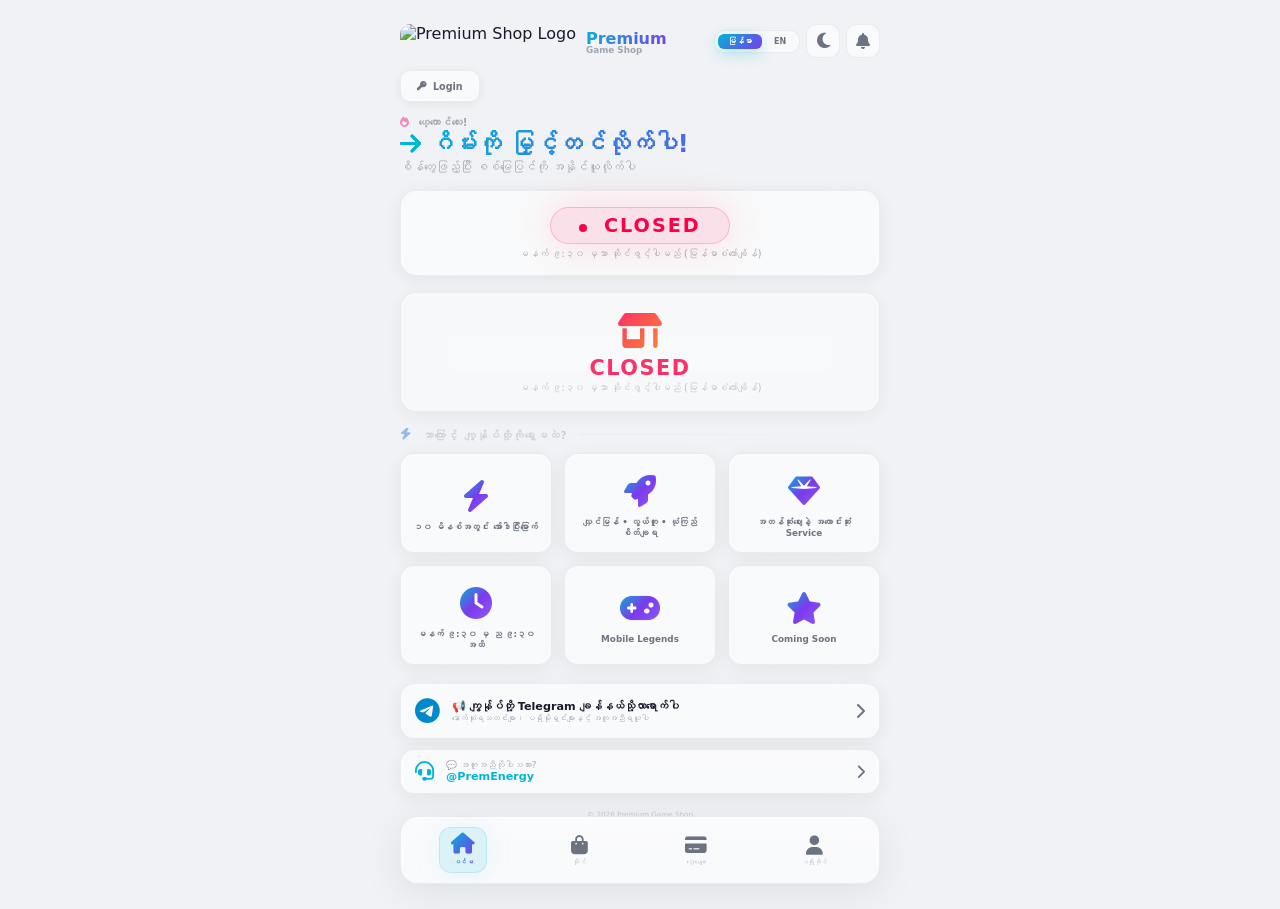
==== index.html @ e250d6c9 "Update index.html" ====
<!DOCTYPE html>
<html lang="my">
<head>
    <meta charset="UTF-8">
    <meta name="viewport" content="width=device-width, initial-scale=1.0, maximum-scale=1.0, user-scalable=no">
    <title>⚡ Premium Shop</title>
    <link rel="stylesheet" href="https://cdnjs.cloudflare.com/ajax/libs/font-awesome/6.5.0/css/all.min.css">
    <style>
        *{margin:0;padding:0;box-sizing:border-box;font-family:'Segoe UI',system-ui,sans-serif}
        
        :root {
            --bg-primary: #f0f2f5;
            --bg-secondary: #ffffff;
            --bg-card: rgba(255,255,255,0.6);
            --bg-input: rgba(255,255,255,0.7);
            --text-primary: #1a1a2e;
            --text-secondary: #6b7280;
            --border-color: rgba(0,0,0,0.06);
            --shadow: rgba(0,0,0,0.06);
            --shadow-hover: rgba(0,0,0,0.1);
            --cyan: #00b4d8;
            --cyan-glow: rgba(0,180,216,0.2);
            --purple: #7c3aed;
            --violet: #8b5cf6;
            --pink: #ec4899;
            --gold: #f5a623;
            --gold-glow: rgba(245,166,35,0.25);
            --orange: #ff6a00;
            --red: #ff0044;
            --green: #00c853;
            --green-glow: rgba(0,200,83,0.2);
        }

        .night-mode {
            --bg-primary: #0d0d1a;
            --bg-secondary: #1a1a2e;
            --bg-card: rgba(30,30,60,0.5);
            --bg-input: rgba(40,40,80,0.5);
            --text-primary: #e8eaf0;
            --text-secondary: #a8a8c8;
            --border-color: rgba(255,255,255,0.06);
            --shadow: rgba(0,0,0,0.3);
            --shadow-hover: rgba(0,0,0,0.4);
            --gold: #ffd700;
            --gold-glow: rgba(255,215,0,0.2);
        }

        body {
            background: var(--bg-primary);
            color: var(--text-primary);
            min-height: 100vh;
            padding: 16px;
            padding-bottom: 90px;
            transition: all 0.4s ease;
        }

        .container{max-width:480px;margin:0 auto}

        .header{display:flex;justify-content:space-between;align-items:flex-start;padding:8px 0 14px;flex-wrap:wrap;gap:6px}
        .header .left{display:flex;flex-direction:column;gap:8px}
        .header .left .logo-wrap{display:flex;align-items:center;gap:10px}
        .header .left .logo-wrap img{height:38px;width:auto;border-radius:10px}
        .header .left .logo-wrap .text-group{display:flex;flex-direction:column;line-height:1.1}
        .header .left .logo-wrap .text-group .premium{
            font-size:1rem;
            font-weight:800;
            background:linear-gradient(135deg, var(--cyan), var(--purple), var(--violet), var(--pink));
            -webkit-background-clip:text;
            -webkit-text-fill-color:transparent;
            background-size:300% 300%;
            animation:colorShift 2s ease-in-out infinite
        }
        @keyframes colorShift {
            0%{background-position:0% 50%}
            50%{background-position:100% 50%}
            100%{background-position:0% 50%}
        }
        .header .left .logo-wrap .text-group .shop{font-size:0.55rem;font-weight:600;color:var(--text-secondary);opacity:0.6;margin-top:-2px}
        
        .header .left .auth-btn{
            background:var(--bg-card);
            border:1px solid var(--border-color);
            color:var(--text-secondary);
            padding:6px 16px;
            border-radius:10px;
            font-size:0.6rem;
            font-weight:600;
            cursor:pointer;
            display:inline-flex;
            align-items:center;
            gap:6px;
            height:32px;
            width:fit-content;
            box-shadow:0 2px 10px var(--shadow);
            transition:all 0.3s cubic-bezier(0.34, 1.56, 0.64, 1);
            backdrop-filter:blur(20px);
        }
        .header .left .auth-btn:active{transform:scale(0.92)!important}
        .header .left .auth-btn:hover{border-color:var(--cyan);color:var(--cyan)}
        .header .left .auth-btn.logged-in{
            background:linear-gradient(135deg,var(--cyan),var(--purple),var(--violet));
            color:#fff;
            border-color:var(--cyan);
            box-shadow:0 4px 20px var(--cyan-glow)
        }
        .header .left .auth-btn.logged-in:active{transform:scale(0.92)!important}
        /* Profile Avatar */
        .header .left .auth-btn .avatar{
            width:22px;
            height:22px;
            border-radius:50%;
            display:inline-flex;
            align-items:center;
            justify-content:center;
            font-size:0.6rem;
            font-weight:700;
            color:#fff;
            background:linear-gradient(135deg,var(--cyan),var(--purple));
            flex-shrink:0;
            text-transform:uppercase
        }
        
        .header .right .top{display:flex;gap:6px;align-items:center}
        .header .right .top .lang-switcher{
            display:flex;
            gap:2px;
            background:var(--bg-card);
            padding:3px;
            border-radius:10px;
            border:1px solid var(--border-color);
            backdrop-filter:blur(20px)
        }
        .header .right .top .lang-switcher .lang-btn{
            background:transparent;
            border:none;
            color:var(--text-secondary);
            padding:3px 10px;
            border-radius:6px;
            font-size:0.5rem;
            font-weight:700;
            cursor:pointer;
            text-transform:uppercase;
            transition:all 0.3s cubic-bezier(0.34, 1.56, 0.64, 1)
        }
        .header .right .top .lang-switcher .lang-btn:active{transform:scale(0.92)!important}
        .header .right .top .lang-switcher .lang-btn.active{
            background:linear-gradient(135deg,var(--cyan),var(--purple));
            color:#fff;
            box-shadow:0 4px 15px rgba(0,180,216,0.3)
        }
        .header .right .top .night-toggle{
            background:var(--bg-card);
            border:1px solid var(--border-color);
            border-radius:10px;
            width:34px;
            height:34px;
            display:flex;
            align-items:center;
            justify-content:center;
            cursor:pointer;
            font-size:1.1rem;
            color:var(--text-secondary);
            backdrop-filter:blur(20px);
            transition:all 0.3s cubic-bezier(0.34, 1.56, 0.64, 1)
        }
        .header .right .top .night-toggle:active{transform:scale(0.92)!important}
        .night-mode .header .right .top .night-toggle .fa-sun{color:#ffd700}
        .header .right .top .noti-btn{
            background:var(--bg-card);
            border:1px solid var(--border-color);
            border-radius:10px;
            width:34px;
            height:34px;
            display:flex;
            align-items:center;
            justify-content:center;
            cursor:pointer;
            font-size:1rem;
            color:var(--text-secondary);
            position:relative;
            text-decoration:none;
            backdrop-filter:blur(20px);
            transition:all 0.3s cubic-bezier(0.34, 1.56, 0.64, 1)
        }
        .header .right .top .noti-btn:active{transform:scale(0.92)!important}
        .header .right .top .noti-btn .badge{
            position:absolute;
            top:-4px;
            right:-4px;
            background:var(--red);
            color:#fff;
            font-size:0.4rem;
            font-weight:700;
            padding:1px 6px;
            border-radius:50%;
            display:none
        }

        .welcome{margin-bottom:16px;animation:slideUp 0.6s ease}
        .welcome .greeting{font-size:0.65rem;color:var(--text-secondary);font-weight:600;letter-spacing:1px;text-transform:uppercase;opacity:0.6}
        .welcome .greeting i{color:var(--pink);margin-right:4px}
        .welcome h2{
            font-size:1.5rem;
            margin-top:2px;
            font-weight:800;
            background:linear-gradient(135deg,var(--cyan),var(--purple),var(--violet),var(--pink));
            -webkit-background-clip:text;
            -webkit-text-fill-color:transparent;
            background-size:300% 300%;
            animation:gradientMove 2s ease-in-out infinite
        }
        @keyframes gradientMove{
            0%{background-position:0% 50%}
            50%{background-position:100% 50%}
            100%{background-position:0% 50%}
        }
        .welcome h2 i{color:var(--cyan);-webkit-text-fill-color:initial}
        .welcome p{color:var(--text-secondary);font-size:0.75rem;margin-top:2px;opacity:0.6}

        .shop-status-banner{
            background:var(--bg-card);
            backdrop-filter:blur(20px);
            border:1px solid var(--border-color);
            border-radius:16px;
            padding:16px 20px;
            margin-bottom:16px;
            cursor:pointer;
            box-shadow:0 4px 20px var(--shadow);
            transition:all 0.3s cubic-bezier(0.34, 1.56, 0.64, 1)
        }
        .shop-status-banner:hover{transform:translateY(-4px);box-shadow:0 8px 30px var(--shadow-hover)}
        .shop-status-banner:active{transform:scale(0.96)!important}
        .shop-status-banner .banner-content{display:flex;flex-direction:column;align-items:center;gap:4px}
        .shop-status-banner .banner-status{
            font-size:1.2rem;
            font-weight:900;
            padding:6px 28px;
            border-radius:30px;
            text-transform:uppercase;
            letter-spacing:2px;
            text-align:center
        }
        .shop-status-banner .banner-status.open{
            background:rgba(0,200,83,0.1);
            color:var(--green);
            border:1px solid rgba(0,200,83,0.2);
            box-shadow:0 0 40px rgba(0,200,83,0.15)
        }
        .shop-status-banner .banner-status.closed{
            background:rgba(255,0,68,0.1);
            color:var(--red);
            border:1px solid rgba(255,0,68,0.2);
            box-shadow:0 0 40px rgba(255,0,68,0.15)
        }
        .shop-status-banner .banner-status.open .status-dot{
            display:inline-block;
            width:8px;
            height:8px;
            background:var(--green);
            border-radius:50%;
            margin-right:8px;
            animation:pulseDot 1s ease-in-out infinite
        }
        .shop-status-banner .banner-status.closed .status-dot{
            display:inline-block;
            width:8px;
            height:8px;
            background:var(--red);
            border-radius:50%;
            margin-right:8px;
            animation:pulseDotRed 1s ease-in-out infinite
        }
        @keyframes pulseDot{0%,100%{opacity:1;transform:scale(1)}50%{opacity:0.3;transform:scale(0.6)}}
        @keyframes pulseDotRed{0%,100%{opacity:1;transform:scale(1)}50%{opacity:0.2;transform:scale(0.5)}}
        .shop-status-text{font-size:0.6rem;color:var(--text-secondary);text-align:center;opacity:0.6}

        .shop-card{
            background:var(--bg-card);
            backdrop-filter:blur(20px);
            border:1px solid var(--border-color);
            border-radius:16px;
            padding:18px 14px;
            text-align:center;
            cursor:pointer;
            transition:all 0.3s cubic-bezier(0.34, 1.56, 0.64, 1);
            margin-bottom:16px;
            box-shadow:0 4px 20px var(--shadow);
            text-decoration:none;
            display:block
        }
        .shop-card:hover{transform:translateY(-4px);box-shadow:0 8px 30px var(--shadow-hover)}
        .shop-card:active{transform:scale(0.96)!important}
        .shop-card .icon{font-size:2.2rem;display:block;margin-bottom:4px;animation:floatIcon 2s ease-in-out infinite}
        .shop-card .icon i{background:linear-gradient(135deg,var(--cyan),var(--purple),var(--violet));-webkit-background-clip:text;-webkit-text-fill-color:transparent}
        @keyframes floatIcon{0%,100%{transform:translateY(0)}50%{transform:translateY(-6px)}}
        .shop-card .label{
            font-weight:900;
            font-size:1.3rem;
            letter-spacing:1.5px;
            text-transform:uppercase;
            background:linear-gradient(135deg,var(--cyan),var(--purple),var(--violet),var(--pink));
            -webkit-background-clip:text;
            -webkit-text-fill-color:transparent;
            background-size:300% 300%;
            animation:gradientMove 2s ease-in-out infinite
        }
        .shop-card .sub{font-size:0.6rem;color:var(--text-secondary);margin-top:2px;opacity:0.5}
        .shop-card.closed{opacity:0.8}
        .shop-card.closed .icon i{background:linear-gradient(135deg,var(--red),var(--orange));-webkit-background-clip:text;-webkit-text-fill-color:transparent}
        .shop-card.closed .label{color:var(--red);-webkit-text-fill-color:var(--red);background:none;animation:none}

        .section-title{
            font-size:.65rem;
            font-weight:700;
            color:var(--text-secondary);
            text-transform:uppercase;
            letter-spacing:2px;
            margin-bottom:12px;
            display:flex;
            align-items:center;
            gap:10px;
            opacity:.5
        }
        .section-title::after{content:'';flex:1;height:1px;background:linear-gradient(90deg,var(--border-color),transparent)}
        .section-title i{
            background:linear-gradient(135deg,var(--cyan),var(--purple),var(--violet),var(--pink));
            -webkit-background-clip:text;
            -webkit-text-fill-color:transparent;
            background-size:300% 300%;
            animation:iconGradient 1.5s ease-in-out infinite;
            font-size:0.8rem
        }
        @keyframes iconGradient{
            0%{background-position:0% 50%}
            50%{background-position:100% 50%}
            100%{background-position:0% 50%}
        }
        .section-title span{color:var(--text-secondary);opacity:0.5}

        .services-grid{display:grid;grid-template-columns:repeat(3,1fr);gap:12px;margin-bottom:18px}
        .services-grid .service{
            background:var(--bg-card);
            backdrop-filter:blur(20px);
            border:1px solid var(--border-color);
            border-radius:14px;
            padding:18px 10px 12px;
            text-align:center;
            cursor:pointer;
            transition:all 0.3s cubic-bezier(0.34, 1.56, 0.64, 1);
            box-shadow:0 4px 20px var(--shadow);
            min-height:100px;
            display:flex;
            flex-direction:column;
            align-items:center;
            justify-content:center
        }
        .services-grid .service:hover{transform:translateY(-4px);box-shadow:0 8px 30px var(--shadow-hover)}
        .services-grid .service:active{transform:scale(0.96)!important}
        .services-grid .service .icon{font-size:2rem;display:block;margin-bottom:6px;animation:floatIcon 3s ease-in-out infinite}
        .services-grid .service .icon i{background:linear-gradient(135deg,var(--cyan),var(--purple),var(--violet));-webkit-background-clip:text;-webkit-text-fill-color:transparent}
        .services-grid .service .label{font-size:0.55rem;color:var(--text-secondary);font-weight:600;line-height:1.3}
        .services-grid .service:hover .label{color:var(--text-primary)}

        .telegram-card{
            background:var(--bg-card);
            backdrop-filter:blur(20px);
            border:1px solid var(--border-color);
            border-radius:14px;
            padding:12px 14px;
            display:flex;
            align-items:center;
            gap:12px;
            margin-bottom:10px;
            cursor:pointer;
            box-shadow:0 4px 20px var(--shadow);
            transition:all 0.3s cubic-bezier(0.34, 1.56, 0.64, 1)
        }
        .telegram-card:hover{transform:translateY(-4px);box-shadow:0 8px 30px var(--shadow-hover)}
        .telegram-card:active{transform:scale(0.96)!important}
        .telegram-card .icon{font-size:1.6rem;color:#0088cc;flex-shrink:0}
        .telegram-card .info{flex:1}
        .telegram-card .info .title{font-size:0.7rem;font-weight:600;color:var(--text-primary)}
        .telegram-card .info .desc{font-size:0.5rem;color:var(--text-secondary);margin-top:1px;opacity:0.6}
        .telegram-card .arrow{color:var(--text-secondary);font-size:1rem;transition:all 0.3s ease}
        .telegram-card:hover .arrow{color:var(--cyan);transform:translateX(4px)}

        .telegram-contact{
            background:var(--bg-card);
            backdrop-filter:blur(20px);
            border:1px solid var(--border-color);
            border-radius:14px;
            padding:10px 14px;
            display:flex;
            align-items:center;
            gap:12px;
            margin-bottom:16px;
            cursor:pointer;
            box-shadow:0 4px 20px var(--shadow);
            transition:all 0.3s cubic-bezier(0.34, 1.56, 0.64, 1)
        }
        .telegram-contact:hover{transform:translateY(-4px);box-shadow:0 8px 30px var(--shadow-hover)}
        .telegram-contact:active{transform:scale(0.96)!important}
        .telegram-contact .icon{font-size:1.2rem;color:var(--cyan);flex-shrink:0}
        .telegram-contact .info{flex:1}
        .telegram-contact .info .label{font-size:0.55rem;color:var(--text-secondary);font-weight:500;opacity:0.6}
        .telegram-contact .info .username{font-size:0.7rem;font-weight:600;color:var(--cyan)}
        .telegram-contact .arrow{color:var(--text-secondary);font-size:0.9rem;transition:all 0.3s ease}
        .telegram-contact:hover .arrow{color:var(--cyan);transform:translateX(3px)}

        /* ===== BOTTOM NAV - GLASS BOX (ပိုထင်ရှားအောင်) ===== */
        .bottom-nav {
            position:fixed;
            bottom:16px;
            left:16px;
            right:16px;
            width:auto;
            max-width:480px;
            margin:0 auto;
            background:var(--bg-card);
            backdrop-filter:blur(24px);
            -webkit-backdrop-filter:blur(24px);
            border:1px solid var(--border-color);
            border-radius:18px;
            display:flex;
            justify-content:space-around;
            padding:10px 4px;
            z-index:100;
            box-shadow:0 8px 40px rgba(0,0,0,0.08), inset 0 1px 0 rgba(255,255,255,0.15);
            animation:navSlideUp 0.5s cubic-bezier(0.34, 1.56, 0.64, 1)
        }
        .night-mode .bottom-nav {
            box-shadow:0 8px 40px rgba(0,0,0,0.2), inset 0 1px 0 rgba(255,255,255,0.05);
            border-color:rgba(255,255,255,0.08);
        }
        @keyframes navSlideUp {
            from{opacity:0;transform:translateY(30px)}
            to{opacity:1;transform:translateY(0)}
        }
        .bottom-nav::before {
            content:'';
            position:absolute;
            top:0;
            left:0;
            right:0;
            bottom:0;
            border-radius:18px;
            background:linear-gradient(180deg, rgba(255,255,255,0.2) 0%, transparent 50%);
            pointer-events:none;
            z-index:0
        }
        .night-mode .bottom-nav::before {
            background:linear-gradient(180deg, rgba(255,255,255,0.06) 0%, transparent 50%)
        }
        .bottom-nav .nav-item {
            text-align:center;
            cursor:pointer;
            text-decoration:none;
            color:var(--text-secondary);
            transition:all 0.3s cubic-bezier(0.34, 1.56, 0.64, 1);
            padding:6px 12px;
            border-radius:12px;
            min-width:48px;
            border:1px solid transparent;
            display:flex;
            flex-direction:column;
            align-items:center;
            gap:1px;
            animation:floatIcon 3s ease-in-out infinite;
            position:relative;
            z-index:1
        }
        .bottom-nav .nav-item:nth-child(2){animation-delay:0.2s}
        .bottom-nav .nav-item:nth-child(3){animation-delay:0.4s}
        .bottom-nav .nav-item:nth-child(4){animation-delay:0.6s}
        .bottom-nav .nav-item:active{
            transform:scale(0.92)!important;
            transition:transform 0.15s cubic-bezier(0.34, 1.2, 0.64, 1)!important;
            animation:none
        }
        .bottom-nav .nav-item .icon{font-size:1.2rem;display:block}
        .bottom-nav .nav-item .label{font-size:0.4rem;letter-spacing:0.5px;opacity:0.5;font-weight:400}
        .bottom-nav .nav-item.active{
            background:rgba(0,180,216,0.12);
            border:1px solid rgba(0,180,216,0.15);
            box-shadow:0 0 30px rgba(0,180,216,0.08)
        }
        .bottom-nav .nav-item.active .icon{
            transform:translateY(-2px) scale(1.1);
            background:linear-gradient(135deg,var(--cyan),var(--purple));
            -webkit-background-clip:text;
            -webkit-text-fill-color:transparent
        }
        .bottom-nav .nav-item.active .label{
            background:linear-gradient(135deg,var(--cyan),var(--purple));
            -webkit-background-clip:text;
            -webkit-text-fill-color:transparent;
            opacity:1;
            font-weight:600
        }

        .footer-text{text-align:center;color:var(--text-secondary);font-size:0.45rem;margin-top:10px;opacity:0.3}

        .toast{
            position:fixed;
            bottom:85px;
            left:50%;
            transform:translateX(-50%);
            background:var(--bg-secondary);
            padding:10px 20px;
            border-radius:12px;
            border:1px solid var(--border-color);
            color:var(--cyan);
            font-weight:600;
            font-size:0.75rem;
            display:none;
            z-index:200;
            text-align:center;
            max-width:90%;
            box-shadow:0 4px 20px var(--shadow)
        }
        .toast.show{display:block;animation:toastPop 0.4s cubic-bezier(0.34, 1.56, 0.64, 1)}
        @keyframes toastPop{from{opacity:0;transform:translateX(-50%) translateY(30px) scale(0.85)}to{opacity:1;transform:translateX(-50%) translateY(0) scale(1)}}
        @keyframes slideUp{from{opacity:0;transform:translateY(30px)}to{opacity:1;transform:translateY(0)}}

        .glass-box{background:var(--bg-card);backdrop-filter:blur(20px);border:1px solid var(--border-color);border-radius:16px}

        /* ===== MODAL ===== */
        .modal-overlay{position:fixed;top:0;left:0;right:0;bottom:0;background:rgba(0,0,0,0.4);backdrop-filter:blur(8px);display:none;z-index:999;align-items:center;justify-content:center;padding:20px}
        .modal-overlay.show{display:flex;animation:fadeIn 0.3s ease}
        @keyframes fadeIn{from{opacity:0}to{opacity:1}}
        .modal-box{background:var(--bg-secondary);backdrop-filter:blur(24px);border:1px solid var(--border-color);border-radius:16px;padding:24px 20px;max-width:380px;width:100%;box-shadow:0 4px 30px var(--shadow);position:relative}
        .modal-box .close-btn{position:absolute;top:10px;right:14px;background:none;border:none;color:var(--text-secondary);font-size:1.2rem;cursor:pointer;transition:all 0.3s cubic-bezier(0.34, 1.56, 0.64, 1)}
        .modal-box .close-btn:active{transform:scale(0.88)!important}
        .modal-box .close-btn:hover{color:var(--cyan)}
        .modal-box h2{color:var(--text-primary);font-size:1.2rem;text-align:center;margin-bottom:4px}
        .modal-box .sub{color:var(--text-secondary);font-size:0.75rem;text-align:center;margin-bottom:16px}
        .modal-box .form-group{margin-bottom:12px}
        .modal-box .form-group label{display:block;color:var(--text-secondary);font-size:0.6rem;font-weight:600;text-transform:uppercase;letter-spacing:0.5px;margin-bottom:3px}
        .modal-box .form-group input{width:100%;padding:10px 14px;border-radius:10px;border:1px solid var(--border-color);background:var(--bg-input);color:var(--text-primary);font-size:0.85rem;outline:none;transition:all 0.3s ease}
        .modal-box .form-group input:focus{border-color:var(--cyan);box-shadow:0 0 20px var(--cyan-glow)}
        .modal-box .form-group input::placeholder{color:var(--text-secondary);font-size:0.7rem}
        .modal-box .btn-primary{width:100%;padding:11px;background:var(--bg-card);color:var(--text-secondary);border:1px solid var(--border-color);border-radius:10px;font-size:0.85rem;font-weight:700;cursor:not-allowed;transition:all 0.3s ease;opacity:0.4}
        .modal-box .btn-primary.enabled{background:linear-gradient(135deg,var(--cyan),var(--purple),var(--violet));color:#fff;border-color:var(--cyan);box-shadow:0 4px 20px var(--cyan-glow);cursor:pointer;opacity:1}
        .modal-box .btn-primary.enabled:active{transform:scale(0.96)!important}
        .modal-box .switch-link{color:var(--cyan);cursor:pointer;font-weight:600;text-align:center;display:block;margin-top:12px;font-size:0.7rem;transition:all 0.3s cubic-bezier(0.34, 1.56, 0.64, 1)}
        .modal-box .switch-link:active{transform:scale(0.92)!important}
        .modal-box .forgot-link{color:var(--text-secondary);cursor:pointer;font-size:0.55rem;text-align:right;display:block;margin-top:6px;transition:all 0.3s cubic-bezier(0.34, 1.56, 0.64, 1)}
        .modal-box .forgot-link:active{transform:scale(0.92)!important}
        .modal-box .forgot-link:hover{color:var(--cyan)}
        .modal-box .error-msg{color:var(--red);font-size:0.55rem;text-align:center;margin-bottom:10px;display:none;padding:6px 12px;background:rgba(255,0,68,0.06);border-radius:8px;border:1px solid rgba(255,0,68,0.08)}
        .modal-box .error-msg.show{display:block}
        .modal-box .success-msg{color:var(--green);font-size:0.55rem;text-align:center;margin-bottom:10px;display:none;padding:6px 12px;background:rgba(0,200,83,0.06);border-radius:8px;border:1px solid rgba(0,200,83,0.08)}
        .modal-box .success-msg.show{display:block}
    </style>
</head>
<body>
<div class="container">
    <!-- HEADER -->
    <div class="header">
        <div class="left">
            <div class="logo-wrap">
                <img src="https://files.catbox.moe/lmq98x.jpg" alt="Premium Shop Logo">
                <div class="text-group">
                    <span class="premium" id="appName">Premium</span>
                    <span class="shop" id="appSub">Game Shop</span>
                </div>
            </div>
            <div class="auth-btn" id="authBtn"><i class="fas fa-key"></i> Login</div>
        </div>
        <div class="right">
            <div class="top">
                <div class="lang-switcher">
                    <button class="lang-btn active" data-lang="my">မြန်မာ</button>
                    <button class="lang-btn" data-lang="en">EN</button>
                </div>
                <button class="night-toggle"><i class="fas fa-moon"></i></button>
                <a href="notifications.html" class="noti-btn" id="notiBtn"><i class="fas fa-bell"></i><span class="badge" id="notiBadge">0</span></a>
            </div>
        </div>
    </div>

    <!-- WELCOME -->
    <div class="welcome">
        <div class="greeting"><i class="fas fa-fire"></i> <span id="greeting">ဟေ့ကောင်လေး!</span></div>
        <h2><i class="fas fa-arrow-right"></i> ဂိမ်းကို <span>မြှင့်တင်လိုက်ပါ!</span></h2>
        <p id="subtitle">စိန်တွေဖြည့်ပြီး စစ်မြေပြင်ကို အနိုင်ယူလိုက်ပါ</p>
    </div>

    <!-- BANNER -->
    <div class="shop-status-banner" id="shopStatusBanner">
        <div class="banner-content">
            <div class="banner-status open" id="statusBadge"><span class="status-dot"></span> OPEN</div>
            <div class="shop-status-text" id="statusText">မနက် ၉:၃၀ မှ ည ၉:၃၀ အတွင်းသာ ဆိုင်ဖွင့်မည် (မြန်မာစံတော်ချိန်)</div>
        </div>
    </div>

    <!-- SHOP CARD -->
    <a href="shop.html" class="shop-card open" id="shopCard">
        <span class="icon"><i class="fas fa-store-alt"></i></span>
        <div class="label" id="goToShop">⚡ GO TO SHOP</div>
        <div class="sub" id="shopSubText">ပက်ကေ့ခ်ျအားလုံးကိုကြည့်ပါ</div>
    </a>

    <!-- SERVICES -->
    <div class="section-title"><i class="fas fa-bolt"></i> <span id="servicesTitle">ဘာကြောင့် ကျွန်ုပ်တို့ကိုရွေးမလဲ?</span></div>
    <div class="services-grid">
        <div class="service"><span class="icon"><i class="fas fa-bolt"></i></span><span class="label" id="s1">၁၀ မိနစ်အတွင်း အော်ဒါပြီးမြောက်</span></div>
        <div class="service"><span class="icon"><i class="fas fa-rocket"></i></span><span class="label" id="s2">လျှင်မြန် • လွယ်ကူ • ယုံကြည်စိတ်ချရ</span></div>
        <div class="service"><span class="icon"><i class="fas fa-gem"></i></span><span class="label" id="s3">အတန်ဆုံးဈေးနဲ့ အကောင်းဆုံး Service</span></div>
        <div class="service"><span class="icon"><i class="fas fa-clock"></i></span><span class="label" id="s4">မနက် ၉:၃၀ မှ ည ၉:၃၀ အထိ</span></div>
        <div class="service"><span class="icon"><i class="fas fa-gamepad"></i></span><span class="label" id="s5">Mobile Legends</span></div>
        <div class="service"><span class="icon"><i class="fas fa-star"></i></span><span class="label" id="s6">Coming Soon</span></div>
    </div>

    <!-- TELEGRAM -->
    <div class="telegram-card">
        <span class="icon"><i class="fab fa-telegram-plane"></i></span>
        <div class="info">
            <div class="title" id="telegramTitle">📢 ကျွန်ုပ်တို့ Telegram ချန်နယ်သို့လာရောက်ပါ</div>
            <div class="desc" id="telegramDesc">နောက်ဆုံးရသတင်းများ၊ ပရိုမိုးရှင်းများနှင့် အကူအညီရယူပါ</div>
        </div>
        <span class="arrow"><i class="fas fa-chevron-right"></i></span>
    </div>

    <div class="telegram-contact">
        <span class="icon"><i class="fas fa-headset"></i></span>
        <div class="info">
            <div class="label" id="contactLabel">💬 အကူအညီလိုပါသလား?</div>
            <div class="username">@PremEnergy</div>
        </div>
        <span class="arrow"><i class="fas fa-chevron-right"></i></span>
    </div>

    <div class="footer-text">&copy; 2026 Premium Game Shop</div>
</div>

<!-- BOTTOM NAV -->
<div class="bottom-nav">
    <a href="index.html" class="nav-item active" id="navHomeBtn"><span class="icon"><i class="fas fa-home"></i></span><span class="label" id="navHome">ပင်မ</span></a>
    <a href="shop.html" class="nav-item" id="navShopBtn"><span class="icon"><i class="fas fa-shopping-bag"></i></span><span class="label" id="navShop">ဆိုင်</span></a>
    <a href="payment.html" class="nav-item" id="navPaymentBtn"><span class="icon"><i class="fas fa-credit-card"></i></span><span class="label" id="navPayment">ငွေပေးချေ</span></a>
    <a href="profile.html" class="nav-item" id="navProfileBtn"><span class="icon"><i class="fas fa-user"></i></span><span class="label" id="navProfile">ပရိုဖိုင်</span></a>
</div>

<div class="toast" id="toast"></div>

<!-- ===== MODAL ===== -->
<div class="modal-overlay" id="authModal">
    <div class="modal-box">
        <button class="close-btn" onclick="closeModal()"><i class="fas fa-times"></i></button>
        <h2 id="modalTitle">ဝင်ရန်</h2>
        <p class="sub" id="modalSub">ပြန်လည်ကြိုဆိုပါတယ်!</p>
        <div class="error-msg" id="loginError"></div>
        <div class="success-msg" id="loginSuccess"></div>
        
        <div id="loginForm">
            <div class="form-group">
                <label id="emailLabel">အီးမေးလ် / အသုံးပြုသူအမည် / ဖုန်းနံပါတ်</label>
                <input type="text" id="loginInput" placeholder="သင့်အီးမေးလ်၊ အသုံးပြုသူအမည် သို့မဟုတ် ဖုန်းနံပါတ်ထည့်ပါ">
            </div>
            <div class="form-group">
                <label id="passLabel">စကားဝှက်</label>
                <input type="password" id="loginPassword" placeholder="သင့်စကားဝှက်ထည့်ပါ">
            </div>
            <span class="forgot-link" id="forgotLink">စကားဝှက်မေ့နေပါသလား?</span>
            <button class="btn-primary" id="loginBtn">ဝင်ရန်</button>
            <span class="switch-link" id="switchToRegister">အကောင့်မရှိသေးဘူး? မှတ်ပုံတင်ရန်</span>
        </div>
        
        <div id="registerForm" style="display:none;">
            <div class="form-group">
                <label id="regUsernameLabel">အသုံးပြုသူအမည် <span style="color:var(--red);">*</span></label>
                <input type="text" id="regUsername" placeholder="အသုံးပြုသူအမည်ရွေးပါ">
            </div>
            <div class="form-group">
                <label id="regEmailLabel">အီးမေးလ်</label>
                <input type="email" id="regEmail" placeholder="သင့်အီးမေးလ်ထည့်ပါ">
            </div>
            <div class="form-group">
                <label id="regPhoneLabel">ဖုန်းနံပါတ်</label>
                <input type="tel" id="regPhone" placeholder="သင့်ဖုန်းနံပါတ်ထည့်ပါ">
            </div>
            <div class="form-group">
                <label id="regPassLabel">စကားဝှက် <span style="color:var(--red);">*</span></label>
                <input type="password" id="regPassword" placeholder="အနည်းဆုံး ၄ လုံး">
            </div>
            <div class="form-group">
                <label id="regConfirmLabel">စကားဝှက်အတည်ပြုရန် <span style="color:var(--red);">*</span></label>
                <input type="password" id="regConfirmPassword" placeholder="စကားဝှက်ပြန်ထည့်ပါ">
            </div>
            <button class="btn-primary" id="registerBtn">မှတ်ပုံတင်ရန်</button>
            <span class="switch-link" id="switchToLogin">အကောင့်ရှိပြီးသား? ဝင်ရန်</span>
        </div>
    </div>
</div>

<script>
    // ===== LANGUAGE DATA =====
    const LANG_DATA = {
        my: {
            appName:'Premium',appSub:'Game Shop',
            greeting:'ဟေ့ကောင်လေး!',
            title:'ဂိမ်းကို <span>မြှင့်တင်လိုက်ပါ!</span>',
            subtitle:'စိန်တွေဖြည့်ပြီး စစ်မြေပြင်ကို အနိုင်ယူလိုက်ပါ',
            goToShop:'⚡ GO TO SHOP',
            shopClosed:'🔒 SHOP CLOSED',
            shopSubText:'ပက်ကေ့ခ်ျအားလုံးကိုကြည့်ပါ',
            servicesTitle:'ဘာကြောင့် ကျွန်ုပ်တို့ကိုရွေးမလဲ?',
            s1:'၁၀ မိနစ်အတွင်း အော်ဒါပြီးမြောက်',
            s2:'လျှင်မြန် • လွယ်ကူ • ယုံကြည်စိတ်ချရ',
            s3:'အတန်ဆုံးဈေးနဲ့ အကောင်းဆုံး Service',
            s4:'မနက် ၉:၃၀ မှ ည ၉:၃၀ အထိ',
            s5:'Mobile Legends',
            s6:'Coming Soon',
            telegramTitle:'📢 ကျွန်ုပ်တို့ Telegram ချန်နယ်သို့လာရောက်ပါ',
            telegramDesc:'နောက်ဆုံးရသတင်းများ၊ ပရိုမိုးရှင်းများနှင့် အကူအညီရယူပါ',
            contactLabel:'💬 အကူအညီလိုပါသလား?',
            contactUsername:'@PremEnergy',
            home:'ပင်မ',shop:'ဆိုင်',payment:'ငွေပေးချေ',profile:'ပရိုဖိုင်',
            shopOpen:'OPEN',
            shopClosed:'CLOSED',
            shopOpenText:'မနက် ၉:၃၀ မှ ည ၉:၃၀ အတွင်းသာ ဆိုင်ဖွင့်မည် (မြန်မာစံတော်ချိန်)',
            shopClosedText:'မနက် ၉:၃၀ မှသာ ဆိုင်ဖွင့်ပါမည် (မြန်မာစံတော်ချိန်)',
            modalLogin:'ဝင်ရန်',
            modalRegister:'မှတ်ပုံတင်ရန်',
            modalLoginSub:'ပြန်လည်ကြိုဆိုပါတယ်!',
            modalRegisterSub:'အကောင့်ဖွင့်ပါ!',
            email:'အီးမေးလ် / အသုံးပြုသူအမည် / ဖုန်းနံပါတ်',
            password:'စကားဝှက်',
            switchLogin:'အကောင့်မရှိသေးဘူး? မှတ်ပုံတင်ရန်',
            switchRegister:'အကောင့်ရှိပြီးသား? ဝင်ရန်',
            login:'ဝင်ရန်',
            register:'မှတ်ပုံတင်ရန်',
            loginSuccess:'✅ ကြိုဆိုပါတယ်!',
            registerSuccess:'✅ အကောင့်ဖွင့်ခြင်းအောင်မြင်ပါပြီ!',
            enterEmail:'ကျေးဇူးပြု၍ အီးမေးလ်၊ အသုံးပြုသူအမည် သို့မဟုတ် ဖုန်းနံပါတ်ထည့်ပါ',
            enterPassword:'ကျေးဇူးပြု၍ စကားဝှက်ထည့်ပါ',
            enterUsername:'ကျေးဇူးပြု၍ အသုံးပြုသူအမည်ထည့်ပါ',
            passwordMin:'စကားဝှက်သည် အနည်းဆုံး ၄ လုံးရှိရမယ်',
            passwordMatch:'စကားဝှက်များ မတူညီပါ',
            userExists:'❌ အသုံးပြုသူအမည်၊ အီးမေးလ် သို့မဟုတ် ဖုန်းနံပါတ် ရှိပြီးသားပါ',
            invalidCredentials:'❌ အီးမေးလ်/အသုံးပြုသူအမည်/ဖုန်းနံပါတ် သို့မဟုတ် စကားဝှက် မှားနေပါသည်',
            forgot:'စကားဝှက်မေ့နေပါသလား?',
            regUsername:'အသုံးပြုသူအမည်',
            regEmail:'အီးမေးလ်',
            regPhone:'ဖုန်းနံပါတ်',
            regPass:'စကားဝှက်',
            regConfirm:'စကားဝှက်အတည်ပြုရန်',
            regUsernamePlace:'အသုံးပြုသူအမည်ရွေးပါ',
            regEmailPlace:'သင့်အီးမေးလ်ထည့်ပါ',
            regPhonePlace:'သင့်ဖုန်းနံပါတ်ထည့်ပါ',
            regPassPlace:'အနည်းဆုံး ၄ လုံး',
            regConfirmPlace:'စကားဝှက်ပြန်ထည့်ပါ'
        },
        en: {
            appName:'Premium',appSub:'Game Shop',
            greeting:'Hey, Gamer!',
            title:'Level Up Your <span>Game!</span>',
            subtitle:'Top up diamonds and dominate the battlefield',
            goToShop:'⚡ GO TO SHOP',
            shopClosed:'🔒 SHOP CLOSED',
            shopSubText:'Browse all packages',
            servicesTitle:'Why Choose Us?',
            s1:'10 mins delivery',
            s2:'Fast • Easy • Trusted',
            s3:'Best Price & Best Service',
            s4:'9:30 AM - 9:30 PM',
            s5:'Mobile Legends',
            s6:'Coming Soon',
            telegramTitle:'📢 Join Our Telegram Channel',
            telegramDesc:'Get latest updates, promos and support',
            contactLabel:'💬 Need Help?',
            contactUsername:'@PremEnergy',
            home:'Home',shop:'Shop',payment:'Payment',profile:'Profile',
            shopOpen:'OPEN',
            shopClosed:'CLOSED',
            shopOpenText:'Open from 9:30 AM to 9:30 PM (Myanmar Time)',
            shopClosedText:'Will open at 9:30 AM (Myanmar Time)',
            modalLogin:'Login',
            modalRegister:'Register',
            modalLoginSub:'Welcome back!',
            modalRegisterSub:'Create your account!',
            email:'Email / Username / Phone',
            password:'Password',
            switchLogin:"Don't have an account? Register",
            switchRegister:'Already have an account? Login',
            login:'Login',
            register:'Register',
            loginSuccess:'✅ Welcome back!',
            registerSuccess:'✅ Account created!',
            enterEmail:'Please enter your email, username or phone',
            enterPassword:'Please enter your password',
            enterUsername:'Please enter your username',
            passwordMin:'Password must be at least 4 characters',
            passwordMatch:'Passwords do not match',
            userExists:'❌ Username, email or phone already exists',
            invalidCredentials:'❌ Invalid email/username/phone or password',
            forgot:'Forgot password?',
            regUsername:'Username',
            regEmail:'Email',
            regPhone:'Phone Number',
            regPass:'Password',
            regConfirm:'Confirm Password',
            regUsernamePlace:'Choose a username',
            regEmailPlace:'Enter your email',
            regPhonePlace:'Enter your phone number',
            regPassPlace:'At least 4 characters',
            regConfirmPlace:'Re-enter password'
        }
    };

    let currentLang = localStorage.getItem('lang') || 'my';
    let currentUser = JSON.parse(localStorage.getItem('currentUser') || 'null');

    function getText(key){return LANG_DATA[currentLang]?.[key]||key}

    function showToast(msg){
        const t=document.getElementById('toast');
        t.textContent=msg;
        t.classList.add('show');
        clearTimeout(t._timer);
        t._timer=setTimeout(()=>t.classList.remove('show'),3000);
    }

    function updateLanguage(){
        const d=LANG_DATA[currentLang];
        if(!d)return;
        document.getElementById('appName').textContent=d.appName;
        document.getElementById('appSub').textContent=d.appSub;
        document.getElementById('greeting').textContent=d.greeting;
        document.querySelector('.welcome h2').innerHTML='<i class="fas fa-arrow-right"></i> '+d.title;
        document.getElementById('subtitle').textContent=d.subtitle;
        document.getElementById('servicesTitle').textContent=d.servicesTitle;
        document.getElementById('s1').textContent=d.s1;
        document.getElementById('s2').textContent=d.s2;
        document.getElementById('s3').textContent=d.s3;
        document.getElementById('s4').textContent=d.s4;
        document.getElementById('s5').textContent=d.s5;
        document.getElementById('s6').textContent=d.s6;
        document.getElementById('telegramTitle').textContent=d.telegramTitle;
        document.getElementById('telegramDesc').textContent=d.telegramDesc;
        document.getElementById('contactLabel').textContent=d.contactLabel;
        document.querySelector('.telegram-contact .username').textContent=d.contactUsername;
        document.getElementById('navHome').textContent=d.home;
        document.getElementById('navShop').textContent=d.shop;
        document.getElementById('navPayment').textContent=d.payment;
        document.getElementById('navProfile').textContent=d.profile;
        
        const isOpen=isShopOpen();
        document.getElementById('statusBadge').innerHTML=isOpen?'<span class="status-dot"></span> '+d.shopOpen:'<span class="status-dot"></span> '+d.shopClosed;
        document.getElementById('statusBadge').className='banner-status '+(isOpen?'open':'closed');
        document.getElementById('statusText').textContent=isOpen?d.shopOpenText:d.shopClosedText;
        
        const goToShop=document.getElementById('goToShop');
        const shopSubText=document.getElementById('shopSubText');
        if(isOpen){
            document.getElementById('shopCard').className='shop-card open';
            goToShop.textContent=d.goToShop;
            shopSubText.textContent=d.shopSubText;
        }else{
            document.getElementById('shopCard').className='shop-card closed';
            goToShop.textContent=d.shopClosed||'🔒 SHOP CLOSED';
            shopSubText.textContent=d.shopClosedText||'Will open at 9:30 AM (Myanmar Time)';
        }
        
        updateModalTexts();
        updateAuthUI();
        updateBadge();
    }

    function updateModalTexts(){
        const d=LANG_DATA[currentLang];
        if(!d)return;
        const isLogin=document.getElementById('registerForm').style.display==='none';
        
        document.getElementById('modalTitle').textContent=isLogin?d.modalLogin:d.modalRegister;
        document.querySelector('.modal-box .sub').textContent=isLogin?d.modalLoginSub:d.modalRegisterSub;
        
        document.getElementById('emailLabel').textContent=d.email;
        document.getElementById('passLabel').textContent=d.password;
        document.getElementById('loginBtn').textContent=d.login;
        document.getElementById('switchToRegister').textContent=d.switchLogin;
        document.getElementById('forgotLink').textContent=d.forgot;
        document.getElementById('loginInput').placeholder=d.enterEmail;
        document.getElementById('loginPassword').placeholder=d.enterPassword;
        
        document.getElementById('regUsernameLabel').innerHTML=d.regUsername+' <span style="color:var(--red);">*</span>';
        document.getElementById('regEmailLabel').textContent=d.regEmail;
        document.getElementById('regPhoneLabel').textContent=d.regPhone;
        document.getElementById('regPassLabel').innerHTML=d.regPass+' <span style="color:var(--red);">*</span>';
        document.getElementById('regConfirmLabel').innerHTML=d.regConfirm+' <span style="color:var(--red);">*</span>';
        document.getElementById('registerBtn').textContent=d.register;
        document.getElementById('switchToLogin').textContent=d.switchRegister;
        
        document.getElementById('regUsername').placeholder=d.regUsernamePlace;
        document.getElementById('regEmail').placeholder=d.regEmailPlace;
        document.getElementById('regPhone').placeholder=d.regPhonePlace;
        document.getElementById('regPassword').placeholder=d.regPassPlace;
        document.getElementById('regConfirmPassword').placeholder=d.regConfirmPlace;
    }

    function isShopOpen(){
        const now=new Date();
        const myanmarTime=new Date(now.getTime()+(6.5*60*60*1000));
        const hours=myanmarTime.getUTCHours();
        const minutes=myanmarTime.getUTCMinutes();
        const time=hours*60+minutes;
        return time>=570 && time<1290;
    }

    function toggleNightMode(){
        document.body.classList.toggle('night-mode');
        const icon=document.querySelector('.night-toggle i');
        icon.className=document.body.classList.contains('night-mode')?'fas fa-sun':'fas fa-moon';
        localStorage.setItem('nightMode',document.body.classList.contains('night-mode')?'true':'false');
    }

    function updateBadge(){
        const notis=JSON.parse(localStorage.getItem('notifications')||'[]');
        const count=notis.filter(n=>n.status==='pending').length;
        const badge=document.getElementById('notiBadge');
        if(badge){
            badge.style.display=count>0?'block':'none';
            if(count>0)badge.textContent=count;
        }
    }

    function updateAuthUI(){
        const btn=document.getElementById('authBtn');
        if(currentUser){
            // နာမည်ရဲ့ ပထမစာလုံး
            const firstChar = (currentUser.displayName || currentUser.username || 'U').charAt(0).toUpperCase();
            btn.innerHTML='<span class="avatar">'+firstChar+'</span> '+(currentUser.displayName || currentUser.username);
            btn.className='auth-btn logged-in';
        }else{
            btn.innerHTML='<i class="fas fa-key"></i> Login';
            btn.className='auth-btn';
        }
    }

    // ===== MODAL FUNCTIONS =====
    function openModal(mode){
        const modal=document.getElementById('authModal');
        modal.classList.add('show');
        if(mode==='register'){
            document.getElementById('loginForm').style.display='none';
            document.getElementById('registerForm').style.display='block';
        }else{
            document.getElementById('loginForm').style.display='block';
            document.getElementById('registerForm').style.display='none';
        }
        updateModalTexts();
        checkLoginForm();
        checkRegisterForm();
    }

    function closeModal(){
        document.getElementById('authModal').classList.remove('show');
        document.getElementById('loginInput').value='';
        document.getElementById('loginPassword').value='';
        document.getElementById('regUsername').value='';
        document.getElementById('regEmail').value='';
        document.getElementById('regPhone').value='';
        document.getElementById('regPassword').value='';
        document.getElementById('regConfirmPassword').value='';
        document.getElementById('loginError').classList.remove('show');
        document.getElementById('loginSuccess').classList.remove('show');
    }

    function switchToRegister(){
        document.getElementById('loginForm').style.display='none';
        document.getElementById('registerForm').style.display='block';
        updateModalTexts();
        checkRegisterForm();
    }

    function switchToLogin(){
        document.getElementById('loginForm').style.display='block';
        document.getElementById('registerForm').style.display='none';
        updateModalTexts();
        checkLoginForm();
    }

    function checkLoginForm(){
        const input=document.getElementById('loginInput').value.trim();
        const pass=document.getElementById('loginPassword').value.trim();
        const btn=document.getElementById('loginBtn');
        if(input && pass) btn.classList.add('enabled');
        else btn.classList.remove('enabled');
    }

    function checkRegisterForm(){
        const username=document.getElementById('regUsername').value.trim();
        const pass=document.getElementById('regPassword').value.trim();
        const confirm=document.getElementById('regConfirmPassword').value.trim();
        const btn=document.getElementById('registerBtn');
        if(username && pass && confirm && pass===confirm) btn.classList.add('enabled');
        else btn.classList.remove('enabled');
    }

    function handleLogin(){
        const input=document.getElementById('loginInput').value.trim();
        const password=document.getElementById('loginPassword').value.trim();
        const d=LANG_DATA[currentLang];
        const err=document.getElementById('loginError');
        const suc=document.getElementById('loginSuccess');
        err.classList.remove('show');
        suc.classList.remove('show');

        if(!input || !password){
            err.textContent=d.enterEmail || 'Please enter all fields';
            err.classList.add('show');
            return;
        }

        const users=JSON.parse(localStorage.getItem('users')||'{}');
        let found=null;
        for(const key in users){
            const user=users[key];
            if(key===input || user.email===input || user.username===input || user.phone===input){
                if(user.password===password){
                    found=user;
                    break;
                }
            }
        }

        if(found){
            currentUser=found;
            localStorage.setItem('currentUser',JSON.stringify(currentUser));
            closeModal();
            showToast(d.loginSuccess || '✅ Welcome back!');
            updateAuthUI();
            updateBadge();
        }else{
            err.textContent=d.invalidCredentials || '❌ Invalid credentials';
            err.classList.add('show');
        }
    }

    function handleRegister(){
        const username=document.getElementById('regUsername').value.trim();
        const email=document.getElementById('regEmail').value.trim();
        const phone=document.getElementById('regPhone').value.trim();
        const password=document.getElementById('regPassword').value.trim();
        const confirm=document.getElementById('regConfirmPassword').value.trim();
        const d=LANG_DATA[currentLang];
        const err=document.getElementById('loginError');
        const suc=document.getElementById('loginSuccess');
        err.classList.remove('show');
        suc.classList.remove('show');

        if(!username || !password || !confirm){
            err.textContent='Please fill all required fields';
            err.classList.add('show');
            return;
        }
        if(password.length<4){
            err.textContent=d.passwordMin || 'Password must be at least 4 characters';
            err.classList.add('show');
            return;
        }
        if(password!==confirm){
            err.textContent=d.passwordMatch || 'Passwords do not match';
            err.classList.add('show');
            return;
        }

        const users=JSON.parse(localStorage.getItem('users')||'{}');
        for(const key in users){
            if(key===username || (email && users[key].email===email) || (phone && users[key].phone===phone)){
                err.textContent=d.userExists || '❌ Username, email or phone already exists';
                err.classList.add('show');
                return;
            }
        }

        const newUser={username, email:email||'', phone:phone||'', password, displayName:username, diamonds:100, createdAt:new Date().toISOString()};
        users[username]=newUser;
        localStorage.setItem('users',JSON.stringify(users));

        currentUser=newUser;
        localStorage.setItem('currentUser',JSON.stringify(currentUser));
        closeModal();
        showToast(d.registerSuccess || '✅ Account created!');
        updateAuthUI();
        updateBadge();
    }

    // ===== CLICK EFFECTS =====
    document.querySelectorAll('.service, .telegram-card, .telegram-contact, .shop-status-banner, .shop-card').forEach(el=>{
        el.addEventListener('click', function(e){
            this.style.transition='all 0.12s cubic-bezier(0.34, 1.2, 0.64, 1)';
            this.style.transform='scale(0.96)';
            setTimeout(()=>{
                this.style.transform='';
                this.style.transition='all 0.3s cubic-bezier(0.34, 1.56, 0.64, 1)';
            }, 150);
        });
    });

    // Telegram links
    document.querySelector('.telegram-card').addEventListener('click', ()=>window.open('https://t.me/Premium_GameShop', '_blank'));
    document.querySelector('.telegram-contact').addEventListener('click', ()=>window.open('https://t.me/PremEnergy', '_blank'));

    // ===== NAV BAR =====
    document.querySelectorAll('.bottom-nav .nav-item').forEach(item=>{
        item.addEventListener('click', function(e){
            document.querySelectorAll('.bottom-nav .nav-item').forEach(n=>n.classList.remove('active'));
            this.classList.add('active');
            const icon = this.querySelector('.icon');
            icon.style.animation = 'none';
            void icon.offsetWidth;
            icon.style.animation = 'selectBounce 0.4s cubic-bezier(0.34, 1.2, 0.64, 1)';
        });
    });

    // ===== EVENT LISTENERS =====
    document.getElementById('loginInput').addEventListener('input', checkLoginForm);
    document.getElementById('loginPassword').addEventListener('input', checkLoginForm);
    document.getElementById('regUsername').addEventListener('input', checkRegisterForm);
    document.getElementById('regPassword').addEventListener('input', checkRegisterForm);
    document.getElementById('regConfirmPassword').addEventListener('input', checkRegisterForm);
    document.getElementById('loginBtn').addEventListener('click', handleLogin);
    document.getElementById('registerBtn').addEventListener('click', handleRegister);
    document.getElementById('switchToRegister').addEventListener('click', switchToRegister);
    document.getElementById('switchToLogin').addEventListener('click', switchToLogin);
    document.querySelector('.night-toggle').addEventListener('click', toggleNightMode);
    document.getElementById('authBtn').addEventListener('click', ()=>{
        if(currentUser) window.location.href='profile.html';
        else openModal('login');
    });

    // ===== INIT =====
    document.addEventListener('DOMContentLoaded', function(){
        const savedLang=localStorage.getItem('lang')||'my';
        currentLang=savedLang;
        document.querySelectorAll('.lang-btn').forEach(b=>b.classList.toggle('active', b.dataset.lang===savedLang));
        updateLanguage();
        
        if(localStorage.getItem('nightMode')==='true'){
            document.body.classList.add('night-mode');
            document.querySelector('.night-toggle i').className='fas fa-sun';
        }
        updateAuthUI();
        updateBadge();

        document.querySelectorAll('.lang-btn').forEach(btn=>{
            btn.addEventListener('click', function(){
                const lang=this.dataset.lang;
                currentLang=lang;
                localStorage.setItem('lang',lang);
                document.querySelectorAll('.lang-btn').forEach(b=>b.classList.toggle('active', b.dataset.lang===lang));
                updateLanguage();
            });
        });

        document.getElementById('authModal').addEventListener('click', function(e){
            if(e.target===this) closeModal();
        });

        document.addEventListener('keydown', function(e){
            if(e.key==='Escape') closeModal();
            if(e.key==='Enter'){
                const modal=document.getElementById('authModal');
                if(!modal.classList.contains('show')) return;
                if(document.getElementById('registerForm').style.display==='block'){
                    const btn=document.getElementById('registerBtn');
                    if(btn.classList.contains('enabled')) handleRegister();
                }else{
                    const btn=document.getElementById('loginBtn');
                    if(btn.classList.contains('enabled')) handleLogin();
                }
            }
        });

        setInterval(()=>{
            const isOpen=isShopOpen();
            const d=LANG_DATA[currentLang];
            document.getElementById('statusBadge').innerHTML=isOpen?'<span class="status-dot"></span> '+d.shopOpen:'<span class="status-dot"></span> '+d.shopClosed;
            document.getElementById('statusBadge').className='banner-status '+(isOpen?'open':'closed');
            document.getElementById('statusText').textContent=isOpen?d.shopOpenText:d.shopClosedText;
            const goToShop=document.getElementById('goToShop');
            const shopSubText=document.getElementById('shopSubText');
            if(isOpen){
                document.getElementById('shopCard').className='shop-card open';
                goToShop.textContent=d.goToShop;
                shopSubText.textContent=d.shopSubText;
            }else{
                document.getElementById('shopCard').className='shop-card closed';
                goToShop.textContent=d.shopClosed||'🔒 SHOP CLOSED';
                shopSubText.textContent=d.shopClosedText||'Will open at 9:30 AM (Myanmar Time)';
            }
        }, 60000);
    });
</script>
</body>
</html>
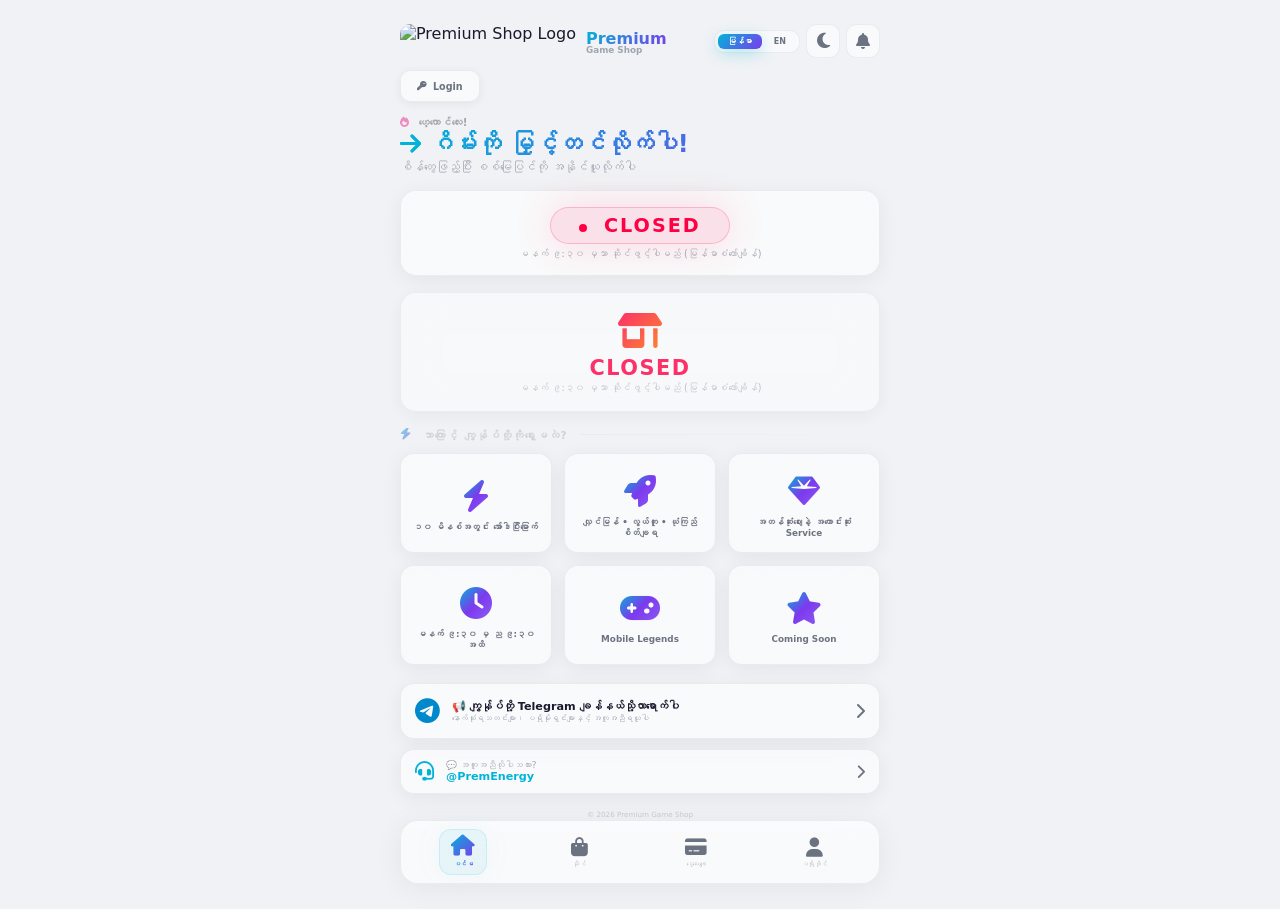
==== commit 70740067: "Update index.html" ====
--- a/index.html
+++ b/index.html
@@ -104,7 +104,6 @@
             box-shadow:0 4px 20px var(--cyan-glow)
         }
         .header .left .auth-btn.logged-in:active{transform:scale(0.92)!important}
-        /* Profile Avatar */
         .header .left .auth-btn .avatar{
             width:22px;
             height:22px;
@@ -407,7 +406,7 @@
         .telegram-contact .arrow{color:var(--text-secondary);font-size:0.9rem;transition:all 0.3s ease}
         .telegram-contact:hover .arrow{color:var(--cyan);transform:translateX(3px)}
 
-        /* ===== BOTTOM NAV - GLASS BOX (ပိုထင်ရှားအောင်) ===== */
+        /* ===== BOTTOM NAV - SHOP PAGE STYLE ===== */
         .bottom-nav {
             position:fixed;
             bottom:16px;
@@ -416,21 +415,17 @@
             width:auto;
             max-width:480px;
             margin:0 auto;
-            background:var(--bg-card);
-            backdrop-filter:blur(24px);
-            -webkit-backdrop-filter:blur(24px);
-            border:1px solid var(--border-color);
+            background: var(--bg-card);
+            backdrop-filter: blur(24px);
+            -webkit-backdrop-filter: blur(24px);
+            border: 1px solid var(--border-color);
             border-radius:18px;
             display:flex;
             justify-content:space-around;
-            padding:10px 4px;
+            padding:8px 4px;
             z-index:100;
-            box-shadow:0 8px 40px rgba(0,0,0,0.08), inset 0 1px 0 rgba(255,255,255,0.15);
+            box-shadow: 0 4px 30px var(--shadow), inset 0 1px 0 rgba(255,255,255,0.08);
             animation:navSlideUp 0.5s cubic-bezier(0.34, 1.56, 0.64, 1)
-        }
-        .night-mode .bottom-nav {
-            box-shadow:0 8px 40px rgba(0,0,0,0.2), inset 0 1px 0 rgba(255,255,255,0.05);
-            border-color:rgba(255,255,255,0.08);
         }
         @keyframes navSlideUp {
             from{opacity:0;transform:translateY(30px)}
@@ -444,12 +439,12 @@
             right:0;
             bottom:0;
             border-radius:18px;
-            background:linear-gradient(180deg, rgba(255,255,255,0.2) 0%, transparent 50%);
+            background:linear-gradient(180deg, rgba(255,255,255,0.15) 0%, transparent 50%);
             pointer-events:none;
             z-index:0
         }
         .night-mode .bottom-nav::before {
-            background:linear-gradient(180deg, rgba(255,255,255,0.06) 0%, transparent 50%)
+            background:linear-gradient(180deg, rgba(255,255,255,0.05) 0%, transparent 50%)
         }
         .bottom-nav .nav-item {
             text-align:center;
@@ -472,17 +467,13 @@
         .bottom-nav .nav-item:nth-child(2){animation-delay:0.2s}
         .bottom-nav .nav-item:nth-child(3){animation-delay:0.4s}
         .bottom-nav .nav-item:nth-child(4){animation-delay:0.6s}
-        .bottom-nav .nav-item:active{
-            transform:scale(0.92)!important;
-            transition:transform 0.15s cubic-bezier(0.34, 1.2, 0.64, 1)!important;
-            animation:none
-        }
+        .bottom-nav .nav-item:active{transform:scale(0.88)!important;animation:none}
         .bottom-nav .nav-item .icon{font-size:1.2rem;display:block}
         .bottom-nav .nav-item .label{font-size:0.4rem;letter-spacing:0.5px;opacity:0.5;font-weight:400}
         .bottom-nav .nav-item.active{
-            background:rgba(0,180,216,0.12);
-            border:1px solid rgba(0,180,216,0.15);
-            box-shadow:0 0 30px rgba(0,180,216,0.08)
+            background:rgba(0,180,216,0.08);
+            border:1px solid rgba(0,180,216,0.12);
+            box-shadow:0 0 30px rgba(0,180,216,0.05)
         }
         .bottom-nav .nav-item.active .icon{
             transform:translateY(-2px) scale(1.1);
@@ -634,12 +625,12 @@
     <div class="footer-text">&copy; 2026 Premium Game Shop</div>
 </div>
 
-<!-- BOTTOM NAV -->
+<!-- BOTTOM NAV - SHOP PAGE STYLE -->
 <div class="bottom-nav">
-    <a href="index.html" class="nav-item active" id="navHomeBtn"><span class="icon"><i class="fas fa-home"></i></span><span class="label" id="navHome">ပင်မ</span></a>
-    <a href="shop.html" class="nav-item" id="navShopBtn"><span class="icon"><i class="fas fa-shopping-bag"></i></span><span class="label" id="navShop">ဆိုင်</span></a>
-    <a href="payment.html" class="nav-item" id="navPaymentBtn"><span class="icon"><i class="fas fa-credit-card"></i></span><span class="label" id="navPayment">ငွေပေးချေ</span></a>
-    <a href="profile.html" class="nav-item" id="navProfileBtn"><span class="icon"><i class="fas fa-user"></i></span><span class="label" id="navProfile">ပရိုဖိုင်</span></a>
+    <a href="index.html" class="nav-item active"><span class="icon"><i class="fas fa-home"></i></span><span class="label" id="navHome">ပင်မ</span></a>
+    <a href="shop.html" class="nav-item"><span class="icon"><i class="fas fa-shopping-bag"></i></span><span class="label" id="navShop">ဆိုင်</span></a>
+    <a href="payment.html" class="nav-item"><span class="icon"><i class="fas fa-credit-card"></i></span><span class="label" id="navPayment">ငွေပေးချေ</span></a>
+    <a href="profile.html" class="nav-item"><span class="icon"><i class="fas fa-user"></i></span><span class="label" id="navProfile">ပရိုဖိုင်</span></a>
 </div>
 
 <div class="toast" id="toast"></div>
@@ -928,7 +919,6 @@
     function updateAuthUI(){
         const btn=document.getElementById('authBtn');
         if(currentUser){
-            // နာမည်ရဲ့ ပထမစာလုံး
             const firstChar = (currentUser.displayName || currentUser.username || 'U').charAt(0).toUpperCase();
             btn.innerHTML='<span class="avatar">'+firstChar+'</span> '+(currentUser.displayName || currentUser.username);
             btn.className='auth-btn logged-in';
@@ -1102,18 +1092,6 @@
     // Telegram links
     document.querySelector('.telegram-card').addEventListener('click', ()=>window.open('https://t.me/Premium_GameShop', '_blank'));
     document.querySelector('.telegram-contact').addEventListener('click', ()=>window.open('https://t.me/PremEnergy', '_blank'));
-
-    // ===== NAV BAR =====
-    document.querySelectorAll('.bottom-nav .nav-item').forEach(item=>{
-        item.addEventListener('click', function(e){
-            document.querySelectorAll('.bottom-nav .nav-item').forEach(n=>n.classList.remove('active'));
-            this.classList.add('active');
-            const icon = this.querySelector('.icon');
-            icon.style.animation = 'none';
-            void icon.offsetWidth;
-            icon.style.animation = 'selectBounce 0.4s cubic-bezier(0.34, 1.2, 0.64, 1)';
-        });
-    });
 
     // ===== EVENT LISTENERS =====
     document.getElementById('loginInput').addEventListener('input', checkLoginForm);
@@ -1129,6 +1107,18 @@
     document.getElementById('authBtn').addEventListener('click', ()=>{
         if(currentUser) window.location.href='profile.html';
         else openModal('login');
+    });
+
+    // ===== NAV BAR CLICK (Shop page အတိုင်း) =====
+    document.querySelectorAll('.bottom-nav .nav-item').forEach(item=>{
+        item.addEventListener('click', function(e){
+            document.querySelectorAll('.bottom-nav .nav-item').forEach(n=>n.classList.remove('active'));
+            this.classList.add('active');
+            const icon = this.querySelector('.icon');
+            icon.style.animation = 'none';
+            void icon.offsetWidth;
+            icon.style.animation = 'selectBounce 0.5s cubic-bezier(0.34, 1.56, 0.64, 1)';
+        });
     });
 
     // ===== INIT =====
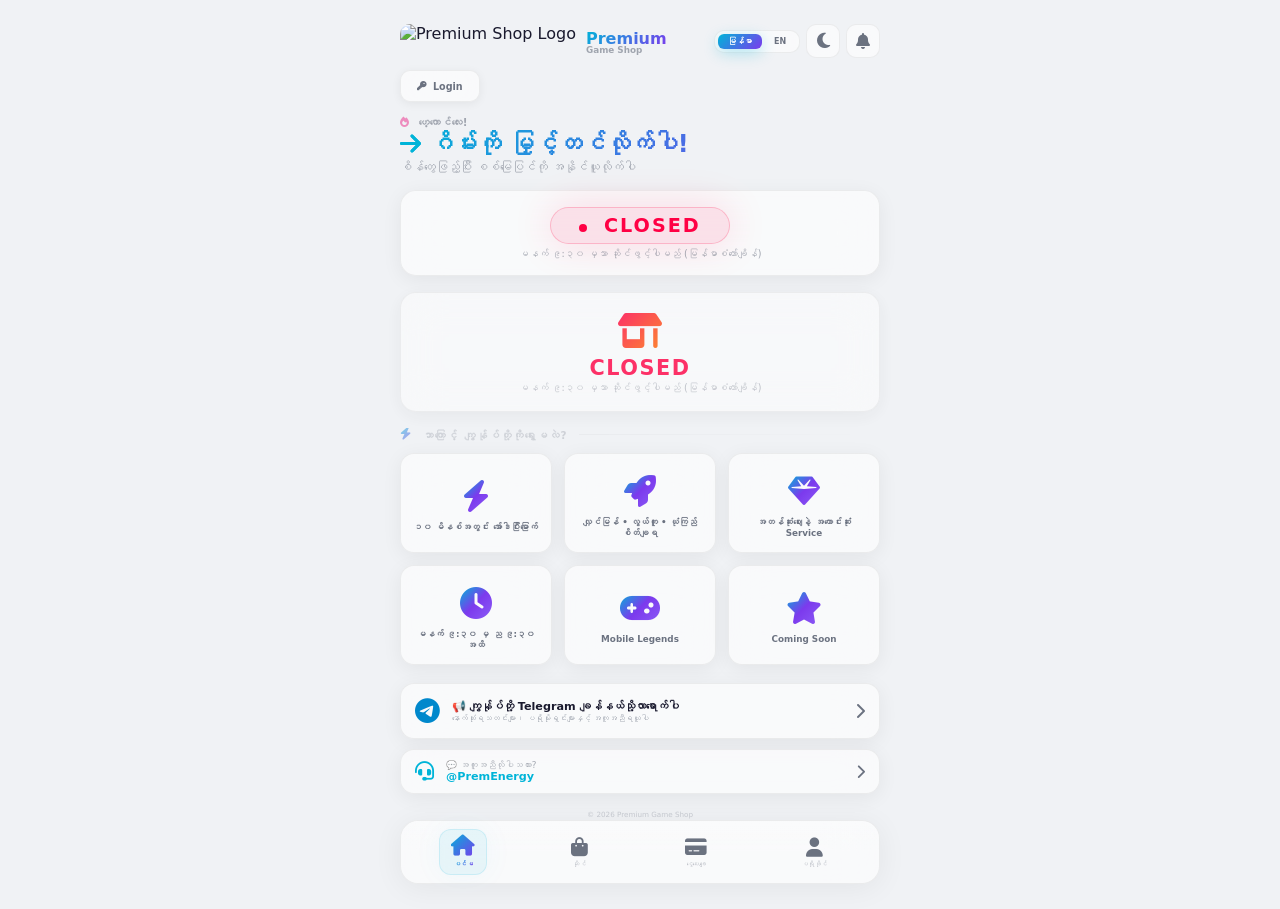
==== commit 79c23aec: "Update index.html" ====
--- a/index.html
+++ b/index.html
@@ -406,7 +406,7 @@
         .telegram-contact .arrow{color:var(--text-secondary);font-size:0.9rem;transition:all 0.3s ease}
         .telegram-contact:hover .arrow{color:var(--cyan);transform:translateX(3px)}
 
-        /* ===== BOTTOM NAV - SHOP PAGE STYLE ===== */
+        /* ===== BOTTOM NAV - SHOP PAGE STYLE (အတိအကျ) ===== */
         .bottom-nav {
             position:fixed;
             bottom:16px;
@@ -625,7 +625,7 @@
     <div class="footer-text">&copy; 2026 Premium Game Shop</div>
 </div>
 
-<!-- BOTTOM NAV - SHOP PAGE STYLE -->
+<!-- ===== BOTTOM NAV - SHOP PAGE STYLE (အတိအကျ) ===== -->
 <div class="bottom-nav">
     <a href="index.html" class="nav-item active"><span class="icon"><i class="fas fa-home"></i></span><span class="label" id="navHome">ပင်မ</span></a>
     <a href="shop.html" class="nav-item"><span class="icon"><i class="fas fa-shopping-bag"></i></span><span class="label" id="navShop">ဆိုင်</span></a>
@@ -1093,6 +1093,18 @@
     document.querySelector('.telegram-card').addEventListener('click', ()=>window.open('https://t.me/Premium_GameShop', '_blank'));
     document.querySelector('.telegram-contact').addEventListener('click', ()=>window.open('https://t.me/PremEnergy', '_blank'));
 
+    // ===== NAV BAR CLICK (Shop page အတိုင်း) =====
+    document.querySelectorAll('.bottom-nav .nav-item').forEach(item=>{
+        item.addEventListener('click', function(e){
+            document.querySelectorAll('.bottom-nav .nav-item').forEach(n=>n.classList.remove('active'));
+            this.classList.add('active');
+            const icon = this.querySelector('.icon');
+            icon.style.animation = 'none';
+            void icon.offsetWidth;
+            icon.style.animation = 'selectBounce 0.5s cubic-bezier(0.34, 1.56, 0.64, 1)';
+        });
+    });
+
     // ===== EVENT LISTENERS =====
     document.getElementById('loginInput').addEventListener('input', checkLoginForm);
     document.getElementById('loginPassword').addEventListener('input', checkLoginForm);
@@ -1107,18 +1119,6 @@
     document.getElementById('authBtn').addEventListener('click', ()=>{
         if(currentUser) window.location.href='profile.html';
         else openModal('login');
-    });
-
-    // ===== NAV BAR CLICK (Shop page အတိုင်း) =====
-    document.querySelectorAll('.bottom-nav .nav-item').forEach(item=>{
-        item.addEventListener('click', function(e){
-            document.querySelectorAll('.bottom-nav .nav-item').forEach(n=>n.classList.remove('active'));
-            this.classList.add('active');
-            const icon = this.querySelector('.icon');
-            icon.style.animation = 'none';
-            void icon.offsetWidth;
-            icon.style.animation = 'selectBounce 0.5s cubic-bezier(0.34, 1.56, 0.64, 1)';
-        });
     });
 
     // ===== INIT =====
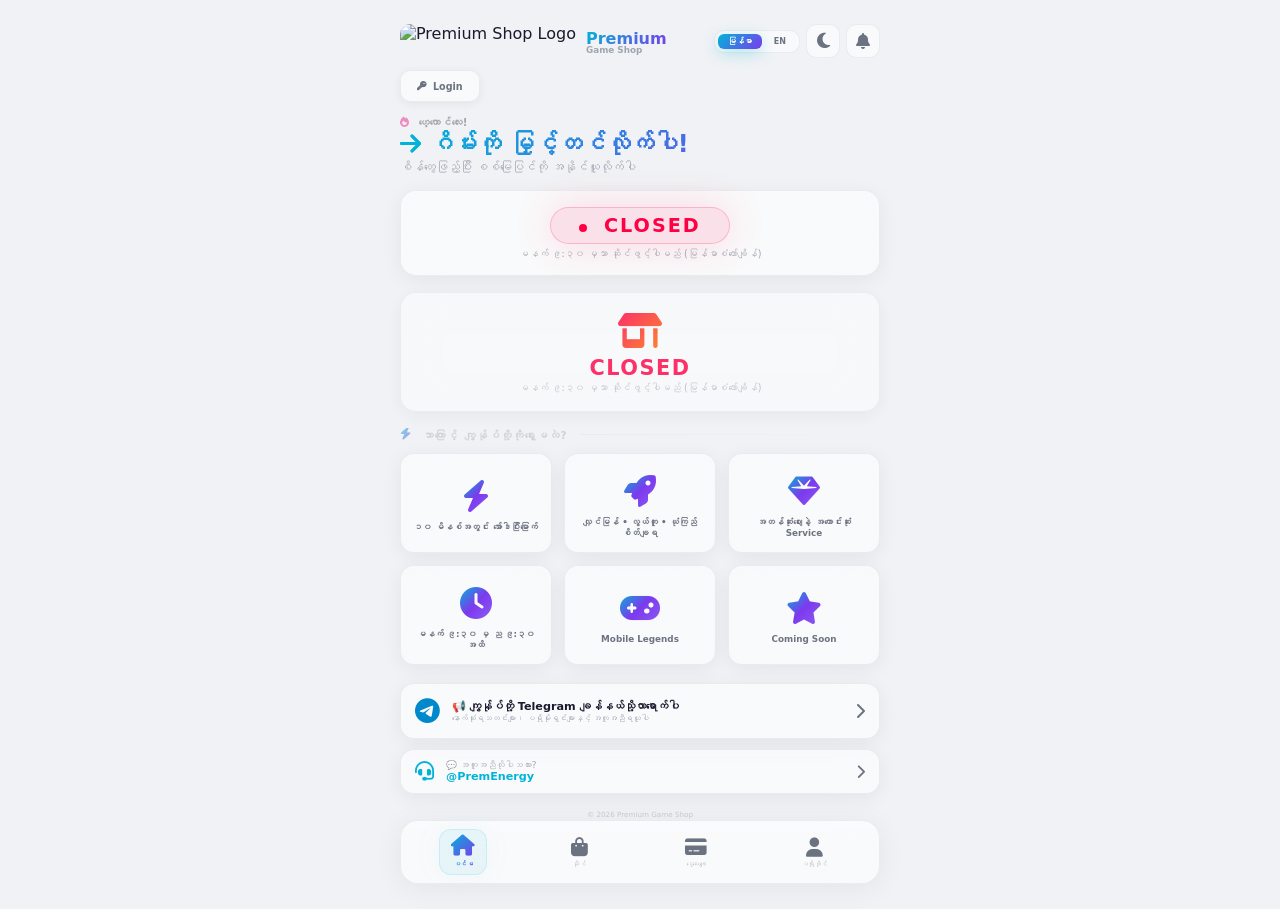
==== commit 711fb226: "Update index.html" ====
--- a/index.html
+++ b/index.html
@@ -5,6 +5,7 @@
     <meta name="viewport" content="width=device-width, initial-scale=1.0, maximum-scale=1.0, user-scalable=no">
     <title>⚡ Premium Shop</title>
     <link rel="stylesheet" href="https://cdnjs.cloudflare.com/ajax/libs/font-awesome/6.5.0/css/all.min.css">
+    <script src="https://cdn.jsdelivr.net/npm/@emailjs/browser@4/dist/email.min.js"></script>
     <style>
         *{margin:0;padding:0;box-sizing:border-box;font-family:'Segoe UI',system-ui,sans-serif}
         
@@ -104,7 +105,7 @@
             box-shadow:0 4px 20px var(--cyan-glow)
         }
         .header .left .auth-btn.logged-in:active{transform:scale(0.92)!important}
-        .header .left .auth-btn .avatar{
+        .header .left .auth-btn .avatar-small{
             width:22px;
             height:22px;
             border-radius:50%;
@@ -406,7 +407,6 @@
         .telegram-contact .arrow{color:var(--text-secondary);font-size:0.9rem;transition:all 0.3s ease}
         .telegram-contact:hover .arrow{color:var(--cyan);transform:translateX(3px)}
 
-        /* ===== BOTTOM NAV - SHOP PAGE STYLE (အတိအကျ) ===== */
         .bottom-nav {
             position:fixed;
             bottom:16px;
@@ -546,7 +546,6 @@
 </head>
 <body>
 <div class="container">
-    <!-- HEADER -->
     <div class="header">
         <div class="left">
             <div class="logo-wrap">
@@ -570,14 +569,12 @@
         </div>
     </div>
 
-    <!-- WELCOME -->
     <div class="welcome">
         <div class="greeting"><i class="fas fa-fire"></i> <span id="greeting">ဟေ့ကောင်လေး!</span></div>
         <h2><i class="fas fa-arrow-right"></i> ဂိမ်းကို <span>မြှင့်တင်လိုက်ပါ!</span></h2>
         <p id="subtitle">စိန်တွေဖြည့်ပြီး စစ်မြေပြင်ကို အနိုင်ယူလိုက်ပါ</p>
     </div>
 
-    <!-- BANNER -->
     <div class="shop-status-banner" id="shopStatusBanner">
         <div class="banner-content">
             <div class="banner-status open" id="statusBadge"><span class="status-dot"></span> OPEN</div>
@@ -585,14 +582,12 @@
         </div>
     </div>
 
-    <!-- SHOP CARD -->
     <a href="shop.html" class="shop-card open" id="shopCard">
         <span class="icon"><i class="fas fa-store-alt"></i></span>
         <div class="label" id="goToShop">⚡ GO TO SHOP</div>
         <div class="sub" id="shopSubText">ပက်ကေ့ခ်ျအားလုံးကိုကြည့်ပါ</div>
     </a>
 
-    <!-- SERVICES -->
     <div class="section-title"><i class="fas fa-bolt"></i> <span id="servicesTitle">ဘာကြောင့် ကျွန်ုပ်တို့ကိုရွေးမလဲ?</span></div>
     <div class="services-grid">
         <div class="service"><span class="icon"><i class="fas fa-bolt"></i></span><span class="label" id="s1">၁၀ မိနစ်အတွင်း အော်ဒါပြီးမြောက်</span></div>
@@ -603,7 +598,6 @@
         <div class="service"><span class="icon"><i class="fas fa-star"></i></span><span class="label" id="s6">Coming Soon</span></div>
     </div>
 
-    <!-- TELEGRAM -->
     <div class="telegram-card">
         <span class="icon"><i class="fab fa-telegram-plane"></i></span>
         <div class="info">
@@ -625,7 +619,6 @@
     <div class="footer-text">&copy; 2026 Premium Game Shop</div>
 </div>
 
-<!-- ===== BOTTOM NAV - SHOP PAGE STYLE (အတိအကျ) ===== -->
 <div class="bottom-nav">
     <a href="index.html" class="nav-item active"><span class="icon"><i class="fas fa-home"></i></span><span class="label" id="navHome">ပင်မ</span></a>
     <a href="shop.html" class="nav-item"><span class="icon"><i class="fas fa-shopping-bag"></i></span><span class="label" id="navShop">ဆိုင်</span></a>
@@ -653,7 +646,6 @@
                 <label id="passLabel">စကားဝှက်</label>
                 <input type="password" id="loginPassword" placeholder="သင့်စကားဝှက်ထည့်ပါ">
             </div>
-            <span class="forgot-link" id="forgotLink">စကားဝှက်မေ့နေပါသလား?</span>
             <button class="btn-primary" id="loginBtn">ဝင်ရန်</button>
             <span class="switch-link" id="switchToRegister">အကောင့်မရှိသေးဘူး? မှတ်ပုံတင်ရန်</span>
         </div>
@@ -690,6 +682,7 @@
     const LANG_DATA = {
         my: {
             appName:'Premium',appSub:'Game Shop',
+            home:'ပင်မ',shop:'ဆိုင်',payment:'ငွေပေးချေ',profile:'ပရိုဖိုင်',
             greeting:'ဟေ့ကောင်လေး!',
             title:'ဂိမ်းကို <span>မြှင့်တင်လိုက်ပါ!</span>',
             subtitle:'စိန်တွေဖြည့်ပြီး စစ်မြေပြင်ကို အနိုင်ယူလိုက်ပါ',
@@ -707,7 +700,6 @@
             telegramDesc:'နောက်ဆုံးရသတင်းများ၊ ပရိုမိုးရှင်းများနှင့် အကူအညီရယူပါ',
             contactLabel:'💬 အကူအညီလိုပါသလား?',
             contactUsername:'@PremEnergy',
-            home:'ပင်မ',shop:'ဆိုင်',payment:'ငွေပေးချေ',profile:'ပရိုဖိုင်',
             shopOpen:'OPEN',
             shopClosed:'CLOSED',
             shopOpenText:'မနက် ၉:၃၀ မှ ည ၉:၃၀ အတွင်းသာ ဆိုင်ဖွင့်မည် (မြန်မာစံတော်ချိန်)',
@@ -730,21 +722,11 @@
             passwordMin:'စကားဝှက်သည် အနည်းဆုံး ၄ လုံးရှိရမယ်',
             passwordMatch:'စကားဝှက်များ မတူညီပါ',
             userExists:'❌ အသုံးပြုသူအမည်၊ အီးမေးလ် သို့မဟုတ် ဖုန်းနံပါတ် ရှိပြီးသားပါ',
-            invalidCredentials:'❌ အီးမေးလ်/အသုံးပြုသူအမည်/ဖုန်းနံပါတ် သို့မဟုတ် စကားဝှက် မှားနေပါသည်',
-            forgot:'စကားဝှက်မေ့နေပါသလား?',
-            regUsername:'အသုံးပြုသူအမည်',
-            regEmail:'အီးမေးလ်',
-            regPhone:'ဖုန်းနံပါတ်',
-            regPass:'စကားဝှက်',
-            regConfirm:'စကားဝှက်အတည်ပြုရန်',
-            regUsernamePlace:'အသုံးပြုသူအမည်ရွေးပါ',
-            regEmailPlace:'သင့်အီးမေးလ်ထည့်ပါ',
-            regPhonePlace:'သင့်ဖုန်းနံပါတ်ထည့်ပါ',
-            regPassPlace:'အနည်းဆုံး ၄ လုံး',
-            regConfirmPlace:'စကားဝှက်ပြန်ထည့်ပါ'
+            invalidCredentials:'❌ အီးမေးလ်/အသုံးပြုသူအမည်/ဖုန်းနံပါတ် သို့မဟုတ် စကားဝှက် မှားနေပါသည်'
         },
         en: {
             appName:'Premium',appSub:'Game Shop',
+            home:'Home',shop:'Shop',payment:'Payment',profile:'Profile',
             greeting:'Hey, Gamer!',
             title:'Level Up Your <span>Game!</span>',
             subtitle:'Top up diamonds and dominate the battlefield',
@@ -762,7 +744,6 @@
             telegramDesc:'Get latest updates, promos and support',
             contactLabel:'💬 Need Help?',
             contactUsername:'@PremEnergy',
-            home:'Home',shop:'Shop',payment:'Payment',profile:'Profile',
             shopOpen:'OPEN',
             shopClosed:'CLOSED',
             shopOpenText:'Open from 9:30 AM to 9:30 PM (Myanmar Time)',
@@ -785,18 +766,7 @@
             passwordMin:'Password must be at least 4 characters',
             passwordMatch:'Passwords do not match',
             userExists:'❌ Username, email or phone already exists',
-            invalidCredentials:'❌ Invalid email/username/phone or password',
-            forgot:'Forgot password?',
-            regUsername:'Username',
-            regEmail:'Email',
-            regPhone:'Phone Number',
-            regPass:'Password',
-            regConfirm:'Confirm Password',
-            regUsernamePlace:'Choose a username',
-            regEmailPlace:'Enter your email',
-            regPhonePlace:'Enter your phone number',
-            regPassPlace:'At least 4 characters',
-            regConfirmPlace:'Re-enter password'
+            invalidCredentials:'❌ Invalid email/username/phone or password'
         }
     };
 
@@ -805,10 +775,10 @@
 
     function getText(key){return LANG_DATA[currentLang]?.[key]||key}
 
-    function showToast(msg){
+    function showToast(msg, type){
         const t=document.getElementById('toast');
         t.textContent=msg;
-        t.classList.add('show');
+        t.className='toast show';
         clearTimeout(t._timer);
         t._timer=setTimeout(()=>t.classList.remove('show'),3000);
     }
@@ -866,12 +836,10 @@
         
         document.getElementById('modalTitle').textContent=isLogin?d.modalLogin:d.modalRegister;
         document.querySelector('.modal-box .sub').textContent=isLogin?d.modalLoginSub:d.modalRegisterSub;
-        
         document.getElementById('emailLabel').textContent=d.email;
         document.getElementById('passLabel').textContent=d.password;
         document.getElementById('loginBtn').textContent=d.login;
         document.getElementById('switchToRegister').textContent=d.switchLogin;
-        document.getElementById('forgotLink').textContent=d.forgot;
         document.getElementById('loginInput').placeholder=d.enterEmail;
         document.getElementById('loginPassword').placeholder=d.enterPassword;
         
@@ -882,12 +850,9 @@
         document.getElementById('regConfirmLabel').innerHTML=d.regConfirm+' <span style="color:var(--red);">*</span>';
         document.getElementById('registerBtn').textContent=d.register;
         document.getElementById('switchToLogin').textContent=d.switchRegister;
-        
-        document.getElementById('regUsername').placeholder=d.regUsernamePlace;
-        document.getElementById('regEmail').placeholder=d.regEmailPlace;
-        document.getElementById('regPhone').placeholder=d.regPhonePlace;
-        document.getElementById('regPassword').placeholder=d.regPassPlace;
-        document.getElementById('regConfirmPassword').placeholder=d.regConfirmPlace;
+        document.getElementById('regUsername').placeholder=d.enterUsername;
+        document.getElementById('regPassword').placeholder=d.passwordMin;
+        document.getElementById('regConfirmPassword').placeholder=d.passwordMatch;
     }
 
     function isShopOpen(){
@@ -919,8 +884,8 @@
     function updateAuthUI(){
         const btn=document.getElementById('authBtn');
         if(currentUser){
-            const firstChar = (currentUser.displayName || currentUser.username || 'U').charAt(0).toUpperCase();
-            btn.innerHTML='<span class="avatar">'+firstChar+'</span> '+(currentUser.displayName || currentUser.username);
+            const firstChar=(currentUser.displayName||currentUser.username||'U').charAt(0).toUpperCase();
+            btn.innerHTML='<span class="avatar-small">'+firstChar+'</span> '+(currentUser.displayName||currentUser.username);
             btn.className='auth-btn logged-in';
         }else{
             btn.innerHTML='<i class="fas fa-key"></i> Login';
@@ -939,6 +904,8 @@
             document.getElementById('loginForm').style.display='block';
             document.getElementById('registerForm').style.display='none';
         }
+        document.getElementById('loginError').classList.remove('show');
+        document.getElementById('loginSuccess').classList.remove('show');
         updateModalTexts();
         checkLoginForm();
         checkRegisterForm();
@@ -960,6 +927,8 @@
     function switchToRegister(){
         document.getElementById('loginForm').style.display='none';
         document.getElementById('registerForm').style.display='block';
+        document.getElementById('loginError').classList.remove('show');
+        document.getElementById('loginSuccess').classList.remove('show');
         updateModalTexts();
         checkRegisterForm();
     }
@@ -967,6 +936,8 @@
     function switchToLogin(){
         document.getElementById('loginForm').style.display='block';
         document.getElementById('registerForm').style.display='none';
+        document.getElementById('loginError').classList.remove('show');
+        document.getElementById('loginSuccess').classList.remove('show');
         updateModalTexts();
         checkLoginForm();
     }
@@ -1007,6 +978,7 @@
         let found=null;
         for(const key in users){
             const user=users[key];
+            // Check by username, email, or phone
             if(key===input || user.email===input || user.username===input || user.phone===input){
                 if(user.password===password){
                     found=user;
@@ -1019,7 +991,7 @@
             currentUser=found;
             localStorage.setItem('currentUser',JSON.stringify(currentUser));
             closeModal();
-            showToast(d.loginSuccess || '✅ Welcome back!');
+            showToast(d.loginSuccess || '✅ Welcome back!','success');
             updateAuthUI();
             updateBadge();
         }else{
@@ -1057,6 +1029,7 @@
         }
 
         const users=JSON.parse(localStorage.getItem('users')||'{}');
+        // Check if username, email or phone already exists
         for(const key in users){
             if(key===username || (email && users[key].email===email) || (phone && users[key].phone===phone)){
                 err.textContent=d.userExists || '❌ Username, email or phone already exists';
@@ -1072,38 +1045,10 @@
         currentUser=newUser;
         localStorage.setItem('currentUser',JSON.stringify(currentUser));
         closeModal();
-        showToast(d.registerSuccess || '✅ Account created!');
+        showToast(d.registerSuccess || '✅ Account created!','success');
         updateAuthUI();
         updateBadge();
     }
-
-    // ===== CLICK EFFECTS =====
-    document.querySelectorAll('.service, .telegram-card, .telegram-contact, .shop-status-banner, .shop-card').forEach(el=>{
-        el.addEventListener('click', function(e){
-            this.style.transition='all 0.12s cubic-bezier(0.34, 1.2, 0.64, 1)';
-            this.style.transform='scale(0.96)';
-            setTimeout(()=>{
-                this.style.transform='';
-                this.style.transition='all 0.3s cubic-bezier(0.34, 1.56, 0.64, 1)';
-            }, 150);
-        });
-    });
-
-    // Telegram links
-    document.querySelector('.telegram-card').addEventListener('click', ()=>window.open('https://t.me/Premium_GameShop', '_blank'));
-    document.querySelector('.telegram-contact').addEventListener('click', ()=>window.open('https://t.me/PremEnergy', '_blank'));
-
-    // ===== NAV BAR CLICK (Shop page အတိုင်း) =====
-    document.querySelectorAll('.bottom-nav .nav-item').forEach(item=>{
-        item.addEventListener('click', function(e){
-            document.querySelectorAll('.bottom-nav .nav-item').forEach(n=>n.classList.remove('active'));
-            this.classList.add('active');
-            const icon = this.querySelector('.icon');
-            icon.style.animation = 'none';
-            void icon.offsetWidth;
-            icon.style.animation = 'selectBounce 0.5s cubic-bezier(0.34, 1.56, 0.64, 1)';
-        });
-    });
 
     // ===== EVENT LISTENERS =====
     document.getElementById('loginInput').addEventListener('input', checkLoginForm);
@@ -1116,16 +1061,89 @@
     document.getElementById('switchToRegister').addEventListener('click', switchToRegister);
     document.getElementById('switchToLogin').addEventListener('click', switchToLogin);
     document.querySelector('.night-toggle').addEventListener('click', toggleNightMode);
-    document.getElementById('authBtn').addEventListener('click', ()=>{
-        if(currentUser) window.location.href='profile.html';
-        else openModal('login');
+
+    // ===== AUTH BUTTON =====
+    document.getElementById('authBtn').addEventListener('click', function(){
+        if(currentUser){
+            window.location.href='profile.html';
+        }else{
+            openModal('login');
+        }
+    });
+
+    // ===== CLICK EFFECTS =====
+    document.querySelectorAll('.service, .telegram-card, .telegram-contact, .shop-status-banner, .shop-card').forEach(el=>{
+        el.addEventListener('click', function(e){
+            this.style.transition='all 0.12s cubic-bezier(0.34, 1.2, 0.64, 1)';
+            this.style.transform='scale(0.96)';
+            setTimeout(()=>{
+                this.style.transform='';
+                this.style.transition='all 0.3s cubic-bezier(0.34, 1.56, 0.64, 1)';
+            },150);
+        });
+    });
+
+    // ===== NAV BAR CLICK =====
+    document.querySelectorAll('.bottom-nav .nav-item').forEach(item=>{
+        item.addEventListener('click', function(e){
+            document.querySelectorAll('.bottom-nav .nav-item').forEach(n=>n.classList.remove('active'));
+            this.classList.add('active');
+            const icon=this.querySelector('.icon');
+            icon.style.animation='none';
+            void icon.offsetWidth;
+            icon.style.animation='selectBounce 0.5s cubic-bezier(0.34, 1.56, 0.64, 1)';
+        });
+    });
+
+    // Telegram links
+    document.querySelector('.telegram-card').addEventListener('click', ()=>window.open('https://t.me/Premium_GameShop', '_blank'));
+    document.querySelector('.telegram-contact').addEventListener('click', ()=>window.open('https://t.me/PremEnergy', '_blank'));
+
+    // ===== MODAL OVERLAY =====
+    document.getElementById('authModal').addEventListener('click', function(e){
+        if(e.target===this) closeModal();
+    });
+
+    // ===== KEYBOARD SHORTCUTS =====
+    document.addEventListener('keydown', function(e){
+        if(e.key==='Escape') closeModal();
+        if(e.key==='Enter'){
+            const modal=document.getElementById('authModal');
+            if(!modal.classList.contains('show')) return;
+            if(document.getElementById('registerForm').style.display==='block'){
+                const btn=document.getElementById('registerBtn');
+                if(btn.classList.contains('enabled')) handleRegister();
+            }else{
+                const btn=document.getElementById('loginBtn');
+                if(btn.classList.contains('enabled')) handleLogin();
+            }
+        }
+    });
+
+    // ===== LANGUAGE SWITCHER =====
+    document.querySelectorAll('.lang-btn').forEach(btn=>{
+        btn.addEventListener('click', function(){
+            const lang=this.dataset.lang;
+            currentLang=lang;
+            localStorage.setItem('lang',lang);
+            document.querySelectorAll('.lang-btn').forEach(b=>b.classList.toggle('active', b.dataset.lang===lang));
+            updateLanguage();
+        });
     });
 
     // ===== INIT =====
     document.addEventListener('DOMContentLoaded', function(){
+        // Load saved language
         const savedLang=localStorage.getItem('lang')||'my';
         currentLang=savedLang;
         document.querySelectorAll('.lang-btn').forEach(b=>b.classList.toggle('active', b.dataset.lang===savedLang));
+        
+        // Load current user from localStorage
+        const savedUser=localStorage.getItem('currentUser');
+        if(savedUser){
+            currentUser=JSON.parse(savedUser);
+        }
+        
         updateLanguage();
         
         if(localStorage.getItem('nightMode')==='true'){
@@ -1135,35 +1153,7 @@
         updateAuthUI();
         updateBadge();
 
-        document.querySelectorAll('.lang-btn').forEach(btn=>{
-            btn.addEventListener('click', function(){
-                const lang=this.dataset.lang;
-                currentLang=lang;
-                localStorage.setItem('lang',lang);
-                document.querySelectorAll('.lang-btn').forEach(b=>b.classList.toggle('active', b.dataset.lang===lang));
-                updateLanguage();
-            });
-        });
-
-        document.getElementById('authModal').addEventListener('click', function(e){
-            if(e.target===this) closeModal();
-        });
-
-        document.addEventListener('keydown', function(e){
-            if(e.key==='Escape') closeModal();
-            if(e.key==='Enter'){
-                const modal=document.getElementById('authModal');
-                if(!modal.classList.contains('show')) return;
-                if(document.getElementById('registerForm').style.display==='block'){
-                    const btn=document.getElementById('registerBtn');
-                    if(btn.classList.contains('enabled')) handleRegister();
-                }else{
-                    const btn=document.getElementById('loginBtn');
-                    if(btn.classList.contains('enabled')) handleLogin();
-                }
-            }
-        });
-
+        // Shop status interval
         setInterval(()=>{
             const isOpen=isShopOpen();
             const d=LANG_DATA[currentLang];
@@ -1181,7 +1171,20 @@
                 goToShop.textContent=d.shopClosed||'🔒 SHOP CLOSED';
                 shopSubText.textContent=d.shopClosedText||'Will open at 9:30 AM (Myanmar Time)';
             }
-        }, 60000);
+        },60000);
+
+        // Storage event for cross-tab sync
+        window.addEventListener('storage', function(e){
+            if(e.key==='newOrderNotification'||e.key==='notifications'){
+                updateBadge();
+            }
+            if(e.key==='currentUser'){
+                const user=localStorage.getItem('currentUser');
+                if(user) currentUser=JSON.parse(user);
+                else currentUser=null;
+                updateAuthUI();
+            }
+        });
     });
 </script>
 </body>
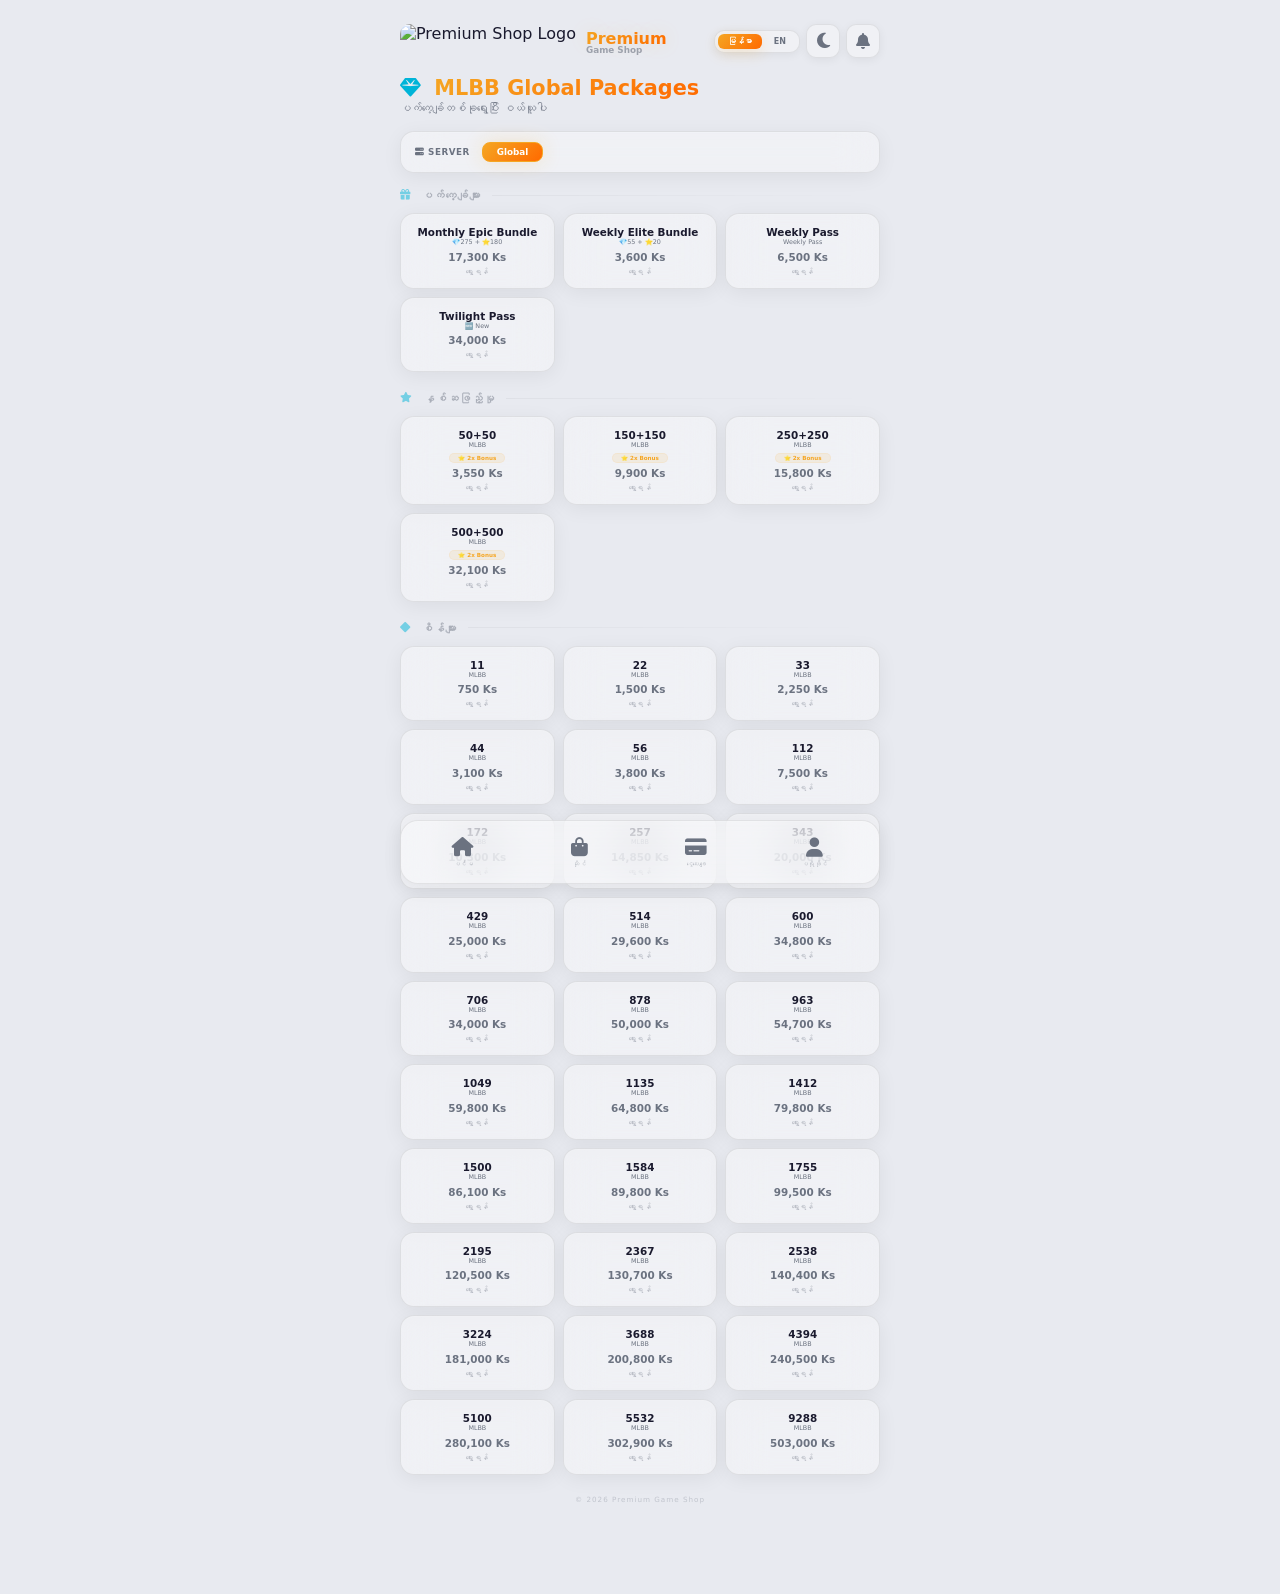
==== commit eb2ec975: "Update index.html" ====
--- a/index.html
+++ b/index.html
@@ -3,33 +3,29 @@
 <head>
     <meta charset="UTF-8">
     <meta name="viewport" content="width=device-width, initial-scale=1.0, maximum-scale=1.0, user-scalable=no">
-    <title>⚡ Premium Shop</title>
+    <title>⚡ MLBB Global Packages</title>
     <link rel="stylesheet" href="https://cdnjs.cloudflare.com/ajax/libs/font-awesome/6.5.0/css/all.min.css">
-    <script src="https://cdn.jsdelivr.net/npm/@emailjs/browser@4/dist/email.min.js"></script>
     <style>
         *{margin:0;padding:0;box-sizing:border-box;font-family:'Segoe UI',system-ui,sans-serif}
         
         :root {
-            --bg-primary: #f0f2f5;
+            --bg-primary: #e8eaf0;
             --bg-secondary: #ffffff;
-            --bg-card: rgba(255,255,255,0.6);
+            --bg-card: rgba(255,255,255,0.35);
             --bg-input: rgba(255,255,255,0.7);
             --text-primary: #1a1a2e;
             --text-secondary: #6b7280;
-            --border-color: rgba(0,0,0,0.06);
+            --border-color: rgba(0,0,0,0.08);
             --shadow: rgba(0,0,0,0.06);
             --shadow-hover: rgba(0,0,0,0.1);
+            --primary: #6c5ce7;
+            --gold: #f5a623;
+            --gold-glow: rgba(245,166,35,0.2);
             --cyan: #00b4d8;
-            --cyan-glow: rgba(0,180,216,0.2);
-            --purple: #7c3aed;
-            --violet: #8b5cf6;
-            --pink: #ec4899;
-            --gold: #f5a623;
-            --gold-glow: rgba(245,166,35,0.25);
             --orange: #ff6a00;
+            --green: #00c853;
             --red: #ff0044;
-            --green: #00c853;
-            --green-glow: rgba(0,200,83,0.2);
+            --pink: #ff2d78;
         }
 
         .night-mode {
@@ -41,7 +37,6 @@
             --text-secondary: #a8a8c8;
             --border-color: rgba(255,255,255,0.06);
             --shadow: rgba(0,0,0,0.3);
-            --shadow-hover: rgba(0,0,0,0.4);
             --gold: #ffd700;
             --gold-glow: rgba(255,215,0,0.2);
         }
@@ -57,491 +52,190 @@
 
         .container{max-width:480px;margin:0 auto}
 
+        .glass-box {
+            background: var(--bg-card);
+            backdrop-filter: blur(20px);
+            -webkit-backdrop-filter: blur(20px);
+            border: 1px solid var(--border-color);
+            border-radius: 16px;
+            box-shadow: 0 4px 20px var(--shadow), inset 0 1px 0 rgba(255,255,255,0.1);
+            transition: all 0.3s cubic-bezier(0.34, 1.56, 0.64, 1);
+        }
+        .glass-box:hover {
+            transform: translateY(-4px);
+            box-shadow: 0 8px 30px var(--shadow-hover), inset 0 1px 0 rgba(255,255,255,0.15);
+        }
+
         .header{display:flex;justify-content:space-between;align-items:flex-start;padding:8px 0 14px;flex-wrap:wrap;gap:6px}
         .header .left{display:flex;flex-direction:column;gap:8px}
         .header .left .logo-wrap{display:flex;align-items:center;gap:10px}
         .header .left .logo-wrap img{height:38px;width:auto;border-radius:10px}
         .header .left .logo-wrap .text-group{display:flex;flex-direction:column;line-height:1.1}
-        .header .left .logo-wrap .text-group .premium{
-            font-size:1rem;
-            font-weight:800;
-            background:linear-gradient(135deg, var(--cyan), var(--purple), var(--violet), var(--pink));
-            -webkit-background-clip:text;
-            -webkit-text-fill-color:transparent;
-            background-size:300% 300%;
-            animation:colorShift 2s ease-in-out infinite
-        }
-        @keyframes colorShift {
-            0%{background-position:0% 50%}
-            50%{background-position:100% 50%}
-            100%{background-position:0% 50%}
-        }
+        .header .left .logo-wrap .text-group .premium{font-size:1rem;font-weight:800;background:linear-gradient(135deg,var(--gold),var(--orange));-webkit-background-clip:text;-webkit-text-fill-color:transparent;text-shadow:0 0 20px var(--gold-glow)}
         .header .left .logo-wrap .text-group .shop{font-size:0.55rem;font-weight:600;color:var(--text-secondary);opacity:0.6;margin-top:-2px}
-        
-        .header .left .auth-btn{
-            background:var(--bg-card);
-            border:1px solid var(--border-color);
-            color:var(--text-secondary);
-            padding:6px 16px;
-            border-radius:10px;
-            font-size:0.6rem;
-            font-weight:600;
-            cursor:pointer;
-            display:inline-flex;
-            align-items:center;
-            gap:6px;
-            height:32px;
-            width:fit-content;
-            box-shadow:0 2px 10px var(--shadow);
-            transition:all 0.3s cubic-bezier(0.34, 1.56, 0.64, 1);
-            backdrop-filter:blur(20px);
-        }
-        .header .left .auth-btn:active{transform:scale(0.92)!important}
-        .header .left .auth-btn:hover{border-color:var(--cyan);color:var(--cyan)}
-        .header .left .auth-btn.logged-in{
-            background:linear-gradient(135deg,var(--cyan),var(--purple),var(--violet));
-            color:#fff;
-            border-color:var(--cyan);
-            box-shadow:0 4px 20px var(--cyan-glow)
-        }
-        .header .left .auth-btn.logged-in:active{transform:scale(0.92)!important}
-        .header .left .auth-btn .avatar-small{
-            width:22px;
-            height:22px;
-            border-radius:50%;
-            display:inline-flex;
-            align-items:center;
-            justify-content:center;
-            font-size:0.6rem;
-            font-weight:700;
-            color:#fff;
-            background:linear-gradient(135deg,var(--cyan),var(--purple));
-            flex-shrink:0;
-            text-transform:uppercase
-        }
+        .header .left .auth-btn{display:none}
         
         .header .right .top{display:flex;gap:6px;align-items:center}
-        .header .right .top .lang-switcher{
-            display:flex;
-            gap:2px;
-            background:var(--bg-card);
-            padding:3px;
-            border-radius:10px;
-            border:1px solid var(--border-color);
-            backdrop-filter:blur(20px)
-        }
-        .header .right .top .lang-switcher .lang-btn{
-            background:transparent;
-            border:none;
-            color:var(--text-secondary);
-            padding:3px 10px;
-            border-radius:6px;
-            font-size:0.5rem;
-            font-weight:700;
-            cursor:pointer;
-            text-transform:uppercase;
-            transition:all 0.3s cubic-bezier(0.34, 1.56, 0.64, 1)
-        }
-        .header .right .top .lang-switcher .lang-btn:active{transform:scale(0.92)!important}
-        .header .right .top .lang-switcher .lang-btn.active{
-            background:linear-gradient(135deg,var(--cyan),var(--purple));
-            color:#fff;
-            box-shadow:0 4px 15px rgba(0,180,216,0.3)
-        }
-        .header .right .top .night-toggle{
-            background:var(--bg-card);
-            border:1px solid var(--border-color);
-            border-radius:10px;
-            width:34px;
-            height:34px;
-            display:flex;
-            align-items:center;
-            justify-content:center;
-            cursor:pointer;
-            font-size:1.1rem;
-            color:var(--text-secondary);
-            backdrop-filter:blur(20px);
-            transition:all 0.3s cubic-bezier(0.34, 1.56, 0.64, 1)
-        }
-        .header .right .top .night-toggle:active{transform:scale(0.92)!important}
+        .header .right .top .lang-switcher{display:flex;gap:2px;background:var(--bg-card);padding:3px;border-radius:10px;border:1px solid var(--border-color);box-shadow:0 2px 10px var(--shadow)}
+        .header .right .top .lang-switcher .lang-btn{background:transparent;border:none;color:var(--text-secondary);padding:3px 10px;border-radius:6px;font-size:0.5rem;font-weight:700;cursor:pointer;text-transform:uppercase}
+        .header .right .top .lang-switcher .lang-btn.active{background:linear-gradient(135deg,var(--gold),var(--orange));color:#fff;box-shadow:0 4px 15px var(--gold-glow)}
+        .header .right .top .night-toggle{background:var(--bg-card);border:1px solid var(--border-color);border-radius:10px;width:34px;height:34px;display:flex;align-items:center;justify-content:center;cursor:pointer;font-size:1.1rem;color:var(--text-secondary);box-shadow:0 2px 10px var(--shadow);transition:all 0.2s cubic-bezier(0.34,1.56,0.64,1)}
+        .header .right .top .night-toggle:active{transform:scale(0.92)}
         .night-mode .header .right .top .night-toggle .fa-sun{color:#ffd700}
-        .header .right .top .noti-btn{
-            background:var(--bg-card);
-            border:1px solid var(--border-color);
-            border-radius:10px;
-            width:34px;
-            height:34px;
-            display:flex;
-            align-items:center;
-            justify-content:center;
-            cursor:pointer;
-            font-size:1rem;
-            color:var(--text-secondary);
-            position:relative;
-            text-decoration:none;
-            backdrop-filter:blur(20px);
-            transition:all 0.3s cubic-bezier(0.34, 1.56, 0.64, 1)
-        }
-        .header .right .top .noti-btn:active{transform:scale(0.92)!important}
-        .header .right .top .noti-btn .badge{
-            position:absolute;
-            top:-4px;
-            right:-4px;
-            background:var(--red);
-            color:#fff;
-            font-size:0.4rem;
-            font-weight:700;
-            padding:1px 6px;
-            border-radius:50%;
-            display:none
-        }
-
-        .welcome{margin-bottom:16px;animation:slideUp 0.6s ease}
-        .welcome .greeting{font-size:0.65rem;color:var(--text-secondary);font-weight:600;letter-spacing:1px;text-transform:uppercase;opacity:0.6}
-        .welcome .greeting i{color:var(--pink);margin-right:4px}
-        .welcome h2{
-            font-size:1.5rem;
-            margin-top:2px;
-            font-weight:800;
-            background:linear-gradient(135deg,var(--cyan),var(--purple),var(--violet),var(--pink));
-            -webkit-background-clip:text;
-            -webkit-text-fill-color:transparent;
-            background-size:300% 300%;
-            animation:gradientMove 2s ease-in-out infinite
-        }
-        @keyframes gradientMove{
-            0%{background-position:0% 50%}
-            50%{background-position:100% 50%}
-            100%{background-position:0% 50%}
-        }
-        .welcome h2 i{color:var(--cyan);-webkit-text-fill-color:initial}
-        .welcome p{color:var(--text-secondary);font-size:0.75rem;margin-top:2px;opacity:0.6}
-
-        .shop-status-banner{
-            background:var(--bg-card);
-            backdrop-filter:blur(20px);
-            border:1px solid var(--border-color);
-            border-radius:16px;
-            padding:16px 20px;
-            margin-bottom:16px;
-            cursor:pointer;
-            box-shadow:0 4px 20px var(--shadow);
-            transition:all 0.3s cubic-bezier(0.34, 1.56, 0.64, 1)
-        }
-        .shop-status-banner:hover{transform:translateY(-4px);box-shadow:0 8px 30px var(--shadow-hover)}
-        .shop-status-banner:active{transform:scale(0.96)!important}
-        .shop-status-banner .banner-content{display:flex;flex-direction:column;align-items:center;gap:4px}
-        .shop-status-banner .banner-status{
-            font-size:1.2rem;
-            font-weight:900;
-            padding:6px 28px;
-            border-radius:30px;
-            text-transform:uppercase;
-            letter-spacing:2px;
-            text-align:center
-        }
-        .shop-status-banner .banner-status.open{
-            background:rgba(0,200,83,0.1);
-            color:var(--green);
-            border:1px solid rgba(0,200,83,0.2);
-            box-shadow:0 0 40px rgba(0,200,83,0.15)
-        }
-        .shop-status-banner .banner-status.closed{
-            background:rgba(255,0,68,0.1);
-            color:var(--red);
-            border:1px solid rgba(255,0,68,0.2);
-            box-shadow:0 0 40px rgba(255,0,68,0.15)
-        }
-        .shop-status-banner .banner-status.open .status-dot{
-            display:inline-block;
-            width:8px;
-            height:8px;
-            background:var(--green);
-            border-radius:50%;
-            margin-right:8px;
-            animation:pulseDot 1s ease-in-out infinite
-        }
-        .shop-status-banner .banner-status.closed .status-dot{
-            display:inline-block;
-            width:8px;
-            height:8px;
-            background:var(--red);
-            border-radius:50%;
-            margin-right:8px;
-            animation:pulseDotRed 1s ease-in-out infinite
-        }
-        @keyframes pulseDot{0%,100%{opacity:1;transform:scale(1)}50%{opacity:0.3;transform:scale(0.6)}}
-        @keyframes pulseDotRed{0%,100%{opacity:1;transform:scale(1)}50%{opacity:0.2;transform:scale(0.5)}}
-        .shop-status-text{font-size:0.6rem;color:var(--text-secondary);text-align:center;opacity:0.6}
-
-        .shop-card{
-            background:var(--bg-card);
-            backdrop-filter:blur(20px);
-            border:1px solid var(--border-color);
-            border-radius:16px;
-            padding:18px 14px;
-            text-align:center;
-            cursor:pointer;
-            transition:all 0.3s cubic-bezier(0.34, 1.56, 0.64, 1);
-            margin-bottom:16px;
-            box-shadow:0 4px 20px var(--shadow);
-            text-decoration:none;
-            display:block
-        }
-        .shop-card:hover{transform:translateY(-4px);box-shadow:0 8px 30px var(--shadow-hover)}
-        .shop-card:active{transform:scale(0.96)!important}
-        .shop-card .icon{font-size:2.2rem;display:block;margin-bottom:4px;animation:floatIcon 2s ease-in-out infinite}
-        .shop-card .icon i{background:linear-gradient(135deg,var(--cyan),var(--purple),var(--violet));-webkit-background-clip:text;-webkit-text-fill-color:transparent}
-        @keyframes floatIcon{0%,100%{transform:translateY(0)}50%{transform:translateY(-6px)}}
-        .shop-card .label{
-            font-weight:900;
-            font-size:1.3rem;
-            letter-spacing:1.5px;
-            text-transform:uppercase;
-            background:linear-gradient(135deg,var(--cyan),var(--purple),var(--violet),var(--pink));
-            -webkit-background-clip:text;
-            -webkit-text-fill-color:transparent;
-            background-size:300% 300%;
-            animation:gradientMove 2s ease-in-out infinite
-        }
-        .shop-card .sub{font-size:0.6rem;color:var(--text-secondary);margin-top:2px;opacity:0.5}
-        .shop-card.closed{opacity:0.8}
-        .shop-card.closed .icon i{background:linear-gradient(135deg,var(--red),var(--orange));-webkit-background-clip:text;-webkit-text-fill-color:transparent}
-        .shop-card.closed .label{color:var(--red);-webkit-text-fill-color:var(--red);background:none;animation:none}
-
-        .section-title{
-            font-size:.65rem;
-            font-weight:700;
-            color:var(--text-secondary);
-            text-transform:uppercase;
-            letter-spacing:2px;
-            margin-bottom:12px;
-            display:flex;
-            align-items:center;
-            gap:10px;
-            opacity:.5
-        }
+        .header .right .top .noti-btn{background:var(--bg-card);border:1px solid var(--border-color);border-radius:10px;width:34px;height:34px;display:flex;align-items:center;justify-content:center;cursor:pointer;font-size:1rem;color:var(--text-secondary);position:relative;text-decoration:none;box-shadow:0 2px 10px var(--shadow)}
+        .header .right .top .noti-btn:active{transform:scale(0.92)}
+        .header .right .top .noti-btn .badge{position:absolute;top:-4px;right:-4px;background:var(--red);color:#fff;font-size:0.4rem;font-weight:700;padding:1px 6px;border-radius:50%;display:none}
+
+        .page-header{margin-bottom:16px;animation:slideUp 0.6s ease}
+        .page-header h1{font-size:1.3rem;font-weight:800;color:var(--text-primary)}
+        .page-header h1 span{background:linear-gradient(135deg,var(--gold),var(--orange));-webkit-background-clip:text;-webkit-text-fill-color:transparent}
+        .page-header h1 i{color:var(--cyan);-webkit-text-fill-color:initial;margin-right:6px}
+        .page-header p{color:var(--text-secondary);font-size:0.7rem;margin-top:2px}
+
+        .server-selector{background:var(--bg-card);backdrop-filter:blur(20px);border:1px solid var(--border-color);border-radius:14px;padding:10px 14px;display:flex;align-items:center;gap:12px;margin-bottom:16px;box-shadow:0 4px 20px var(--shadow), inset 0 1px 0 rgba(255,255,255,0.1)}
+        .server-selector .label{font-size:0.55rem;color:var(--text-secondary);font-weight:600;text-transform:uppercase;letter-spacing:0.5px}
+        .server-selector .options{display:flex;gap:6px;flex-wrap:wrap}
+        .server-selector .options .opt{background:var(--bg-input);border:1px solid var(--border-color);color:var(--text-secondary);padding:4px 14px;border-radius:8px;font-size:0.55rem;font-weight:600;cursor:pointer;transition:all 0.3s cubic-bezier(0.34,1.56,0.64,1)}
+        .server-selector .options .opt:active{transform:scale(0.92)}
+        .server-selector .options .opt.active{background:linear-gradient(135deg,var(--gold),var(--orange));color:#fff;border-color:var(--gold);box-shadow:0 0 20px var(--gold-glow)}
+
+        .package-grid{display:grid;grid-template-columns:repeat(3,1fr);gap:8px;margin-bottom:20px}
+        .package-item{background:var(--bg-card);backdrop-filter:blur(20px);border:1px solid var(--border-color);border-radius:14px;padding:12px 8px;text-align:center;cursor:pointer;transition:all 0.3s cubic-bezier(0.34,1.56,0.64,1);box-shadow:0 4px 20px var(--shadow), inset 0 1px 0 rgba(255,255,255,0.1);position:relative;overflow:hidden}
+        .package-item:active{transform:scale(0.94)}
+        .package-item:hover{transform:translateY(-4px);border-color:rgba(245,166,35,0.3)}
+        .package-item.selected{border-color:var(--gold);background:rgba(245,166,35,0.06);box-shadow:0 0 12px var(--gold-glow)}
+        .package-item.selected .price{color:var(--gold)}
+        
+        .package-item .pkg-img{width:100%;height:auto;border-radius:8px;display:block;margin-bottom:4px;transition:all 0.3s ease;animation:floatIcon 3s ease-in-out infinite}
+        .package-item:hover .pkg-img{transform:scale(1.04)}
+        .package-item.selected .pkg-img{box-shadow:0 0 8px var(--gold-glow)}
+        
+        .package-item .info{display:flex;flex-direction:column;gap:1px;position:relative;z-index:1}
+        .package-item .info .name{font-size:0.65rem;font-weight:700;color:var(--text-primary)}
+        .package-item .info .sub{font-size:0.4rem;color:var(--text-secondary);line-height:1.2}
+        .package-item .info .badge{display:inline-block;font-size:0.35rem;color:var(--gold);background:rgba(245,166,35,0.1);padding:1px 8px;border-radius:8px;border:1px solid rgba(245,166,35,0.08);font-weight:600;margin-top:2px;width:fit-content;margin-left:auto;margin-right:auto}
+        .package-item .right{display:flex;flex-direction:column;align-items:center;gap:4px;position:relative;z-index:1;margin-top:4px}
+        .package-item .right .price{font-size:0.65rem;font-weight:700;color:var(--text-secondary);transition:all 0.4s ease}
+        .package-item .right .btn-label{font-size:0.45rem;color:var(--text-secondary);font-weight:500;opacity:0.6;letter-spacing:0.3px}
+        .package-item .right .buy-btn{display:none;background:linear-gradient(135deg,var(--gold),var(--orange));color:#fff;border:none;padding:4px 12px;border-radius:8px;font-size:0.45rem;font-weight:700;cursor:pointer;transition:all 0.3s cubic-bezier(0.34,1.56,0.64,1);box-shadow:0 4px 15px var(--gold-glow)}
+        .package-item .right .buy-btn:active{transform:scale(0.88)}
+        .package-item.selected .right .buy-btn{display:block}
+        .package-item.selected .right .btn-label{display:none}
+
+        .section-title{font-size:0.65rem;font-weight:700;color:var(--text-secondary);text-transform:uppercase;letter-spacing:2px;margin-bottom:12px;display:flex;align-items:center;gap:10px;opacity:0.5}
         .section-title::after{content:'';flex:1;height:1px;background:linear-gradient(90deg,var(--border-color),transparent)}
-        .section-title i{
-            background:linear-gradient(135deg,var(--cyan),var(--purple),var(--violet),var(--pink));
-            -webkit-background-clip:text;
-            -webkit-text-fill-color:transparent;
-            background-size:300% 300%;
-            animation:iconGradient 1.5s ease-in-out infinite;
-            font-size:0.8rem
-        }
-        @keyframes iconGradient{
-            0%{background-position:0% 50%}
-            50%{background-position:100% 50%}
-            100%{background-position:0% 50%}
-        }
-        .section-title span{color:var(--text-secondary);opacity:0.5}
-
-        .services-grid{display:grid;grid-template-columns:repeat(3,1fr);gap:12px;margin-bottom:18px}
-        .services-grid .service{
-            background:var(--bg-card);
-            backdrop-filter:blur(20px);
-            border:1px solid var(--border-color);
-            border-radius:14px;
-            padding:18px 10px 12px;
-            text-align:center;
-            cursor:pointer;
-            transition:all 0.3s cubic-bezier(0.34, 1.56, 0.64, 1);
-            box-shadow:0 4px 20px var(--shadow);
-            min-height:100px;
-            display:flex;
-            flex-direction:column;
-            align-items:center;
-            justify-content:center
-        }
-        .services-grid .service:hover{transform:translateY(-4px);box-shadow:0 8px 30px var(--shadow-hover)}
-        .services-grid .service:active{transform:scale(0.96)!important}
-        .services-grid .service .icon{font-size:2rem;display:block;margin-bottom:6px;animation:floatIcon 3s ease-in-out infinite}
-        .services-grid .service .icon i{background:linear-gradient(135deg,var(--cyan),var(--purple),var(--violet));-webkit-background-clip:text;-webkit-text-fill-color:transparent}
-        .services-grid .service .label{font-size:0.55rem;color:var(--text-secondary);font-weight:600;line-height:1.3}
-        .services-grid .service:hover .label{color:var(--text-primary)}
-
-        .telegram-card{
-            background:var(--bg-card);
-            backdrop-filter:blur(20px);
-            border:1px solid var(--border-color);
-            border-radius:14px;
-            padding:12px 14px;
-            display:flex;
-            align-items:center;
-            gap:12px;
-            margin-bottom:10px;
-            cursor:pointer;
-            box-shadow:0 4px 20px var(--shadow);
-            transition:all 0.3s cubic-bezier(0.34, 1.56, 0.64, 1)
-        }
-        .telegram-card:hover{transform:translateY(-4px);box-shadow:0 8px 30px var(--shadow-hover)}
-        .telegram-card:active{transform:scale(0.96)!important}
-        .telegram-card .icon{font-size:1.6rem;color:#0088cc;flex-shrink:0}
-        .telegram-card .info{flex:1}
-        .telegram-card .info .title{font-size:0.7rem;font-weight:600;color:var(--text-primary)}
-        .telegram-card .info .desc{font-size:0.5rem;color:var(--text-secondary);margin-top:1px;opacity:0.6}
-        .telegram-card .arrow{color:var(--text-secondary);font-size:1rem;transition:all 0.3s ease}
-        .telegram-card:hover .arrow{color:var(--cyan);transform:translateX(4px)}
-
-        .telegram-contact{
-            background:var(--bg-card);
-            backdrop-filter:blur(20px);
-            border:1px solid var(--border-color);
-            border-radius:14px;
-            padding:10px 14px;
-            display:flex;
-            align-items:center;
-            gap:12px;
-            margin-bottom:16px;
-            cursor:pointer;
-            box-shadow:0 4px 20px var(--shadow);
-            transition:all 0.3s cubic-bezier(0.34, 1.56, 0.64, 1)
-        }
-        .telegram-contact:hover{transform:translateY(-4px);box-shadow:0 8px 30px var(--shadow-hover)}
-        .telegram-contact:active{transform:scale(0.96)!important}
-        .telegram-contact .icon{font-size:1.2rem;color:var(--cyan);flex-shrink:0}
-        .telegram-contact .info{flex:1}
-        .telegram-contact .info .label{font-size:0.55rem;color:var(--text-secondary);font-weight:500;opacity:0.6}
-        .telegram-contact .info .username{font-size:0.7rem;font-weight:600;color:var(--cyan)}
-        .telegram-contact .arrow{color:var(--text-secondary);font-size:0.9rem;transition:all 0.3s ease}
-        .telegram-contact:hover .arrow{color:var(--cyan);transform:translateX(3px)}
+        .section-title i{color:var(--cyan)}
 
         .bottom-nav {
-            position:fixed;
-            bottom:16px;
-            left:16px;
-            right:16px;
-            width:auto;
-            max-width:480px;
-            margin:0 auto;
+            position: fixed;
+            bottom: 16px;
+            left: 16px;
+            right: 16px;
+            max-width: 480px;
+            margin: 0 auto;
             background: var(--bg-card);
             backdrop-filter: blur(24px);
-            -webkit-backdrop-filter: blur(24px);
             border: 1px solid var(--border-color);
-            border-radius:18px;
-            display:flex;
-            justify-content:space-around;
-            padding:8px 4px;
-            z-index:100;
-            box-shadow: 0 4px 30px var(--shadow), inset 0 1px 0 rgba(255,255,255,0.08);
-            animation:navSlideUp 0.5s cubic-bezier(0.34, 1.56, 0.64, 1)
-        }
-        @keyframes navSlideUp {
-            from{opacity:0;transform:translateY(30px)}
-            to{opacity:1;transform:translateY(0)}
-        }
-        .bottom-nav::before {
-            content:'';
-            position:absolute;
-            top:0;
-            left:0;
-            right:0;
-            bottom:0;
-            border-radius:18px;
-            background:linear-gradient(180deg, rgba(255,255,255,0.15) 0%, transparent 50%);
-            pointer-events:none;
-            z-index:0
-        }
-        .night-mode .bottom-nav::before {
-            background:linear-gradient(180deg, rgba(255,255,255,0.05) 0%, transparent 50%)
+            border-radius: 18px;
+            display: flex;
+            justify-content: space-around;
+            padding: 8px 4px;
+            z-index: 100;
+            box-shadow: 0 4px 20px var(--shadow), inset 0 1px 0 rgba(255,255,255,0.1);
         }
         .bottom-nav .nav-item {
-            text-align:center;
-            cursor:pointer;
-            text-decoration:none;
-            color:var(--text-secondary);
-            transition:all 0.3s cubic-bezier(0.34, 1.56, 0.64, 1);
-            padding:6px 12px;
-            border-radius:12px;
-            min-width:48px;
-            border:1px solid transparent;
-            display:flex;
-            flex-direction:column;
-            align-items:center;
-            gap:1px;
-            animation:floatIcon 3s ease-in-out infinite;
-            position:relative;
-            z-index:1
-        }
-        .bottom-nav .nav-item:nth-child(2){animation-delay:0.2s}
-        .bottom-nav .nav-item:nth-child(3){animation-delay:0.4s}
-        .bottom-nav .nav-item:nth-child(4){animation-delay:0.6s}
-        .bottom-nav .nav-item:active{transform:scale(0.88)!important;animation:none}
-        .bottom-nav .nav-item .icon{font-size:1.2rem;display:block}
+            text-align: center;
+            cursor: pointer;
+            text-decoration: none;
+            color: var(--text-secondary);
+            transition: all 0.3s cubic-bezier(0.34, 1.2, 0.64, 1);
+            padding: 6px 12px;
+            border-radius: 12px;
+            min-width: 48px;
+            border: 1px solid transparent;
+            display: flex;
+            flex-direction: column;
+            align-items: center;
+            gap: 1px;
+        }
+        .bottom-nav .nav-item:active { transform: scale(0.88); }
+        .bottom-nav .nav-item .icon{font-size:1.2rem;display:block;animation:floatIcon 3s ease-in-out infinite}
         .bottom-nav .nav-item .label{font-size:0.4rem;letter-spacing:0.5px;opacity:0.5;font-weight:400}
-        .bottom-nav .nav-item.active{
-            background:rgba(0,180,216,0.08);
-            border:1px solid rgba(0,180,216,0.12);
-            box-shadow:0 0 30px rgba(0,180,216,0.05)
+        .bottom-nav .nav-item.active { 
+            background: transparent !important; 
+            border-color: transparent !important; 
+            box-shadow: none !important; 
+            color: var(--text-secondary) !important; 
         }
         .bottom-nav .nav-item.active .icon{
-            transform:translateY(-2px) scale(1.1);
-            background:linear-gradient(135deg,var(--cyan),var(--purple));
-            -webkit-background-clip:text;
-            -webkit-text-fill-color:transparent
+            transform: none !important; 
+            color: var(--text-secondary) !important; 
+            text-shadow: none !important; 
+            animation: floatIcon 3s ease-in-out infinite !important; 
         }
         .bottom-nav .nav-item.active .label{
-            background:linear-gradient(135deg,var(--cyan),var(--purple));
-            -webkit-background-clip:text;
-            -webkit-text-fill-color:transparent;
-            opacity:1;
-            font-weight:600
-        }
-
-        .footer-text{text-align:center;color:var(--text-secondary);font-size:0.45rem;margin-top:10px;opacity:0.3}
-
-        .toast{
-            position:fixed;
-            bottom:85px;
-            left:50%;
-            transform:translateX(-50%);
-            background:var(--bg-secondary);
-            padding:10px 20px;
-            border-radius:12px;
-            border:1px solid var(--border-color);
-            color:var(--cyan);
-            font-weight:600;
-            font-size:0.75rem;
-            display:none;
-            z-index:200;
-            text-align:center;
-            max-width:90%;
-            box-shadow:0 4px 20px var(--shadow)
-        }
-        .toast.show{display:block;animation:toastPop 0.4s cubic-bezier(0.34, 1.56, 0.64, 1)}
+            color: var(--text-secondary) !important; 
+            opacity: 0.5 !important; 
+        }
+
+        .footer-text{text-align:center;color:var(--text-secondary);font-size:0.45rem;margin-top:10px;opacity:0.3;letter-spacing:1px}
+
+        .toast{position:fixed;bottom:85px;left:50%;transform:translateX(-50%);background:var(--bg-secondary);padding:10px 20px;border-radius:12px;border:1px solid var(--border-color);color:var(--primary);font-weight:600;font-size:0.75rem;display:none;z-index:200;text-align:center;max-width:90%;box-shadow:0 4px 20px var(--shadow)}
+        .toast.show{display:block}
+        .toast.success{color:var(--green)}
+        .toast.error{color:var(--red)}
         @keyframes toastPop{from{opacity:0;transform:translateX(-50%) translateY(30px) scale(0.85)}to{opacity:1;transform:translateX(-50%) translateY(0) scale(1)}}
         @keyframes slideUp{from{opacity:0;transform:translateY(30px)}to{opacity:1;transform:translateY(0)}}
-
-        .glass-box{background:var(--bg-card);backdrop-filter:blur(20px);border:1px solid var(--border-color);border-radius:16px}
-
-        /* ===== MODAL ===== */
-        .modal-overlay{position:fixed;top:0;left:0;right:0;bottom:0;background:rgba(0,0,0,0.4);backdrop-filter:blur(8px);display:none;z-index:999;align-items:center;justify-content:center;padding:20px}
-        .modal-overlay.show{display:flex;animation:fadeIn 0.3s ease}
         @keyframes fadeIn{from{opacity:0}to{opacity:1}}
-        .modal-box{background:var(--bg-secondary);backdrop-filter:blur(24px);border:1px solid var(--border-color);border-radius:16px;padding:24px 20px;max-width:380px;width:100%;box-shadow:0 4px 30px var(--shadow);position:relative}
-        .modal-box .close-btn{position:absolute;top:10px;right:14px;background:none;border:none;color:var(--text-secondary);font-size:1.2rem;cursor:pointer;transition:all 0.3s cubic-bezier(0.34, 1.56, 0.64, 1)}
-        .modal-box .close-btn:active{transform:scale(0.88)!important}
-        .modal-box .close-btn:hover{color:var(--cyan)}
-        .modal-box h2{color:var(--text-primary);font-size:1.2rem;text-align:center;margin-bottom:4px}
-        .modal-box .sub{color:var(--text-secondary);font-size:0.75rem;text-align:center;margin-bottom:16px}
-        .modal-box .form-group{margin-bottom:12px}
-        .modal-box .form-group label{display:block;color:var(--text-secondary);font-size:0.6rem;font-weight:600;text-transform:uppercase;letter-spacing:0.5px;margin-bottom:3px}
-        .modal-box .form-group input{width:100%;padding:10px 14px;border-radius:10px;border:1px solid var(--border-color);background:var(--bg-input);color:var(--text-primary);font-size:0.85rem;outline:none;transition:all 0.3s ease}
-        .modal-box .form-group input:focus{border-color:var(--cyan);box-shadow:0 0 20px var(--cyan-glow)}
-        .modal-box .form-group input::placeholder{color:var(--text-secondary);font-size:0.7rem}
-        .modal-box .btn-primary{width:100%;padding:11px;background:var(--bg-card);color:var(--text-secondary);border:1px solid var(--border-color);border-radius:10px;font-size:0.85rem;font-weight:700;cursor:not-allowed;transition:all 0.3s ease;opacity:0.4}
-        .modal-box .btn-primary.enabled{background:linear-gradient(135deg,var(--cyan),var(--purple),var(--violet));color:#fff;border-color:var(--cyan);box-shadow:0 4px 20px var(--cyan-glow);cursor:pointer;opacity:1}
-        .modal-box .btn-primary.enabled:active{transform:scale(0.96)!important}
-        .modal-box .switch-link{color:var(--cyan);cursor:pointer;font-weight:600;text-align:center;display:block;margin-top:12px;font-size:0.7rem;transition:all 0.3s cubic-bezier(0.34, 1.56, 0.64, 1)}
-        .modal-box .switch-link:active{transform:scale(0.92)!important}
-        .modal-box .forgot-link{color:var(--text-secondary);cursor:pointer;font-size:0.55rem;text-align:right;display:block;margin-top:6px;transition:all 0.3s cubic-bezier(0.34, 1.56, 0.64, 1)}
-        .modal-box .forgot-link:active{transform:scale(0.92)!important}
-        .modal-box .forgot-link:hover{color:var(--cyan)}
-        .modal-box .error-msg{color:var(--red);font-size:0.55rem;text-align:center;margin-bottom:10px;display:none;padding:6px 12px;background:rgba(255,0,68,0.06);border-radius:8px;border:1px solid rgba(255,0,68,0.08)}
-        .modal-box .error-msg.show{display:block}
-        .modal-box .success-msg{color:var(--green);font-size:0.55rem;text-align:center;margin-bottom:10px;display:none;padding:6px 12px;background:rgba(0,200,83,0.06);border-radius:8px;border:1px solid rgba(0,200,83,0.08)}
-        .modal-box .success-msg.show{display:block}
+        @keyframes floatIcon {0%,100%{transform:translateY(0px)}50%{transform:translateY(-6px)}}
+
+        .modal-overlay{position:fixed;top:0;left:0;right:0;bottom:0;background:rgba(0,0,0,0.6);backdrop-filter:blur(12px);display:none;z-index:300;align-items:center;justify-content:center;padding:20px}
+        .modal-overlay.show{display:flex}
+        .modal{background:var(--bg-secondary);backdrop-filter:blur(24px);border:1px solid var(--border-color);border-radius:16px;padding:24px 20px;max-width:420px;width:100%;box-shadow:0 4px 30px var(--shadow),0 20px 60px rgba(0,0,0,0.06);position:relative;max-height:90vh;overflow-y:auto}
+        .modal::before{display:none}
+        .modal .close-btn{position:absolute;top:10px;right:14px;background:none;border:none;color:var(--text-secondary);font-size:1.1rem;cursor:pointer}
+        .modal .close-btn:active{transform:scale(0.88)}
+        .modal h2{font-size:1.2rem;color:var(--text-primary);text-align:center;margin-bottom:4px}
+        .modal .sub{color:var(--text-secondary);font-size:0.75rem;text-align:center;margin-bottom:16px}
+        .modal .form-group{margin-bottom:12px}
+        .modal .form-group label{display:block;color:var(--text-secondary);font-size:0.6rem;font-weight:600;text-transform:uppercase;letter-spacing:0.5px;margin-bottom:3px}
+        .modal .form-group input{width:100%;padding:10px 14px;border-radius:10px;border:1px solid var(--border-color);background:var(--bg-input);color:var(--text-primary);font-size:0.85rem;outline:none;transition:all 0.3s ease}
+        .modal .form-group input:focus{border-color:var(--primary);box-shadow:0 0 20px var(--primary-glow)}
+        .modal .form-group input::placeholder{color:var(--text-secondary);font-size:0.7rem}
+        .modal .form-group .input-hint{font-size:0.5rem;color:var(--text-secondary);margin-top:3px;opacity:0.5}
+        .modal .selected-row{display:flex;justify-content:space-between;align-items:center;padding:10px 14px;background:var(--bg-input);border-radius:10px;border:1px solid var(--border-color);margin-bottom:12px}
+        .modal .selected-row .pkg{font-size:0.85rem;font-weight:600;color:var(--text-primary)}
+        .modal .selected-row .price{font-size:0.9rem;font-weight:700;color:var(--gold)}
+
+        .payment-options{display:grid;grid-template-columns:1fr 1fr;gap:8px;margin-top:4px}
+        .payment-option{background:var(--bg-input);border:1px solid var(--border-color);border-radius:10px;padding:10px;text-align:center;cursor:pointer;transition:all 0.3s ease}
+        .payment-option:active{transform:scale(0.95)}
+        .payment-option.selected{border-color:var(--gold);background:rgba(245,166,35,0.06);box-shadow:0 0 30px var(--gold-glow)}
+        .payment-option .icon-box{width:40px;height:40px;border-radius:10px;display:flex;align-items:center;justify-content:center;flex-shrink:0;overflow:hidden;border:1px solid var(--border-color);background:var(--bg-input);margin:0 auto 4px}
+        .payment-option .icon-box img{width:100%;height:100%;object-fit:cover;border-radius:10px}
+        .payment-option .icon-box .icon{font-size:1.3rem;color:var(--text-secondary)}
+        .payment-option .name{font-size:0.7rem;font-weight:600;color:var(--text-primary);display:block;margin-top:2px}
+
+        .account-info{background:rgba(0,180,216,0.04);border:1px solid rgba(0,180,216,0.08);border-radius:10px;padding:10px 14px;margin-top:8px;display:none}
+        .account-info.show{display:block}
+        .account-info .acc-name{font-size:0.8rem;font-weight:600;color:var(--text-primary)}
+        .account-info .acc-number{font-size:0.75rem;color:var(--green);font-weight:500;margin-top:2px;display:flex;align-items:center;gap:8px;flex-wrap:wrap}
+        .account-info .acc-number .copy-btn{background:var(--bg-card);border:1px solid var(--border-color);color:var(--text-secondary);padding:2px 10px;border-radius:10px;font-size:0.45rem;cursor:pointer;transition:all 0.3s ease;font-weight:600}
+        .account-info .acc-number .copy-btn:active{transform:scale(0.85)}
+
+        .file-upload{border:2px dashed var(--border-color);border-radius:10px;padding:14px;text-align:center;cursor:pointer;transition:all 0.3s ease;position:relative}
+        .file-upload:active{transform:scale(0.97)}
+        .file-upload.has-file{border-color:var(--green);background:rgba(0,200,83,0.04)}
+        .file-upload .icon{font-size:1.5rem;display:block;margin-bottom:2px;color:var(--text-secondary)}
+        .file-upload .text{font-size:0.6rem;color:var(--text-secondary)}
+        .file-upload input[type="file"]{position:absolute;top:0;left:0;width:100%;height:100%;opacity:0;cursor:pointer}
+        .file-upload .file-name{font-size:0.5rem;color:var(--green);margin-top:3px;display:none}
+        .file-upload .file-name.show{display:block}
+
+        .btn-primary{width:100%;padding:11px;background:var(--bg-input);color:var(--text-secondary);border:1px solid var(--border-color);border-radius:10px;font-size:0.85rem;font-weight:700;cursor:not-allowed;transition:all 0.3s ease;margin-top:6px;opacity:0.4}
+        .btn-primary:active{transform:scale(0.96)}
+        .btn-primary.enabled{background:linear-gradient(135deg,var(--gold),var(--orange));color:#fff;border-color:var(--gold);box-shadow:0 4px 20px var(--gold-glow);cursor:pointer;opacity:1}
+        .btn-primary.loading{background:var(--bg-input);color:var(--text-secondary);border-color:var(--border-color);box-shadow:none;cursor:wait;opacity:0.6}
     </style>
 </head>
 <body>
@@ -555,634 +249,661 @@
                     <span class="shop" id="appSub">Game Shop</span>
                 </div>
             </div>
-            <div class="auth-btn" id="authBtn"><i class="fas fa-key"></i> Login</div>
         </div>
         <div class="right">
             <div class="top">
                 <div class="lang-switcher">
-                    <button class="lang-btn active" data-lang="my">မြန်မာ</button>
-                    <button class="lang-btn" data-lang="en">EN</button>
+                    <button class="lang-btn active" data-lang="my" onclick="setLang('my')">မြန်မာ</button>
+                    <button class="lang-btn" data-lang="en" onclick="setLang('en')">EN</button>
                 </div>
-                <button class="night-toggle"><i class="fas fa-moon"></i></button>
+                <button class="night-toggle" onclick="toggleNightMode()"><i class="fas fa-moon"></i></button>
                 <a href="notifications.html" class="noti-btn" id="notiBtn"><i class="fas fa-bell"></i><span class="badge" id="notiBadge">0</span></a>
             </div>
         </div>
     </div>
 
-    <div class="welcome">
-        <div class="greeting"><i class="fas fa-fire"></i> <span id="greeting">ဟေ့ကောင်လေး!</span></div>
-        <h2><i class="fas fa-arrow-right"></i> ဂိမ်းကို <span>မြှင့်တင်လိုက်ပါ!</span></h2>
-        <p id="subtitle">စိန်တွေဖြည့်ပြီး စစ်မြေပြင်ကို အနိုင်ယူလိုက်ပါ</p>
+    <div class="page-header">
+        <h1><i class="fas fa-gem"></i> <span id="pageTitle">MLBB Global Packages</span></h1>
+        <p id="pageSub">ပက်ကေ့ချ်တစ်ခုရွေးပြီး ဝယ်ယူပါ</p>
     </div>
 
-    <div class="shop-status-banner" id="shopStatusBanner">
-        <div class="banner-content">
-            <div class="banner-status open" id="statusBadge"><span class="status-dot"></span> OPEN</div>
-            <div class="shop-status-text" id="statusText">မနက် ၉:၃၀ မှ ည ၉:၃၀ အတွင်းသာ ဆိုင်ဖွင့်မည် (မြန်မာစံတော်ချိန်)</div>
+    <div class="server-selector">
+        <span class="label"><i class="fas fa-server"></i> Server</span>
+        <div class="options">
+            <span class="opt active" data-server="global">Global</span>
         </div>
     </div>
 
-    <a href="shop.html" class="shop-card open" id="shopCard">
-        <span class="icon"><i class="fas fa-store-alt"></i></span>
-        <div class="label" id="goToShop">⚡ GO TO SHOP</div>
-        <div class="sub" id="shopSubText">ပက်ကေ့ခ်ျအားလုံးကိုကြည့်ပါ</div>
-    </a>
-
-    <div class="section-title"><i class="fas fa-bolt"></i> <span id="servicesTitle">ဘာကြောင့် ကျွန်ုပ်တို့ကိုရွေးမလဲ?</span></div>
-    <div class="services-grid">
-        <div class="service"><span class="icon"><i class="fas fa-bolt"></i></span><span class="label" id="s1">၁၀ မိနစ်အတွင်း အော်ဒါပြီးမြောက်</span></div>
-        <div class="service"><span class="icon"><i class="fas fa-rocket"></i></span><span class="label" id="s2">လျှင်မြန် • လွယ်ကူ • ယုံကြည်စိတ်ချရ</span></div>
-        <div class="service"><span class="icon"><i class="fas fa-gem"></i></span><span class="label" id="s3">အတန်ဆုံးဈေးနဲ့ အကောင်းဆုံး Service</span></div>
-        <div class="service"><span class="icon"><i class="fas fa-clock"></i></span><span class="label" id="s4">မနက် ၉:၃၀ မှ ည ၉:၃၀ အထိ</span></div>
-        <div class="service"><span class="icon"><i class="fas fa-gamepad"></i></span><span class="label" id="s5">Mobile Legends</span></div>
-        <div class="service"><span class="icon"><i class="fas fa-star"></i></span><span class="label" id="s6">Coming Soon</span></div>
-    </div>
-
-    <div class="telegram-card">
-        <span class="icon"><i class="fab fa-telegram-plane"></i></span>
-        <div class="info">
-            <div class="title" id="telegramTitle">📢 ကျွန်ုပ်တို့ Telegram ချန်နယ်သို့လာရောက်ပါ</div>
-            <div class="desc" id="telegramDesc">နောက်ဆုံးရသတင်းများ၊ ပရိုမိုးရှင်းများနှင့် အကူအညီရယူပါ</div>
-        </div>
-        <span class="arrow"><i class="fas fa-chevron-right"></i></span>
-    </div>
-
-    <div class="telegram-contact">
-        <span class="icon"><i class="fas fa-headset"></i></span>
-        <div class="info">
-            <div class="label" id="contactLabel">💬 အကူအညီလိုပါသလား?</div>
-            <div class="username">@PremEnergy</div>
-        </div>
-        <span class="arrow"><i class="fas fa-chevron-right"></i></span>
-    </div>
+    <div class="section-title"><i class="fas fa-gift"></i> <span id="bundlesTitle">ပက်ကေ့ချ်များ</span></div>
+    <div class="package-grid" id="bundlesList"></div>
+    
+    <div class="section-title"><i class="fas fa-star"></i> <span id="doubleTitle">နှစ်ဆဖြည့်မှု</span></div>
+    <div class="package-grid" id="doubleList"></div>
+    
+    <div class="section-title"><i class="fas fa-diamond"></i> <span id="diamondsTitle">စိန်များ</span></div>
+    <div class="package-grid" id="diamondsList"></div>
 
     <div class="footer-text">&copy; 2026 Premium Game Shop</div>
 </div>
 
 <div class="bottom-nav">
-    <a href="index.html" class="nav-item active"><span class="icon"><i class="fas fa-home"></i></span><span class="label" id="navHome">ပင်မ</span></a>
-    <a href="shop.html" class="nav-item"><span class="icon"><i class="fas fa-shopping-bag"></i></span><span class="label" id="navShop">ဆိုင်</span></a>
-    <a href="payment.html" class="nav-item"><span class="icon"><i class="fas fa-credit-card"></i></span><span class="label" id="navPayment">ငွေပေးချေ</span></a>
-    <a href="profile.html" class="nav-item"><span class="icon"><i class="fas fa-user"></i></span><span class="label" id="navProfile">ပရိုဖိုင်</span></a>
+    <a href="index.html" class="nav-item" onclick="handleNavClick(this, event)"><span class="icon"><i class="fas fa-home"></i></span><span class="label" id="navHome">ပင်မ</span></a>
+    <a href="shop.html" class="nav-item" onclick="handleNavClick(this, event)"><span class="icon"><i class="fas fa-shopping-bag"></i></span><span class="label" id="navShop">ဆိုင်</span></a>
+    <a href="payment.html" class="nav-item" onclick="handleNavClick(this, event)"><span class="icon"><i class="fas fa-credit-card"></i></span><span class="label" id="navPayment">ငွေပေးချေ</span></a>
+    <a href="profile.html" class="nav-item" onclick="handleNavClick(this, event)"><span class="icon"><i class="fas fa-user"></i></span><span class="label" id="navProfile">ပရိုဖိုင်</span></a>
 </div>
 
 <div class="toast" id="toast"></div>
 
-<!-- ===== MODAL ===== -->
-<div class="modal-overlay" id="authModal">
-    <div class="modal-box">
-        <button class="close-btn" onclick="closeModal()"><i class="fas fa-times"></i></button>
-        <h2 id="modalTitle">ဝင်ရန်</h2>
-        <p class="sub" id="modalSub">ပြန်လည်ကြိုဆိုပါတယ်!</p>
-        <div class="error-msg" id="loginError"></div>
-        <div class="success-msg" id="loginSuccess"></div>
+<div class="modal-overlay" id="checkoutModal">
+    <div class="modal">
+        <button class="close-btn" onclick="closeCheckoutModal()">✕</button>
+        <h2 id="modalTitle">🛒 အော်ဒါတင်ရန်</h2>
+        <p class="sub" id="modalSub">အချက်အလက်များကို မှန်ကန်စွာဖြည့်သွင်းပါ</p>
         
-        <div id="loginForm">
-            <div class="form-group">
-                <label id="emailLabel">အီးမေးလ် / အသုံးပြုသူအမည် / ဖုန်းနံပါတ်</label>
-                <input type="text" id="loginInput" placeholder="သင့်အီးမေးလ်၊ အသုံးပြုသူအမည် သို့မဟုတ် ဖုန်းနံပါတ်ထည့်ပါ">
-            </div>
-            <div class="form-group">
-                <label id="passLabel">စကားဝှက်</label>
-                <input type="password" id="loginPassword" placeholder="သင့်စကားဝှက်ထည့်ပါ">
-            </div>
-            <button class="btn-primary" id="loginBtn">ဝင်ရန်</button>
-            <span class="switch-link" id="switchToRegister">အကောင့်မရှိသေးဘူး? မှတ်ပုံတင်ရန်</span>
+        <div class="selected-row">
+            <span class="pkg" id="modalPackage">Loading...</span>
+            <span class="price" id="modalPrice">0 Ks</span>
+        </div>
+
+        <div class="form-group">
+            <label><i class="fas fa-gamepad"></i> <span id="gameIdLabel">ဂိမ်းအိုင်ဒီ</span></label>
+            <input type="text" id="gameId" placeholder="ဂိမ်းအိုင်ဒီ နံပါတ်ထည့်ပါ (e.g. 12345678)" inputmode="numeric" pattern="[0-9]*">
+            <div class="input-hint" id="gameIdHint">နံပါတ်သာ ထည့်ပါ</div>
         </div>
         
-        <div id="registerForm" style="display:none;">
-            <div class="form-group">
-                <label id="regUsernameLabel">အသုံးပြုသူအမည် <span style="color:var(--red);">*</span></label>
-                <input type="text" id="regUsername" placeholder="အသုံးပြုသူအမည်ရွေးပါ">
+        <div class="form-group">
+            <label><i class="fas fa-server"></i> <span id="serverIdLabel">ဆာဗာအိုင်ဒီ</span></label>
+            <input type="text" id="serverId" placeholder="ဆာဗာအိုင်ဒီ နံပါတ်ထည့်ပါ (e.g. 9876)" inputmode="numeric" pattern="[0-9]*">
+            <div class="input-hint" id="serverIdHint">နံပါတ်သာ ထည့်ပါ</div>
+        </div>
+
+        <div class="form-group">
+            <label><i class="fas fa-money-bill-wave"></i> <span id="paymentLabel">ငွေပေးချေရန်</span></label>
+            <div class="payment-options" id="paymentOptions">
+                <div class="payment-option" data-payment="wave">
+                    <div class="icon-box">
+                        <img src="https://i.ibb.co/GvstPZx4/x.jpg" alt="Wave Pay">
+                    </div>
+                    <span class="name" id="waveName">Wave Pay</span>
+                </div>
+                <div class="payment-option" data-payment="kpay">
+                    <div class="icon-box">
+                        <img src="https://i.ibb.co/fdWfXwVC/x.jpg" alt="KBZ Pay">
+                    </div>
+                    <span class="name" id="kpayName">KBZ Pay</span>
+                </div>
             </div>
-            <div class="form-group">
-                <label id="regEmailLabel">အီးမေးလ်</label>
-                <input type="email" id="regEmail" placeholder="သင့်အီးမေးလ်ထည့်ပါ">
+        </div>
+
+        <div class="account-info" id="waveInfo">
+            <div class="acc-name">🏦 Wave Pay</div>
+            <div class="acc-number">📞 09682506493 <button class="copy-btn" onclick="copyNumber('09682506493', this)">ကူးယူမည်</button></div>
+        </div>
+        <div class="account-info" id="kpayInfo">
+            <div class="acc-name">🏦 KBZ Pay</div>
+            <div class="acc-number">📞 09682506493 <button class="copy-btn" onclick="copyNumber('09682506493', this)">ကူးယူမည်</button></div>
+        </div>
+
+        <div class="form-group">
+            <label><i class="fas fa-image"></i> <span id="uploadLabel">ပြေစာတင်ပို့ရန်</span></label>
+            <div class="file-upload" id="fileUpload">
+                <span class="icon">📁</span>
+                <span class="text" id="uploadText">Screenshot ပို့ပေးပါ</span>
+                <span class="file-name" id="fileName">✅ image.png</span>
+                <input type="file" id="fileInput" accept="image/*">
             </div>
-            <div class="form-group">
-                <label id="regPhoneLabel">ဖုန်းနံပါတ်</label>
-                <input type="tel" id="regPhone" placeholder="သင့်ဖုန်းနံပါတ်ထည့်ပါ">
-            </div>
-            <div class="form-group">
-                <label id="regPassLabel">စကားဝှက် <span style="color:var(--red);">*</span></label>
-                <input type="password" id="regPassword" placeholder="အနည်းဆုံး ၄ လုံး">
-            </div>
-            <div class="form-group">
-                <label id="regConfirmLabel">စကားဝှက်အတည်ပြုရန် <span style="color:var(--red);">*</span></label>
-                <input type="password" id="regConfirmPassword" placeholder="စကားဝှက်ပြန်ထည့်ပါ">
-            </div>
-            <button class="btn-primary" id="registerBtn">မှတ်ပုံတင်ရန်</button>
-            <span class="switch-link" id="switchToLogin">အကောင့်ရှိပြီးသား? ဝင်ရန်</span>
         </div>
+
+        <button class="btn-primary" id="submitBtn" disabled>✅ အော်ဒါတင်မည်</button>
     </div>
 </div>
 
 <script>
-    // ===== LANGUAGE DATA =====
+    // ============================================================
+    // 🔧 TELEGRAM BOT CONFIG
+    // ============================================================
+    const TELEGRAM_BOT_TOKEN = '8751360822:AAFQNiWhfGWgUsjD7Bd5DzfHMfpkR4COHY8';
+    const TELEGRAM_CHAT_ID = '8745522082';
+    // ============================================================
+
     const LANG_DATA = {
         my: {
-            appName:'Premium',appSub:'Game Shop',
-            home:'ပင်မ',shop:'ဆိုင်',payment:'ငွေပေးချေ',profile:'ပရိုဖိုင်',
-            greeting:'ဟေ့ကောင်လေး!',
-            title:'ဂိမ်းကို <span>မြှင့်တင်လိုက်ပါ!</span>',
-            subtitle:'စိန်တွေဖြည့်ပြီး စစ်မြေပြင်ကို အနိုင်ယူလိုက်ပါ',
-            goToShop:'⚡ GO TO SHOP',
-            shopClosed:'🔒 SHOP CLOSED',
-            shopSubText:'ပက်ကေ့ခ်ျအားလုံးကိုကြည့်ပါ',
-            servicesTitle:'ဘာကြောင့် ကျွန်ုပ်တို့ကိုရွေးမလဲ?',
-            s1:'၁၀ မိနစ်အတွင်း အော်ဒါပြီးမြောက်',
-            s2:'လျှင်မြန် • လွယ်ကူ • ယုံကြည်စိတ်ချရ',
-            s3:'အတန်ဆုံးဈေးနဲ့ အကောင်းဆုံး Service',
-            s4:'မနက် ၉:၃၀ မှ ည ၉:၃၀ အထိ',
-            s5:'Mobile Legends',
-            s6:'Coming Soon',
-            telegramTitle:'📢 ကျွန်ုပ်တို့ Telegram ချန်နယ်သို့လာရောက်ပါ',
-            telegramDesc:'နောက်ဆုံးရသတင်းများ၊ ပရိုမိုးရှင်းများနှင့် အကူအညီရယူပါ',
-            contactLabel:'💬 အကူအညီလိုပါသလား?',
-            contactUsername:'@PremEnergy',
-            shopOpen:'OPEN',
-            shopClosed:'CLOSED',
-            shopOpenText:'မနက် ၉:၃၀ မှ ည ၉:၃၀ အတွင်းသာ ဆိုင်ဖွင့်မည် (မြန်မာစံတော်ချိန်)',
-            shopClosedText:'မနက် ၉:၃၀ မှသာ ဆိုင်ဖွင့်ပါမည် (မြန်မာစံတော်ချိန်)',
-            modalLogin:'ဝင်ရန်',
-            modalRegister:'မှတ်ပုံတင်ရန်',
-            modalLoginSub:'ပြန်လည်ကြိုဆိုပါတယ်!',
-            modalRegisterSub:'အကောင့်ဖွင့်ပါ!',
-            email:'အီးမေးလ် / အသုံးပြုသူအမည် / ဖုန်းနံပါတ်',
-            password:'စကားဝှက်',
-            switchLogin:'အကောင့်မရှိသေးဘူး? မှတ်ပုံတင်ရန်',
-            switchRegister:'အကောင့်ရှိပြီးသား? ဝင်ရန်',
-            login:'ဝင်ရန်',
-            register:'မှတ်ပုံတင်ရန်',
-            loginSuccess:'✅ ကြိုဆိုပါတယ်!',
-            registerSuccess:'✅ အကောင့်ဖွင့်ခြင်းအောင်မြင်ပါပြီ!',
-            enterEmail:'ကျေးဇူးပြု၍ အီးမေးလ်၊ အသုံးပြုသူအမည် သို့မဟုတ် ဖုန်းနံပါတ်ထည့်ပါ',
-            enterPassword:'ကျေးဇူးပြု၍ စကားဝှက်ထည့်ပါ',
-            enterUsername:'ကျေးဇူးပြု၍ အသုံးပြုသူအမည်ထည့်ပါ',
-            passwordMin:'စကားဝှက်သည် အနည်းဆုံး ၄ လုံးရှိရမယ်',
-            passwordMatch:'စကားဝှက်များ မတူညီပါ',
-            userExists:'❌ အသုံးပြုသူအမည်၊ အီးမေးလ် သို့မဟုတ် ဖုန်းနံပါတ် ရှိပြီးသားပါ',
-            invalidCredentials:'❌ အီးမေးလ်/အသုံးပြုသူအမည်/ဖုန်းနံပါတ် သို့မဟုတ် စကားဝှက် မှားနေပါသည်'
+            appName: 'Premium', appSub: 'Game Shop',
+            home: 'ပင်မ', shop: 'ဆိုင်', payment: 'ငွေပေးချေ', profile: 'ပရိုဖိုင်',
+            pageTitle: 'MLBB Global Packages', pageSub: 'ပက်ကေ့ချ်တစ်ခုရွေးပြီး ဝယ်ယူပါ',
+            bundlesTitle: 'ပက်ကေ့ချ်များ', diamondsTitle: 'စိန်များ', doubleTitle: 'နှစ်ဆဖြည့်မှု',
+            buy: 'ဝယ်ယူရန်', selectLabel: 'ရွေးရန်', currency: 'Ks', doubleBadge: '⭐ 2x Bonus',
+            modalTitle: '🛒 အော်ဒါတင်ရန်', modalSub: 'အချက်အလက်များကို မှန်ကန်စွာဖြည့်သွင်းပါ',
+            gameId: 'ဂိမ်းအိုင်ဒီ', serverId: 'ဆာဗာအိုင်ဒီ',
+            gameIdHint: 'နံပါတ်သာ ထည့်ပါ', serverIdHint: 'နံပါတ်သာ ထည့်ပါ',
+            paymentLabel: 'ငွေပေးချေရန်', wave: 'Wave Pay', kpay: 'KBZ Pay',
+            uploadLabel: 'ပြေစာတင်ပို့ရန်', uploadText: 'Screenshot ပို့ပေးပါ', 
+            submit: 'အော်ဒါတင်မည်', submitting: '⏳ အော်ဒါတင်နေသည်...',
+            enterGameId: 'ကျေးဇူးပြု၍ ဂိမ်းအိုင်ဒီ နံပါတ်ထည့်ပါ',
+            enterServerId: 'ကျေးဇူးပြု၍ ဆာဗာအိုင်ဒီ နံပါတ်ထည့်ပါ',
+            enterNumberOnly: 'နံပါတ်သာ ထည့်ပါ (အက္ခရာမထည့်ရ)',
+            selectPayment: 'ကျေးဇူးပြု၍ ငွေပေးချေနည်းရွေးပါ',
+            uploadSlip: 'ကျေးဇူးပြု၍ Screenshot ပို့ပေးပါ',
+            orderSuccess: '✅ အော်ဒါအောင်မြင်ပါသည်!',
+            orderFail: '❌ အော်ဒါမအောင်မြင်ပါ။ ထပ်မံကြိုးစားပါ။',
+            copy: 'ကူးယူမည်', copied: '✅ ကူးပြီး'
         },
         en: {
-            appName:'Premium',appSub:'Game Shop',
-            home:'Home',shop:'Shop',payment:'Payment',profile:'Profile',
-            greeting:'Hey, Gamer!',
-            title:'Level Up Your <span>Game!</span>',
-            subtitle:'Top up diamonds and dominate the battlefield',
-            goToShop:'⚡ GO TO SHOP',
-            shopClosed:'🔒 SHOP CLOSED',
-            shopSubText:'Browse all packages',
-            servicesTitle:'Why Choose Us?',
-            s1:'10 mins delivery',
-            s2:'Fast • Easy • Trusted',
-            s3:'Best Price & Best Service',
-            s4:'9:30 AM - 9:30 PM',
-            s5:'Mobile Legends',
-            s6:'Coming Soon',
-            telegramTitle:'📢 Join Our Telegram Channel',
-            telegramDesc:'Get latest updates, promos and support',
-            contactLabel:'💬 Need Help?',
-            contactUsername:'@PremEnergy',
-            shopOpen:'OPEN',
-            shopClosed:'CLOSED',
-            shopOpenText:'Open from 9:30 AM to 9:30 PM (Myanmar Time)',
-            shopClosedText:'Will open at 9:30 AM (Myanmar Time)',
-            modalLogin:'Login',
-            modalRegister:'Register',
-            modalLoginSub:'Welcome back!',
-            modalRegisterSub:'Create your account!',
-            email:'Email / Username / Phone',
-            password:'Password',
-            switchLogin:"Don't have an account? Register",
-            switchRegister:'Already have an account? Login',
-            login:'Login',
-            register:'Register',
-            loginSuccess:'✅ Welcome back!',
-            registerSuccess:'✅ Account created!',
-            enterEmail:'Please enter your email, username or phone',
-            enterPassword:'Please enter your password',
-            enterUsername:'Please enter your username',
-            passwordMin:'Password must be at least 4 characters',
-            passwordMatch:'Passwords do not match',
-            userExists:'❌ Username, email or phone already exists',
-            invalidCredentials:'❌ Invalid email/username/phone or password'
+            appName: 'Premium', appSub: 'Game Shop',
+            home: 'Home', shop: 'Shop', payment: 'Payment', profile: 'Profile',
+            pageTitle: 'MLBB Global Packages', pageSub: 'Select a package and buy',
+            bundlesTitle: 'Packages', diamondsTitle: 'Diamonds', doubleTitle: 'Double Top Up',
+            buy: 'Buy', selectLabel: 'Select', currency: 'Ks', doubleBadge: '⭐ 2x Bonus',
+            modalTitle: '🛒 Submit Order', modalSub: 'Fill in your details correctly',
+            gameId: 'Game ID', serverId: 'Server ID',
+            gameIdHint: 'Numbers only', serverIdHint: 'Numbers only',
+            paymentLabel: 'Payment Method', wave: 'Wave Pay', kpay: 'KBZ Pay',
+            uploadLabel: 'Upload Payment Slip', uploadText: 'Send Screenshot',
+            submit: 'Submit Order', submitting: '⏳ Submitting...',
+            enterGameId: 'Please enter your Game ID (numbers only)',
+            enterServerId: 'Please enter your Server ID (numbers only)',
+            enterNumberOnly: 'Please enter numbers only',
+            selectPayment: 'Please select a payment method',
+            uploadSlip: 'Please send your Screenshot',
+            orderSuccess: '✅ Order successful!',
+            orderFail: '❌ Order failed. Please try again.',
+            copy: 'Copy', copied: '✅ Copied!'
         }
     };
 
     let currentLang = localStorage.getItem('lang') || 'my';
-    let currentUser = JSON.parse(localStorage.getItem('currentUser') || 'null');
-
-    function getText(key){return LANG_DATA[currentLang]?.[key]||key}
-
-    function showToast(msg, type){
-        const t=document.getElementById('toast');
-        t.textContent=msg;
-        t.className='toast show';
+    let selectedPackage = null;
+    let selectedPayment = null;
+    let isSubmitting = false;
+
+    // ===== UPDATED PACKAGES =====
+    const PACKAGES = {
+        bundles: [
+            { id: 'b1', name: 'Monthly Epic Bundle', price: 17300, img: 'https://files.catbox.moe/z2j5uo.png', sub: '💎275 + ⭐180' },
+            { id: 'b2', name: 'Weekly Elite Bundle', price: 3600, img: 'https://files.catbox.moe/i3uywg.png', sub: '💎55 + ⭐20' },
+            { id: 'b3', name: 'Weekly Pass', price: 6500, img: 'https://files.catbox.moe/zylral.png', sub: 'Weekly Pass' },
+            { id: 'b4', name: 'Twilight Pass', price: 34000, img: 'https://files.catbox.moe/jshuuy.png', sub: '🆕 New' }
+        ],
+        diamonds: [
+            { id: 'd1', name: '11', price: 750, img: 'https://files.catbox.moe/xaxejk.png' },
+            { id: 'd2', name: '22', price: 1500, img: 'https://files.catbox.moe/xaxejk.png' },
+            { id: 'd3', name: '33', price: 2250, img: 'https://files.catbox.moe/7bj50l.png' },
+            { id: 'd4', name: '44', price: 3100, img: 'https://files.catbox.moe/7bj50l.png' },
+            { id: 'd5', name: '56', price: 3800, img: 'https://files.catbox.moe/4mb7sd.png' },
+            { id: 'd6', name: '112', price: 7500, img: 'https://files.catbox.moe/4mb7sd.png' },
+            { id: 'd7', name: '172', price: 10300, img: 'https://files.catbox.moe/ogchrl.png' },
+            { id: 'd8', name: '257', price: 14850, img: 'https://files.catbox.moe/ogchrl.png' },
+            { id: 'd9', name: '343', price: 20000, img: 'https://files.catbox.moe/ocznqy.png' },
+            { id: 'd10', name: '429', price: 25000, img: 'https://files.catbox.moe/ocznqy.png' },
+            { id: 'd11', name: '514', price: 29600, img: 'https://files.catbox.moe/k23p6t.png' },
+            { id: 'd12', name: '600', price: 34800, img: 'https://files.catbox.moe/k23p6t.png' },
+            { id: 'd13', name: '706', price: 34000, img: 'https://files.catbox.moe/qwnqog.png' },
+            { id: 'd14', name: '878', price: 50000, img: 'https://files.catbox.moe/qwnqog.png' },
+            { id: 'd15', name: '963', price: 54700, img: 'https://files.catbox.moe/zjcnar.png' },
+            { id: 'd16', name: '1049', price: 59800, img: 'https://files.catbox.moe/zjcnar.png' },
+            { id: 'd17', name: '1135', price: 64800, img: 'https://files.catbox.moe/co1w7w.png' },
+            { id: 'd18', name: '1412', price: 79800, img: 'https://files.catbox.moe/co1w7w.png' },
+            { id: 'd19', name: '1500', price: 86100, img: 'https://files.catbox.moe/2c5tz4.png' },
+            { id: 'd20', name: '1584', price: 89800, img: 'https://files.catbox.moe/2c5tz4.png' },
+            { id: 'd21', name: '1755', price: 99500, img: 'https://files.catbox.moe/b5bg2m.png' },
+            { id: 'd22', name: '2195', price: 120500, img: 'https://files.catbox.moe/b5bg2m.png' },
+            { id: 'd23', name: '2367', price: 130700, img: 'https://files.catbox.moe/1xbg9h.png' },
+            { id: 'd24', name: '2538', price: 140400, img: 'https://files.catbox.moe/1xbg9h.png' },
+            { id: 'd25', name: '3224', price: 181000, img: 'https://files.catbox.moe/z0c6rj.png' },
+            { id: 'd26', name: '3688', price: 200800, img: 'https://files.catbox.moe/z0c6rj.png' },
+            { id: 'd27', name: '4394', price: 240500, img: 'https://files.catbox.moe/z0c6rj.png' },
+            { id: 'd28', name: '5100', price: 280100, img: 'https://files.catbox.moe/pn69zi.png' },
+            { id: 'd29', name: '5532', price: 302900, img: 'https://files.catbox.moe/pn69zi.png' },
+            { id: 'd30', name: '9288', price: 503000, img: 'https://files.catbox.moe/pn69zi.png' }
+        ],
+        double: [
+            { id: 'x1', name: '50+50', price: 3550, img: 'https://files.catbox.moe/z376wd.png', badge: true },
+            { id: 'x2', name: '150+150', price: 9900, img: 'https://files.catbox.moe/kf0960.png', badge: true },
+            { id: 'x3', name: '250+250', price: 15800, img: 'https://files.catbox.moe/jm3ty7.png', badge: true },
+            { id: 'x4', name: '500+500', price: 32100, img: 'https://files.catbox.moe/aprnoc.png', badge: true }
+        ]
+    };
+
+    function getText(key) { return LANG_DATA[currentLang][key] || key; }
+
+    function showToast(msg, type) {
+        const t = document.getElementById('toast');
+        t.textContent = msg;
+        t.className = 'toast show';
+        if (type === 'success') t.classList.add('success');
+        else if (type === 'error') t.classList.add('error');
         clearTimeout(t._timer);
-        t._timer=setTimeout(()=>t.classList.remove('show'),3000);
-    }
-
-    function updateLanguage(){
-        const d=LANG_DATA[currentLang];
-        if(!d)return;
-        document.getElementById('appName').textContent=d.appName;
-        document.getElementById('appSub').textContent=d.appSub;
-        document.getElementById('greeting').textContent=d.greeting;
-        document.querySelector('.welcome h2').innerHTML='<i class="fas fa-arrow-right"></i> '+d.title;
-        document.getElementById('subtitle').textContent=d.subtitle;
-        document.getElementById('servicesTitle').textContent=d.servicesTitle;
-        document.getElementById('s1').textContent=d.s1;
-        document.getElementById('s2').textContent=d.s2;
-        document.getElementById('s3').textContent=d.s3;
-        document.getElementById('s4').textContent=d.s4;
-        document.getElementById('s5').textContent=d.s5;
-        document.getElementById('s6').textContent=d.s6;
-        document.getElementById('telegramTitle').textContent=d.telegramTitle;
-        document.getElementById('telegramDesc').textContent=d.telegramDesc;
-        document.getElementById('contactLabel').textContent=d.contactLabel;
-        document.querySelector('.telegram-contact .username').textContent=d.contactUsername;
-        document.getElementById('navHome').textContent=d.home;
-        document.getElementById('navShop').textContent=d.shop;
-        document.getElementById('navPayment').textContent=d.payment;
-        document.getElementById('navProfile').textContent=d.profile;
+        t._timer = setTimeout(() => t.classList.remove('show'), 3000);
+    }
+
+    function setLang(lang) {
+        currentLang = lang;
+        localStorage.setItem('lang', lang);
+        updateLanguage();
+        document.querySelectorAll('.lang-btn').forEach(b => b.classList.toggle('active', b.dataset.lang === lang));
+    }
+
+    function updateLanguage() {
+        const d = LANG_DATA[currentLang];
+        document.getElementById('appName').textContent = d.appName;
+        document.getElementById('appSub').textContent = d.appSub;
+        document.getElementById('pageTitle').textContent = d.pageTitle;
+        document.getElementById('pageSub').textContent = d.pageSub;
+        document.getElementById('bundlesTitle').textContent = d.bundlesTitle;
+        document.getElementById('diamondsTitle').textContent = d.diamondsTitle;
+        document.getElementById('doubleTitle').textContent = d.doubleTitle;
+        document.getElementById('navHome').textContent = d.home;
+        document.getElementById('navShop').textContent = d.shop;
+        document.getElementById('navPayment').textContent = d.payment;
+        document.getElementById('navProfile').textContent = d.profile;
+        document.getElementById('modalTitle').textContent = d.modalTitle;
+        document.getElementById('modalSub').textContent = d.modalSub;
+        document.getElementById('gameIdLabel').textContent = d.gameId;
+        document.getElementById('serverIdLabel').textContent = d.serverId;
+        document.getElementById('gameIdHint').textContent = d.gameIdHint;
+        document.getElementById('serverIdHint').textContent = d.serverIdHint;
+        document.getElementById('paymentLabel').textContent = d.paymentLabel;
+        document.getElementById('waveName').textContent = d.wave;
+        document.getElementById('kpayName').textContent = d.kpay;
+        document.getElementById('uploadLabel').textContent = d.uploadLabel;
+        document.getElementById('uploadText').textContent = d.uploadText;
+        document.getElementById('submitBtn').textContent = '✅ ' + d.submit;
+        renderPackages();
+        updateBadge();
+    }
+
+    function renderPackages() {
+        const d = LANG_DATA[currentLang];
+        const renderItems = (items, type) => items.map(pkg => {
+            const isSelected = selectedPackage && selectedPackage.id === pkg.id;
+            const badgeHtml = pkg.badge ? `<span class="badge">${d.doubleBadge}</span>` : '';
+            const subHtml = pkg.sub ? `<div class="sub">${pkg.sub}</div>` : '<div class="sub">MLBB</div>';
+            return `
+                <div class="package-item ${isSelected ? 'selected' : ''}" onclick="handlePackageClick('${pkg.id}','${pkg.name}',${pkg.price})">
+                    <div class="info">
+                        <img src="${pkg.img}" alt="${pkg.name}" class="pkg-img" onerror="this.style.display='none'">
+                        <div class="name">${pkg.name}</div>
+                        ${subHtml}
+                        ${badgeHtml}
+                    </div>
+                    <div class="right">
+                        <span class="price">${pkg.price.toLocaleString()} ${d.currency}</span>
+                        <span class="btn-label">${d.selectLabel}</span>
+                        <button class="buy-btn" onclick="event.stopPropagation(); handleBuyClick('${pkg.id}','${pkg.name}',${pkg.price})">${d.buy}</button>
+                    </div>
+                </div>
+            `;
+        }).join('');
+        document.getElementById('bundlesList').innerHTML = renderItems(PACKAGES.bundles, 'bundle');
+        document.getElementById('diamondsList').innerHTML = renderItems(PACKAGES.diamonds, 'diamond');
+        document.getElementById('doubleList').innerHTML = renderItems(PACKAGES.double, 'double');
+    }
+
+    function handlePackageClick(id, name, price) {
+        if (selectedPackage && selectedPackage.id === id) {
+            selectedPackage = null;
+        } else {
+            selectedPackage = { id, name, price };
+        }
+        renderPackages();
+    }
+
+    function handleBuyClick(id, name, price) {
+        if (!selectedPackage || selectedPackage.id !== id) {
+            selectedPackage = { id, name, price };
+            renderPackages();
+        }
+        openCheckoutModal(name, price);
+    }
+
+    function openCheckoutModal(name, price) {
+        document.getElementById('modalPackage').textContent = name;
+        document.getElementById('modalPrice').textContent = price.toLocaleString() + ' ' + getText('currency');
+        document.getElementById('checkoutModal').classList.add('show');
+        document.getElementById('gameId').value = '';
+        document.getElementById('serverId').value = '';
+        document.getElementById('fileInput').value = '';
+        document.getElementById('fileUpload').classList.remove('has-file');
+        document.getElementById('fileName').classList.remove('show');
+        document.querySelectorAll('.payment-option').forEach(opt => opt.classList.remove('selected'));
+        document.getElementById('waveInfo').classList.remove('show');
+        document.getElementById('kpayInfo').classList.remove('show');
+        selectedPayment = null;
+        document.getElementById('submitBtn').disabled = true;
+        document.getElementById('submitBtn').className = 'btn-primary';
+        document.getElementById('submitBtn').textContent = '✅ ' + getText('submit');
+        checkForm();
+    }
+
+    function closeCheckoutModal() {
+        if (isSubmitting) return;
+        document.getElementById('checkoutModal').classList.remove('show');
+    }
+
+    function isNumberOnly(value) {
+        return /^[0-9]+$/.test(value);
+    }
+
+    function checkForm() {
+        const gameId = document.getElementById('gameId').value.trim();
+        const serverId = document.getElementById('serverId').value.trim();
+        const hasFile = document.getElementById('fileInput').files && document.getElementById('fileInput').files[0];
+        const btn = document.getElementById('submitBtn');
         
-        const isOpen=isShopOpen();
-        document.getElementById('statusBadge').innerHTML=isOpen?'<span class="status-dot"></span> '+d.shopOpen:'<span class="status-dot"></span> '+d.shopClosed;
-        document.getElementById('statusBadge').className='banner-status '+(isOpen?'open':'closed');
-        document.getElementById('statusText').textContent=isOpen?d.shopOpenText:d.shopClosedText;
+        const isGameIdValid = gameId === '' || isNumberOnly(gameId);
+        const isServerIdValid = serverId === '' || isNumberOnly(serverId);
         
-        const goToShop=document.getElementById('goToShop');
-        const shopSubText=document.getElementById('shopSubText');
-        if(isOpen){
-            document.getElementById('shopCard').className='shop-card open';
-            goToShop.textContent=d.goToShop;
-            shopSubText.textContent=d.shopSubText;
-        }else{
-            document.getElementById('shopCard').className='shop-card closed';
-            goToShop.textContent=d.shopClosed||'🔒 SHOP CLOSED';
-            shopSubText.textContent=d.shopClosedText||'Will open at 9:30 AM (Myanmar Time)';
-        }
-        
-        updateModalTexts();
-        updateAuthUI();
-        updateBadge();
-    }
-
-    function updateModalTexts(){
-        const d=LANG_DATA[currentLang];
-        if(!d)return;
-        const isLogin=document.getElementById('registerForm').style.display==='none';
-        
-        document.getElementById('modalTitle').textContent=isLogin?d.modalLogin:d.modalRegister;
-        document.querySelector('.modal-box .sub').textContent=isLogin?d.modalLoginSub:d.modalRegisterSub;
-        document.getElementById('emailLabel').textContent=d.email;
-        document.getElementById('passLabel').textContent=d.password;
-        document.getElementById('loginBtn').textContent=d.login;
-        document.getElementById('switchToRegister').textContent=d.switchLogin;
-        document.getElementById('loginInput').placeholder=d.enterEmail;
-        document.getElementById('loginPassword').placeholder=d.enterPassword;
-        
-        document.getElementById('regUsernameLabel').innerHTML=d.regUsername+' <span style="color:var(--red);">*</span>';
-        document.getElementById('regEmailLabel').textContent=d.regEmail;
-        document.getElementById('regPhoneLabel').textContent=d.regPhone;
-        document.getElementById('regPassLabel').innerHTML=d.regPass+' <span style="color:var(--red);">*</span>';
-        document.getElementById('regConfirmLabel').innerHTML=d.regConfirm+' <span style="color:var(--red);">*</span>';
-        document.getElementById('registerBtn').textContent=d.register;
-        document.getElementById('switchToLogin').textContent=d.switchRegister;
-        document.getElementById('regUsername').placeholder=d.enterUsername;
-        document.getElementById('regPassword').placeholder=d.passwordMin;
-        document.getElementById('regConfirmPassword').placeholder=d.passwordMatch;
-    }
-
-    function isShopOpen(){
-        const now=new Date();
-        const myanmarTime=new Date(now.getTime()+(6.5*60*60*1000));
-        const hours=myanmarTime.getUTCHours();
-        const minutes=myanmarTime.getUTCMinutes();
-        const time=hours*60+minutes;
-        return time>=570 && time<1290;
-    }
-
-    function toggleNightMode(){
-        document.body.classList.toggle('night-mode');
-        const icon=document.querySelector('.night-toggle i');
-        icon.className=document.body.classList.contains('night-mode')?'fas fa-sun':'fas fa-moon';
-        localStorage.setItem('nightMode',document.body.classList.contains('night-mode')?'true':'false');
-    }
-
-    function updateBadge(){
-        const notis=JSON.parse(localStorage.getItem('notifications')||'[]');
-        const count=notis.filter(n=>n.status==='pending').length;
-        const badge=document.getElementById('notiBadge');
-        if(badge){
-            badge.style.display=count>0?'block':'none';
-            if(count>0)badge.textContent=count;
-        }
-    }
-
-    function updateAuthUI(){
-        const btn=document.getElementById('authBtn');
-        if(currentUser){
-            const firstChar=(currentUser.displayName||currentUser.username||'U').charAt(0).toUpperCase();
-            btn.innerHTML='<span class="avatar-small">'+firstChar+'</span> '+(currentUser.displayName||currentUser.username);
-            btn.className='auth-btn logged-in';
-        }else{
-            btn.innerHTML='<i class="fas fa-key"></i> Login';
-            btn.className='auth-btn';
-        }
-    }
-
-    // ===== MODAL FUNCTIONS =====
-    function openModal(mode){
-        const modal=document.getElementById('authModal');
-        modal.classList.add('show');
-        if(mode==='register'){
-            document.getElementById('loginForm').style.display='none';
-            document.getElementById('registerForm').style.display='block';
-        }else{
-            document.getElementById('loginForm').style.display='block';
-            document.getElementById('registerForm').style.display='none';
-        }
-        document.getElementById('loginError').classList.remove('show');
-        document.getElementById('loginSuccess').classList.remove('show');
-        updateModalTexts();
-        checkLoginForm();
-        checkRegisterForm();
-    }
-
-    function closeModal(){
-        document.getElementById('authModal').classList.remove('show');
-        document.getElementById('loginInput').value='';
-        document.getElementById('loginPassword').value='';
-        document.getElementById('regUsername').value='';
-        document.getElementById('regEmail').value='';
-        document.getElementById('regPhone').value='';
-        document.getElementById('regPassword').value='';
-        document.getElementById('regConfirmPassword').value='';
-        document.getElementById('loginError').classList.remove('show');
-        document.getElementById('loginSuccess').classList.remove('show');
-    }
-
-    function switchToRegister(){
-        document.getElementById('loginForm').style.display='none';
-        document.getElementById('registerForm').style.display='block';
-        document.getElementById('loginError').classList.remove('show');
-        document.getElementById('loginSuccess').classList.remove('show');
-        updateModalTexts();
-        checkRegisterForm();
-    }
-
-    function switchToLogin(){
-        document.getElementById('loginForm').style.display='block';
-        document.getElementById('registerForm').style.display='none';
-        document.getElementById('loginError').classList.remove('show');
-        document.getElementById('loginSuccess').classList.remove('show');
-        updateModalTexts();
-        checkLoginForm();
-    }
-
-    function checkLoginForm(){
-        const input=document.getElementById('loginInput').value.trim();
-        const pass=document.getElementById('loginPassword').value.trim();
-        const btn=document.getElementById('loginBtn');
-        if(input && pass) btn.classList.add('enabled');
-        else btn.classList.remove('enabled');
-    }
-
-    function checkRegisterForm(){
-        const username=document.getElementById('regUsername').value.trim();
-        const pass=document.getElementById('regPassword').value.trim();
-        const confirm=document.getElementById('regConfirmPassword').value.trim();
-        const btn=document.getElementById('registerBtn');
-        if(username && pass && confirm && pass===confirm) btn.classList.add('enabled');
-        else btn.classList.remove('enabled');
-    }
-
-    function handleLogin(){
-        const input=document.getElementById('loginInput').value.trim();
-        const password=document.getElementById('loginPassword').value.trim();
-        const d=LANG_DATA[currentLang];
-        const err=document.getElementById('loginError');
-        const suc=document.getElementById('loginSuccess');
-        err.classList.remove('show');
-        suc.classList.remove('show');
-
-        if(!input || !password){
-            err.textContent=d.enterEmail || 'Please enter all fields';
-            err.classList.add('show');
-            return;
-        }
-
-        const users=JSON.parse(localStorage.getItem('users')||'{}');
-        let found=null;
-        for(const key in users){
-            const user=users[key];
-            // Check by username, email, or phone
-            if(key===input || user.email===input || user.username===input || user.phone===input){
-                if(user.password===password){
-                    found=user;
-                    break;
+        if (gameId && serverId && selectedPayment && hasFile && isGameIdValid && isServerIdValid && !isSubmitting) {
+            btn.disabled = false;
+            btn.className = 'btn-primary enabled';
+        } else {
+            btn.disabled = true;
+            btn.className = 'btn-primary';
+        }
+    }
+
+    document.getElementById('gameId').addEventListener('input', function() {
+        const val = this.value.trim();
+        if (val && !isNumberOnly(val)) {
+            this.style.borderColor = 'var(--red)';
+            document.querySelector('#gameIdHint').style.color = 'var(--red)';
+            document.querySelector('#gameIdHint').textContent = '⚠️ ' + getText('enterNumberOnly');
+        } else {
+            this.style.borderColor = 'var(--border-color)';
+            document.querySelector('#gameIdHint').style.color = 'var(--text-secondary)';
+            document.querySelector('#gameIdHint').textContent = getText('gameIdHint');
+        }
+        checkForm();
+    });
+
+    document.getElementById('serverId').addEventListener('input', function() {
+        const val = this.value.trim();
+        if (val && !isNumberOnly(val)) {
+            this.style.borderColor = 'var(--red)';
+            document.querySelector('#serverIdHint').style.color = 'var(--red)';
+            document.querySelector('#serverIdHint').textContent = '⚠️ ' + getText('enterNumberOnly');
+        } else {
+            this.style.borderColor = 'var(--border-color)';
+            document.querySelector('#serverIdHint').style.color = 'var(--text-secondary)';
+            document.querySelector('#serverIdHint').textContent = getText('serverIdHint');
+        }
+        checkForm();
+    });
+
+    document.querySelectorAll('.payment-option').forEach(el => {
+        el.addEventListener('click', function() {
+            document.querySelectorAll('.payment-option').forEach(opt => opt.classList.remove('selected'));
+            this.classList.add('selected');
+            selectedPayment = this.dataset.payment;
+            document.getElementById('waveInfo').classList.remove('show');
+            document.getElementById('kpayInfo').classList.remove('show');
+            if (selectedPayment === 'wave') document.getElementById('waveInfo').classList.add('show');
+            else if (selectedPayment === 'kpay') document.getElementById('kpayInfo').classList.add('show');
+            checkForm();
+        });
+    });
+
+    const fileInput = document.getElementById('fileInput');
+    fileInput.addEventListener('change', function() {
+        if (this.files && this.files[0]) {
+            document.getElementById('fileUpload').classList.add('has-file');
+            document.getElementById('fileName').textContent = '✅ ' + this.files[0].name;
+            document.getElementById('fileName').classList.add('show');
+            checkForm();
+        }
+    });
+
+    function copyNumber(number, btn) {
+        const d = LANG_DATA[currentLang] || {};
+        navigator.clipboard.writeText(number).then(() => {
+            btn.textContent = d.copied || '✅ Copied!';
+            setTimeout(() => { btn.textContent = d.copy || 'Copy'; }, 2500);
+        }).catch(() => {
+            const input = document.createElement('input');
+            input.value = number;
+            document.body.appendChild(input);
+            input.select();
+            document.execCommand('copy');
+            document.body.removeChild(input);
+            btn.textContent = d.copied || '✅ Copied!';
+            setTimeout(() => { btn.textContent = d.copy || 'Copy'; }, 2500);
+        });
+    }
+
+    // ===== BADGE FUNCTIONS =====
+    function getPendingCount() {
+        const notis = JSON.parse(localStorage.getItem('notifications') || '[]');
+        return notis.filter(n => n.status === 'pending').length;
+    }
+
+    function updateBadge() {
+        const count = getPendingCount();
+        const badge = document.getElementById('notiBadge');
+        if (badge) {
+            if (count > 0) {
+                badge.style.display = 'block';
+                badge.textContent = count;
+            } else {
+                badge.style.display = 'none';
+            }
+        }
+    }
+
+    // ===== SEND TO TELEGRAM =====
+    async function sendOrderToTelegram(orderData) {
+        const message = `🛒 **New Order!**
+━━━━━━━━━━━━━━━━━
+📦 **Package:** ${orderData.package}
+💰 **Price:** ${orderData.price}
+━━━━━━━━━━━━━━━━━
+🎮 **Game ID:** ${orderData.gameId}
+🌐 **Server ID:** ${orderData.serverId}
+━━━━━━━━━━━━━━━━━
+📋 **Order ID:** ${orderData.orderId}
+🕐 **Time:** ${orderData.time}
+━━━━━━━━━━━━━━━━━
+👤 **User:** ${orderData.user}
+💳 **Payment:** ${orderData.payment}
+━━━━━━━━━━━━━━━━━
+⏳ *Status: Pending*`;
+
+        try {
+            const textResponse = await fetch(`https://api.telegram.org/bot${TELEGRAM_BOT_TOKEN}/sendMessage`, {
+                method: 'POST',
+                headers: { 'Content-Type': 'application/json' },
+                body: JSON.stringify({
+                    chat_id: TELEGRAM_CHAT_ID,
+                    text: message,
+                    parse_mode: 'Markdown',
+                    reply_markup: {
+                        inline_keyboard: [
+                            [
+                                { text: '✅ Done', callback_data: `done_${orderData.orderId}` },
+                                { text: '❌ Failed', callback_data: `fail_${orderData.orderId}` }
+                            ]
+                        ]
+                    }
+                })
+            });
+
+            if (!textResponse.ok) {
+                console.error('Telegram send error:', await textResponse.text());
+                return false;
+            }
+
+            if (orderData.photo) {
+                try {
+                    const photoBlob = await fetch(orderData.photo).then(res => res.blob());
+                    const formData = new FormData();
+                    formData.append('chat_id', TELEGRAM_CHAT_ID);
+                    formData.append('photo', photoBlob, 'payment_slip.jpg');
+                    formData.append('caption', `📸 Payment Slip\nOrder: ${orderData.orderId}`);
+
+                    await fetch(`https://api.telegram.org/bot${TELEGRAM_BOT_TOKEN}/sendPhoto`, {
+                        method: 'POST',
+                        body: formData
+                    });
+                } catch(e) {
+                    console.warn('Failed to send photo:', e);
                 }
             }
-        }
-
-        if(found){
-            currentUser=found;
-            localStorage.setItem('currentUser',JSON.stringify(currentUser));
-            closeModal();
-            showToast(d.loginSuccess || '✅ Welcome back!','success');
-            updateAuthUI();
+
+            return true;
+        } catch(error) {
+            console.error('Telegram error:', error);
+            return false;
+        }
+    }
+
+    // ===== SUBMIT ORDER =====
+    document.getElementById('submitBtn').addEventListener('click', async function() {
+        if (isSubmitting) return;
+
+        const d = LANG_DATA[currentLang] || {};
+        const gameId = document.getElementById('gameId').value.trim();
+        const serverId = document.getElementById('serverId').value.trim();
+        const hasFile = document.getElementById('fileInput').files && document.getElementById('fileInput').files[0];
+
+        if (!gameId) { showToast(d.enterGameId, 'error'); return; }
+        if (!isNumberOnly(gameId)) { showToast(d.enterNumberOnly, 'error'); return; }
+        if (!serverId) { showToast(d.enterServerId, 'error'); return; }
+        if (!isNumberOnly(serverId)) { showToast(d.enterNumberOnly, 'error'); return; }
+        if (!selectedPayment) { showToast(d.selectPayment, 'error'); return; }
+        if (!hasFile) { showToast(d.uploadSlip, 'error'); return; }
+
+        isSubmitting = true;
+        this.disabled = true;
+        this.className = 'btn-primary loading';
+        this.textContent = d.submitting || '⏳ အော်ဒါတင်နေသည်...';
+
+        const orderId = 'ORD-' + Date.now().toString().slice(-6);
+        const pkg = document.getElementById('modalPackage').textContent;
+        const price = document.getElementById('modalPrice').textContent;
+        const paymentName = selectedPayment === 'wave' ? 'Wave Pay' : 'KBZ Pay';
+        const user = JSON.parse(localStorage.getItem('currentUser'));
+        const userName = user ? user.username : 'Guest';
+        const time = new Date().toLocaleString();
+
+        let photoBase64 = null;
+        if (hasFile) {
+            try {
+                photoBase64 = await new Promise((resolve) => {
+                    const reader = new FileReader();
+                    reader.onload = (e) => resolve(e.target.result);
+                    reader.readAsDataURL(hasFile);
+                });
+            } catch(e) {
+                console.warn('Failed to read file:', e);
+            }
+        }
+
+        const orderData = {
+            orderId: orderId,
+            package: pkg,
+            price: price,
+            gameId: gameId,
+            serverId: serverId,
+            payment: paymentName,
+            user: userName,
+            time: time,
+            photo: photoBase64
+        };
+
+        try {
+            const telegramSuccess = await sendOrderToTelegram(orderData);
+
+            const orders = JSON.parse(localStorage.getItem('orderHistory') || '[]');
+            orders.unshift({
+                id: orderId,
+                userId: user ? user.username : 'guest',
+                package: pkg,
+                price: price,
+                gameId: gameId,
+                serverId: serverId,
+                payment: paymentName,
+                date: new Date().toISOString(),
+                status: 'pending'
+            });
+            localStorage.setItem('orderHistory', JSON.stringify(orders));
+
+            const notifications = JSON.parse(localStorage.getItem('notifications') || '[]');
+            notifications.unshift({
+                id: 'noti_' + Date.now(),
+                orderId: orderId,
+                package: pkg,
+                price: price,
+                time: new Date().toLocaleString(),
+                status: 'pending',
+                message: `🛒 အော်ဒါအသစ် #${orderId}\n📦 ${pkg}\n💰 ${price}\n⏳ ဆောင်ရွက်နေဆဲ`
+            });
+            localStorage.setItem('notifications', JSON.stringify(notifications));
+
             updateBadge();
-        }else{
-            err.textContent=d.invalidCredentials || '❌ Invalid credentials';
-            err.classList.add('show');
-        }
-    }
-
-    function handleRegister(){
-        const username=document.getElementById('regUsername').value.trim();
-        const email=document.getElementById('regEmail').value.trim();
-        const phone=document.getElementById('regPhone').value.trim();
-        const password=document.getElementById('regPassword').value.trim();
-        const confirm=document.getElementById('regConfirmPassword').value.trim();
-        const d=LANG_DATA[currentLang];
-        const err=document.getElementById('loginError');
-        const suc=document.getElementById('loginSuccess');
-        err.classList.remove('show');
-        suc.classList.remove('show');
-
-        if(!username || !password || !confirm){
-            err.textContent='Please fill all required fields';
-            err.classList.add('show');
-            return;
-        }
-        if(password.length<4){
-            err.textContent=d.passwordMin || 'Password must be at least 4 characters';
-            err.classList.add('show');
-            return;
-        }
-        if(password!==confirm){
-            err.textContent=d.passwordMatch || 'Passwords do not match';
-            err.classList.add('show');
-            return;
-        }
-
-        const users=JSON.parse(localStorage.getItem('users')||'{}');
-        // Check if username, email or phone already exists
-        for(const key in users){
-            if(key===username || (email && users[key].email===email) || (phone && users[key].phone===phone)){
-                err.textContent=d.userExists || '❌ Username, email or phone already exists';
-                err.classList.add('show');
-                return;
+
+            localStorage.setItem('newOrderNotification', JSON.stringify({
+                show: true,
+                orderId: orderId,
+                count: getPendingCount()
+            }));
+            window.dispatchEvent(new Event('storage'));
+
+            if (telegramSuccess) {
+                showToast(d.orderSuccess || '✅ Order successful!', 'success');
+            } else {
+                showToast('⚠️ အော်ဒါသိမ်းပြီးသော်လည်း Telegram သို့မပို့နိုင်ပါ။', 'error');
             }
-        }
-
-        const newUser={username, email:email||'', phone:phone||'', password, displayName:username, diamonds:100, createdAt:new Date().toISOString()};
-        users[username]=newUser;
-        localStorage.setItem('users',JSON.stringify(users));
-
-        currentUser=newUser;
-        localStorage.setItem('currentUser',JSON.stringify(currentUser));
-        closeModal();
-        showToast(d.registerSuccess || '✅ Account created!','success');
-        updateAuthUI();
+
+            closeCheckoutModal();
+            setTimeout(() => { window.location.href = 'profile.html'; }, 1500);
+
+        } catch (error) {
+            console.error('Order error:', error);
+            showToast(d.orderFail || '❌ Order failed. Please try again.', 'error');
+        } finally {
+            this.disabled = false;
+            this.className = 'btn-primary enabled';
+            this.textContent = '✅ ' + d.submit;
+            isSubmitting = false;
+        }
+    });
+
+    function toggleNightMode() {
+        document.body.classList.toggle('night-mode');
+        const icon = document.querySelector('.night-toggle i');
+        icon.className = document.body.classList.contains('night-mode') ? 'fas fa-sun' : 'fas fa-moon';
+        localStorage.setItem('nightMode', document.body.classList.contains('night-mode') ? 'true' : 'false');
+    }
+
+    function handleNavClick(el, e) {
+        e.preventDefault();
+        setTimeout(() => { window.location.href = el.getAttribute('href'); }, 300);
+    }
+
+    function checkNotification() {
+        const noti = JSON.parse(localStorage.getItem('newOrderNotification') || '{"show":false}');
+        if (noti.show) {
+            setTimeout(() => {
+                localStorage.setItem('newOrderNotification', JSON.stringify({show: false}));
+                updateBadge();
+            }, 5000);
+        }
         updateBadge();
     }
 
-    // ===== EVENT LISTENERS =====
-    document.getElementById('loginInput').addEventListener('input', checkLoginForm);
-    document.getElementById('loginPassword').addEventListener('input', checkLoginForm);
-    document.getElementById('regUsername').addEventListener('input', checkRegisterForm);
-    document.getElementById('regPassword').addEventListener('input', checkRegisterForm);
-    document.getElementById('regConfirmPassword').addEventListener('input', checkRegisterForm);
-    document.getElementById('loginBtn').addEventListener('click', handleLogin);
-    document.getElementById('registerBtn').addEventListener('click', handleRegister);
-    document.getElementById('switchToRegister').addEventListener('click', switchToRegister);
-    document.getElementById('switchToLogin').addEventListener('click', switchToLogin);
-    document.querySelector('.night-toggle').addEventListener('click', toggleNightMode);
-
-    // ===== AUTH BUTTON =====
-    document.getElementById('authBtn').addEventListener('click', function(){
-        if(currentUser){
-            window.location.href='profile.html';
-        }else{
-            openModal('login');
-        }
-    });
-
-    // ===== CLICK EFFECTS =====
-    document.querySelectorAll('.service, .telegram-card, .telegram-contact, .shop-status-banner, .shop-card').forEach(el=>{
-        el.addEventListener('click', function(e){
-            this.style.transition='all 0.12s cubic-bezier(0.34, 1.2, 0.64, 1)';
-            this.style.transform='scale(0.96)';
-            setTimeout(()=>{
-                this.style.transform='';
-                this.style.transition='all 0.3s cubic-bezier(0.34, 1.56, 0.64, 1)';
-            },150);
-        });
-    });
-
-    // ===== NAV BAR CLICK =====
-    document.querySelectorAll('.bottom-nav .nav-item').forEach(item=>{
-        item.addEventListener('click', function(e){
-            document.querySelectorAll('.bottom-nav .nav-item').forEach(n=>n.classList.remove('active'));
-            this.classList.add('active');
-            const icon=this.querySelector('.icon');
-            icon.style.animation='none';
-            void icon.offsetWidth;
-            icon.style.animation='selectBounce 0.5s cubic-bezier(0.34, 1.56, 0.64, 1)';
-        });
-    });
-
-    // Telegram links
-    document.querySelector('.telegram-card').addEventListener('click', ()=>window.open('https://t.me/Premium_GameShop', '_blank'));
-    document.querySelector('.telegram-contact').addEventListener('click', ()=>window.open('https://t.me/PremEnergy', '_blank'));
-
-    // ===== MODAL OVERLAY =====
-    document.getElementById('authModal').addEventListener('click', function(e){
-        if(e.target===this) closeModal();
-    });
-
-    // ===== KEYBOARD SHORTCUTS =====
-    document.addEventListener('keydown', function(e){
-        if(e.key==='Escape') closeModal();
-        if(e.key==='Enter'){
-            const modal=document.getElementById('authModal');
-            if(!modal.classList.contains('show')) return;
-            if(document.getElementById('registerForm').style.display==='block'){
-                const btn=document.getElementById('registerBtn');
-                if(btn.classList.contains('enabled')) handleRegister();
-            }else{
-                const btn=document.getElementById('loginBtn');
-                if(btn.classList.contains('enabled')) handleLogin();
-            }
-        }
-    });
-
-    // ===== LANGUAGE SWITCHER =====
-    document.querySelectorAll('.lang-btn').forEach(btn=>{
-        btn.addEventListener('click', function(){
-            const lang=this.dataset.lang;
-            currentLang=lang;
-            localStorage.setItem('lang',lang);
-            document.querySelectorAll('.lang-btn').forEach(b=>b.classList.toggle('active', b.dataset.lang===lang));
-            updateLanguage();
-        });
-    });
-
-    // ===== INIT =====
-    document.addEventListener('DOMContentLoaded', function(){
-        // Load saved language
-        const savedLang=localStorage.getItem('lang')||'my';
-        currentLang=savedLang;
-        document.querySelectorAll('.lang-btn').forEach(b=>b.classList.toggle('active', b.dataset.lang===savedLang));
-        
-        // Load current user from localStorage
-        const savedUser=localStorage.getItem('currentUser');
-        if(savedUser){
-            currentUser=JSON.parse(savedUser);
-        }
-        
-        updateLanguage();
-        
-        if(localStorage.getItem('nightMode')==='true'){
+    document.addEventListener('DOMContentLoaded', function() {
+        const savedLang = localStorage.getItem('lang') || 'my';
+        setLang(savedLang);
+        const nightMode = localStorage.getItem('nightMode') === 'true';
+        if (nightMode) {
             document.body.classList.add('night-mode');
-            document.querySelector('.night-toggle i').className='fas fa-sun';
-        }
-        updateAuthUI();
-        updateBadge();
-
-        // Shop status interval
-        setInterval(()=>{
-            const isOpen=isShopOpen();
-            const d=LANG_DATA[currentLang];
-            document.getElementById('statusBadge').innerHTML=isOpen?'<span class="status-dot"></span> '+d.shopOpen:'<span class="status-dot"></span> '+d.shopClosed;
-            document.getElementById('statusBadge').className='banner-status '+(isOpen?'open':'closed');
-            document.getElementById('statusText').textContent=isOpen?d.shopOpenText:d.shopClosedText;
-            const goToShop=document.getElementById('goToShop');
-            const shopSubText=document.getElementById('shopSubText');
-            if(isOpen){
-                document.getElementById('shopCard').className='shop-card open';
-                goToShop.textContent=d.goToShop;
-                shopSubText.textContent=d.shopSubText;
-            }else{
-                document.getElementById('shopCard').className='shop-card closed';
-                goToShop.textContent=d.shopClosed||'🔒 SHOP CLOSED';
-                shopSubText.textContent=d.shopClosedText||'Will open at 9:30 AM (Myanmar Time)';
-            }
-        },60000);
-
-        // Storage event for cross-tab sync
-        window.addEventListener('storage', function(e){
-            if(e.key==='newOrderNotification'||e.key==='notifications'){
+            document.querySelector('.night-toggle i').className = 'fas fa-sun';
+        }
+        checkNotification();
+
+        window.addEventListener('storage', function(e) {
+            if (e.key === 'newOrderNotification' || e.key === 'notifications') {
                 updateBadge();
-            }
-            if(e.key==='currentUser'){
-                const user=localStorage.getItem('currentUser');
-                if(user) currentUser=JSON.parse(user);
-                else currentUser=null;
-                updateAuthUI();
             }
         });
     });
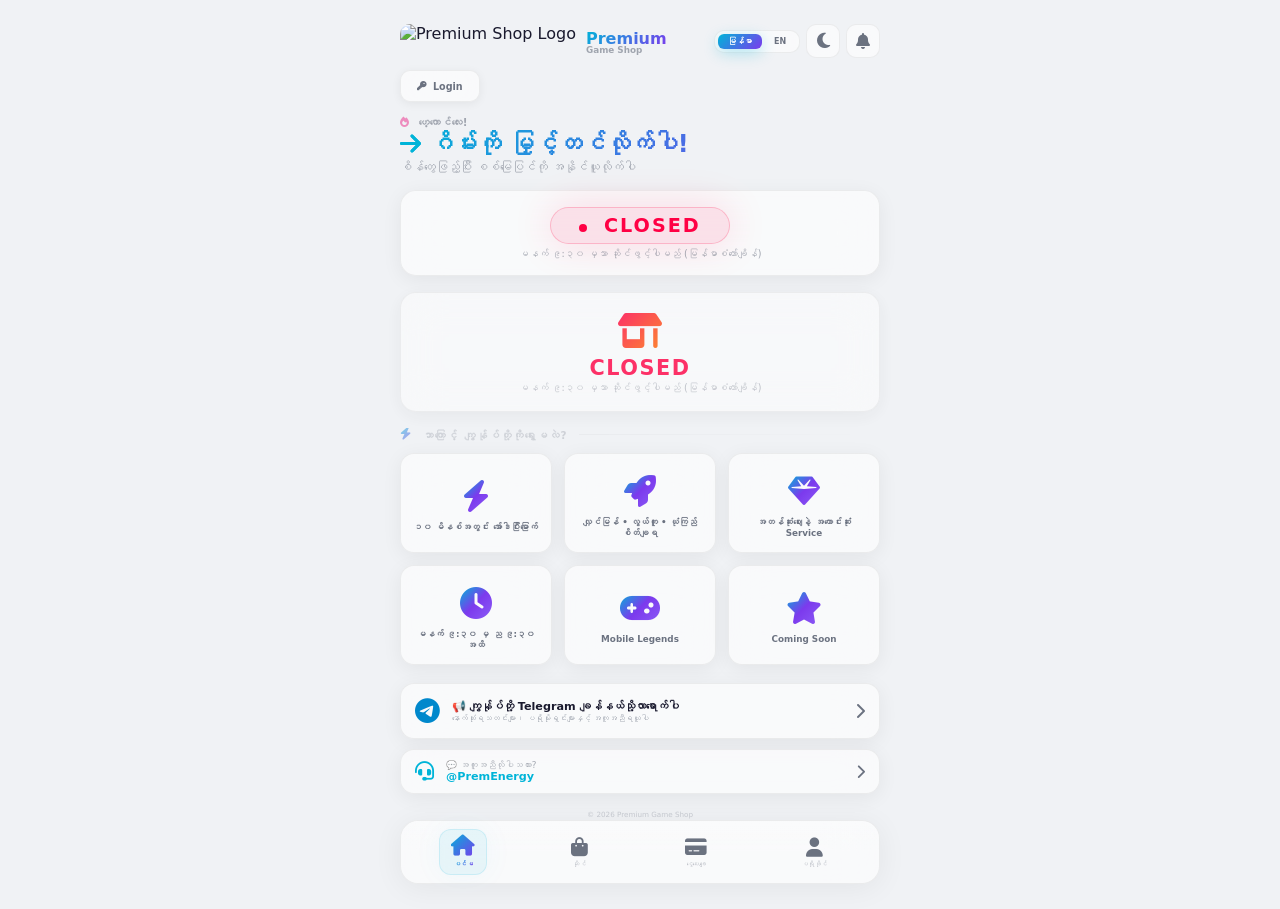
==== commit a2709199: "Update index.html" ====
--- a/index.html
+++ b/index.html
@@ -3,29 +3,32 @@
 <head>
     <meta charset="UTF-8">
     <meta name="viewport" content="width=device-width, initial-scale=1.0, maximum-scale=1.0, user-scalable=no">
-    <title>⚡ MLBB Global Packages</title>
+    <title>⚡ Premium Shop</title>
     <link rel="stylesheet" href="https://cdnjs.cloudflare.com/ajax/libs/font-awesome/6.5.0/css/all.min.css">
     <style>
         *{margin:0;padding:0;box-sizing:border-box;font-family:'Segoe UI',system-ui,sans-serif}
         
         :root {
-            --bg-primary: #e8eaf0;
+            --bg-primary: #f0f2f5;
             --bg-secondary: #ffffff;
-            --bg-card: rgba(255,255,255,0.35);
+            --bg-card: rgba(255,255,255,0.6);
             --bg-input: rgba(255,255,255,0.7);
             --text-primary: #1a1a2e;
             --text-secondary: #6b7280;
-            --border-color: rgba(0,0,0,0.08);
+            --border-color: rgba(0,0,0,0.06);
             --shadow: rgba(0,0,0,0.06);
             --shadow-hover: rgba(0,0,0,0.1);
-            --primary: #6c5ce7;
+            --cyan: #00b4d8;
+            --cyan-glow: rgba(0,180,216,0.2);
+            --purple: #7c3aed;
+            --violet: #8b5cf6;
+            --pink: #ec4899;
             --gold: #f5a623;
-            --gold-glow: rgba(245,166,35,0.2);
-            --cyan: #00b4d8;
+            --gold-glow: rgba(245,166,35,0.25);
             --orange: #ff6a00;
+            --red: #ff0044;
             --green: #00c853;
-            --red: #ff0044;
-            --pink: #ff2d78;
+            --green-glow: rgba(0,200,83,0.2);
         }
 
         .night-mode {
@@ -37,6 +40,7 @@
             --text-secondary: #a8a8c8;
             --border-color: rgba(255,255,255,0.06);
             --shadow: rgba(0,0,0,0.3);
+            --shadow-hover: rgba(0,0,0,0.4);
             --gold: #ffd700;
             --gold-glow: rgba(255,215,0,0.2);
         }
@@ -52,190 +56,498 @@
 
         .container{max-width:480px;margin:0 auto}
 
-        .glass-box {
-            background: var(--bg-card);
-            backdrop-filter: blur(20px);
-            -webkit-backdrop-filter: blur(20px);
-            border: 1px solid var(--border-color);
-            border-radius: 16px;
-            box-shadow: 0 4px 20px var(--shadow), inset 0 1px 0 rgba(255,255,255,0.1);
-            transition: all 0.3s cubic-bezier(0.34, 1.56, 0.64, 1);
-        }
-        .glass-box:hover {
-            transform: translateY(-4px);
-            box-shadow: 0 8px 30px var(--shadow-hover), inset 0 1px 0 rgba(255,255,255,0.15);
-        }
-
         .header{display:flex;justify-content:space-between;align-items:flex-start;padding:8px 0 14px;flex-wrap:wrap;gap:6px}
         .header .left{display:flex;flex-direction:column;gap:8px}
         .header .left .logo-wrap{display:flex;align-items:center;gap:10px}
         .header .left .logo-wrap img{height:38px;width:auto;border-radius:10px}
         .header .left .logo-wrap .text-group{display:flex;flex-direction:column;line-height:1.1}
-        .header .left .logo-wrap .text-group .premium{font-size:1rem;font-weight:800;background:linear-gradient(135deg,var(--gold),var(--orange));-webkit-background-clip:text;-webkit-text-fill-color:transparent;text-shadow:0 0 20px var(--gold-glow)}
+        .header .left .logo-wrap .text-group .premium{
+            font-size:1rem;
+            font-weight:800;
+            background:linear-gradient(135deg, var(--cyan), var(--purple), var(--violet), var(--pink));
+            -webkit-background-clip:text;
+            -webkit-text-fill-color:transparent;
+            background-size:300% 300%;
+            animation:colorShift 2s ease-in-out infinite
+        }
+        @keyframes colorShift {
+            0%{background-position:0% 50%}
+            50%{background-position:100% 50%}
+            100%{background-position:0% 50%}
+        }
         .header .left .logo-wrap .text-group .shop{font-size:0.55rem;font-weight:600;color:var(--text-secondary);opacity:0.6;margin-top:-2px}
-        .header .left .auth-btn{display:none}
+        
+        .header .left .auth-btn{
+            background:var(--bg-card);
+            border:1px solid var(--border-color);
+            color:var(--text-secondary);
+            padding:6px 16px;
+            border-radius:10px;
+            font-size:0.6rem;
+            font-weight:600;
+            cursor:pointer;
+            display:inline-flex;
+            align-items:center;
+            gap:6px;
+            height:32px;
+            width:fit-content;
+            box-shadow:0 2px 10px var(--shadow);
+            transition:all 0.3s cubic-bezier(0.34, 1.56, 0.64, 1);
+            backdrop-filter:blur(20px);
+        }
+        .header .left .auth-btn:active{transform:scale(0.92)!important}
+        .header .left .auth-btn:hover{border-color:var(--cyan);color:var(--cyan)}
+        .header .left .auth-btn.logged-in{
+            background:linear-gradient(135deg,var(--cyan),var(--purple),var(--violet));
+            color:#fff;
+            border-color:var(--cyan);
+            box-shadow:0 4px 20px var(--cyan-glow)
+        }
+        .header .left .auth-btn.logged-in:active{transform:scale(0.92)!important}
+        .header .left .auth-btn .avatar-small{
+            width:22px;
+            height:22px;
+            border-radius:50%;
+            display:inline-flex;
+            align-items:center;
+            justify-content:center;
+            font-size:0.6rem;
+            font-weight:700;
+            color:#fff;
+            background:linear-gradient(135deg,var(--cyan),var(--purple));
+            flex-shrink:0;
+            text-transform:uppercase
+        }
+        .header .left .auth-btn img{
+            width:22px;
+            height:22px;
+            border-radius:50%;
+            object-fit:cover;
+            flex-shrink:0;
+        }
         
         .header .right .top{display:flex;gap:6px;align-items:center}
-        .header .right .top .lang-switcher{display:flex;gap:2px;background:var(--bg-card);padding:3px;border-radius:10px;border:1px solid var(--border-color);box-shadow:0 2px 10px var(--shadow)}
-        .header .right .top .lang-switcher .lang-btn{background:transparent;border:none;color:var(--text-secondary);padding:3px 10px;border-radius:6px;font-size:0.5rem;font-weight:700;cursor:pointer;text-transform:uppercase}
-        .header .right .top .lang-switcher .lang-btn.active{background:linear-gradient(135deg,var(--gold),var(--orange));color:#fff;box-shadow:0 4px 15px var(--gold-glow)}
-        .header .right .top .night-toggle{background:var(--bg-card);border:1px solid var(--border-color);border-radius:10px;width:34px;height:34px;display:flex;align-items:center;justify-content:center;cursor:pointer;font-size:1.1rem;color:var(--text-secondary);box-shadow:0 2px 10px var(--shadow);transition:all 0.2s cubic-bezier(0.34,1.56,0.64,1)}
-        .header .right .top .night-toggle:active{transform:scale(0.92)}
+        .header .right .top .lang-switcher{
+            display:flex;
+            gap:2px;
+            background:var(--bg-card);
+            padding:3px;
+            border-radius:10px;
+            border:1px solid var(--border-color);
+            backdrop-filter:blur(20px)
+        }
+        .header .right .top .lang-switcher .lang-btn{
+            background:transparent;
+            border:none;
+            color:var(--text-secondary);
+            padding:3px 10px;
+            border-radius:6px;
+            font-size:0.5rem;
+            font-weight:700;
+            cursor:pointer;
+            text-transform:uppercase;
+            transition:all 0.3s cubic-bezier(0.34, 1.56, 0.64, 1)
+        }
+        .header .right .top .lang-switcher .lang-btn:active{transform:scale(0.92)!important}
+        .header .right .top .lang-switcher .lang-btn.active{
+            background:linear-gradient(135deg,var(--cyan),var(--purple));
+            color:#fff;
+            box-shadow:0 4px 15px rgba(0,180,216,0.3)
+        }
+        .header .right .top .night-toggle{
+            background:var(--bg-card);
+            border:1px solid var(--border-color);
+            border-radius:10px;
+            width:34px;
+            height:34px;
+            display:flex;
+            align-items:center;
+            justify-content:center;
+            cursor:pointer;
+            font-size:1.1rem;
+            color:var(--text-secondary);
+            backdrop-filter:blur(20px);
+            transition:all 0.3s cubic-bezier(0.34, 1.56, 0.64, 1)
+        }
+        .header .right .top .night-toggle:active{transform:scale(0.92)!important}
         .night-mode .header .right .top .night-toggle .fa-sun{color:#ffd700}
-        .header .right .top .noti-btn{background:var(--bg-card);border:1px solid var(--border-color);border-radius:10px;width:34px;height:34px;display:flex;align-items:center;justify-content:center;cursor:pointer;font-size:1rem;color:var(--text-secondary);position:relative;text-decoration:none;box-shadow:0 2px 10px var(--shadow)}
-        .header .right .top .noti-btn:active{transform:scale(0.92)}
-        .header .right .top .noti-btn .badge{position:absolute;top:-4px;right:-4px;background:var(--red);color:#fff;font-size:0.4rem;font-weight:700;padding:1px 6px;border-radius:50%;display:none}
-
-        .page-header{margin-bottom:16px;animation:slideUp 0.6s ease}
-        .page-header h1{font-size:1.3rem;font-weight:800;color:var(--text-primary)}
-        .page-header h1 span{background:linear-gradient(135deg,var(--gold),var(--orange));-webkit-background-clip:text;-webkit-text-fill-color:transparent}
-        .page-header h1 i{color:var(--cyan);-webkit-text-fill-color:initial;margin-right:6px}
-        .page-header p{color:var(--text-secondary);font-size:0.7rem;margin-top:2px}
-
-        .server-selector{background:var(--bg-card);backdrop-filter:blur(20px);border:1px solid var(--border-color);border-radius:14px;padding:10px 14px;display:flex;align-items:center;gap:12px;margin-bottom:16px;box-shadow:0 4px 20px var(--shadow), inset 0 1px 0 rgba(255,255,255,0.1)}
-        .server-selector .label{font-size:0.55rem;color:var(--text-secondary);font-weight:600;text-transform:uppercase;letter-spacing:0.5px}
-        .server-selector .options{display:flex;gap:6px;flex-wrap:wrap}
-        .server-selector .options .opt{background:var(--bg-input);border:1px solid var(--border-color);color:var(--text-secondary);padding:4px 14px;border-radius:8px;font-size:0.55rem;font-weight:600;cursor:pointer;transition:all 0.3s cubic-bezier(0.34,1.56,0.64,1)}
-        .server-selector .options .opt:active{transform:scale(0.92)}
-        .server-selector .options .opt.active{background:linear-gradient(135deg,var(--gold),var(--orange));color:#fff;border-color:var(--gold);box-shadow:0 0 20px var(--gold-glow)}
-
-        .package-grid{display:grid;grid-template-columns:repeat(3,1fr);gap:8px;margin-bottom:20px}
-        .package-item{background:var(--bg-card);backdrop-filter:blur(20px);border:1px solid var(--border-color);border-radius:14px;padding:12px 8px;text-align:center;cursor:pointer;transition:all 0.3s cubic-bezier(0.34,1.56,0.64,1);box-shadow:0 4px 20px var(--shadow), inset 0 1px 0 rgba(255,255,255,0.1);position:relative;overflow:hidden}
-        .package-item:active{transform:scale(0.94)}
-        .package-item:hover{transform:translateY(-4px);border-color:rgba(245,166,35,0.3)}
-        .package-item.selected{border-color:var(--gold);background:rgba(245,166,35,0.06);box-shadow:0 0 12px var(--gold-glow)}
-        .package-item.selected .price{color:var(--gold)}
-        
-        .package-item .pkg-img{width:100%;height:auto;border-radius:8px;display:block;margin-bottom:4px;transition:all 0.3s ease;animation:floatIcon 3s ease-in-out infinite}
-        .package-item:hover .pkg-img{transform:scale(1.04)}
-        .package-item.selected .pkg-img{box-shadow:0 0 8px var(--gold-glow)}
-        
-        .package-item .info{display:flex;flex-direction:column;gap:1px;position:relative;z-index:1}
-        .package-item .info .name{font-size:0.65rem;font-weight:700;color:var(--text-primary)}
-        .package-item .info .sub{font-size:0.4rem;color:var(--text-secondary);line-height:1.2}
-        .package-item .info .badge{display:inline-block;font-size:0.35rem;color:var(--gold);background:rgba(245,166,35,0.1);padding:1px 8px;border-radius:8px;border:1px solid rgba(245,166,35,0.08);font-weight:600;margin-top:2px;width:fit-content;margin-left:auto;margin-right:auto}
-        .package-item .right{display:flex;flex-direction:column;align-items:center;gap:4px;position:relative;z-index:1;margin-top:4px}
-        .package-item .right .price{font-size:0.65rem;font-weight:700;color:var(--text-secondary);transition:all 0.4s ease}
-        .package-item .right .btn-label{font-size:0.45rem;color:var(--text-secondary);font-weight:500;opacity:0.6;letter-spacing:0.3px}
-        .package-item .right .buy-btn{display:none;background:linear-gradient(135deg,var(--gold),var(--orange));color:#fff;border:none;padding:4px 12px;border-radius:8px;font-size:0.45rem;font-weight:700;cursor:pointer;transition:all 0.3s cubic-bezier(0.34,1.56,0.64,1);box-shadow:0 4px 15px var(--gold-glow)}
-        .package-item .right .buy-btn:active{transform:scale(0.88)}
-        .package-item.selected .right .buy-btn{display:block}
-        .package-item.selected .right .btn-label{display:none}
-
-        .section-title{font-size:0.65rem;font-weight:700;color:var(--text-secondary);text-transform:uppercase;letter-spacing:2px;margin-bottom:12px;display:flex;align-items:center;gap:10px;opacity:0.5}
+        .header .right .top .noti-btn{
+            background:var(--bg-card);
+            border:1px solid var(--border-color);
+            border-radius:10px;
+            width:34px;
+            height:34px;
+            display:flex;
+            align-items:center;
+            justify-content:center;
+            cursor:pointer;
+            font-size:1rem;
+            color:var(--text-secondary);
+            position:relative;
+            text-decoration:none;
+            backdrop-filter:blur(20px);
+            transition:all 0.3s cubic-bezier(0.34, 1.56, 0.64, 1)
+        }
+        .header .right .top .noti-btn:active{transform:scale(0.92)!important}
+        .header .right .top .noti-btn .badge{
+            position:absolute;
+            top:-4px;
+            right:-4px;
+            background:var(--red);
+            color:#fff;
+            font-size:0.4rem;
+            font-weight:700;
+            padding:1px 6px;
+            border-radius:50%;
+            display:none
+        }
+
+        .welcome{margin-bottom:16px;animation:slideUp 0.6s ease}
+        .welcome .greeting{font-size:0.65rem;color:var(--text-secondary);font-weight:600;letter-spacing:1px;text-transform:uppercase;opacity:0.6}
+        .welcome .greeting i{color:var(--pink);margin-right:4px}
+        .welcome h2{
+            font-size:1.5rem;
+            margin-top:2px;
+            font-weight:800;
+            background:linear-gradient(135deg,var(--cyan),var(--purple),var(--violet),var(--pink));
+            -webkit-background-clip:text;
+            -webkit-text-fill-color:transparent;
+            background-size:300% 300%;
+            animation:gradientMove 2s ease-in-out infinite
+        }
+        @keyframes gradientMove{
+            0%{background-position:0% 50%}
+            50%{background-position:100% 50%}
+            100%{background-position:0% 50%}
+        }
+        .welcome h2 i{color:var(--cyan);-webkit-text-fill-color:initial}
+        .welcome p{color:var(--text-secondary);font-size:0.75rem;margin-top:2px;opacity:0.6}
+
+        .shop-status-banner{
+            background:var(--bg-card);
+            backdrop-filter:blur(20px);
+            border:1px solid var(--border-color);
+            border-radius:16px;
+            padding:16px 20px;
+            margin-bottom:16px;
+            cursor:pointer;
+            box-shadow:0 4px 20px var(--shadow);
+            transition:all 0.3s cubic-bezier(0.34, 1.56, 0.64, 1)
+        }
+        .shop-status-banner:hover{transform:translateY(-4px);box-shadow:0 8px 30px var(--shadow-hover)}
+        .shop-status-banner:active{transform:scale(0.96)!important}
+        .shop-status-banner .banner-content{display:flex;flex-direction:column;align-items:center;gap:4px}
+        .shop-status-banner .banner-status{
+            font-size:1.2rem;
+            font-weight:900;
+            padding:6px 28px;
+            border-radius:30px;
+            text-transform:uppercase;
+            letter-spacing:2px;
+            text-align:center
+        }
+        .shop-status-banner .banner-status.open{
+            background:rgba(0,200,83,0.1);
+            color:var(--green);
+            border:1px solid rgba(0,200,83,0.2);
+            box-shadow:0 0 40px rgba(0,200,83,0.15)
+        }
+        .shop-status-banner .banner-status.closed{
+            background:rgba(255,0,68,0.1);
+            color:var(--red);
+            border:1px solid rgba(255,0,68,0.2);
+            box-shadow:0 0 40px rgba(255,0,68,0.15)
+        }
+        .shop-status-banner .banner-status.open .status-dot{
+            display:inline-block;
+            width:8px;
+            height:8px;
+            background:var(--green);
+            border-radius:50%;
+            margin-right:8px;
+            animation:pulseDot 1s ease-in-out infinite
+        }
+        .shop-status-banner .banner-status.closed .status-dot{
+            display:inline-block;
+            width:8px;
+            height:8px;
+            background:var(--red);
+            border-radius:50%;
+            margin-right:8px;
+            animation:pulseDotRed 1s ease-in-out infinite
+        }
+        @keyframes pulseDot{0%,100%{opacity:1;transform:scale(1)}50%{opacity:0.3;transform:scale(0.6)}}
+        @keyframes pulseDotRed{0%,100%{opacity:1;transform:scale(1)}50%{opacity:0.2;transform:scale(0.5)}}
+        .shop-status-text{font-size:0.6rem;color:var(--text-secondary);text-align:center;opacity:0.6}
+
+        .shop-card{
+            background:var(--bg-card);
+            backdrop-filter:blur(20px);
+            border:1px solid var(--border-color);
+            border-radius:16px;
+            padding:18px 14px;
+            text-align:center;
+            cursor:pointer;
+            transition:all 0.3s cubic-bezier(0.34, 1.56, 0.64, 1);
+            margin-bottom:16px;
+            box-shadow:0 4px 20px var(--shadow);
+            text-decoration:none;
+            display:block
+        }
+        .shop-card:hover{transform:translateY(-4px);box-shadow:0 8px 30px var(--shadow-hover)}
+        .shop-card:active{transform:scale(0.96)!important}
+        .shop-card .icon{font-size:2.2rem;display:block;margin-bottom:4px;animation:floatIcon 2s ease-in-out infinite}
+        .shop-card .icon i{background:linear-gradient(135deg,var(--cyan),var(--purple),var(--violet));-webkit-background-clip:text;-webkit-text-fill-color:transparent}
+        @keyframes floatIcon{0%,100%{transform:translateY(0)}50%{transform:translateY(-6px)}}
+        .shop-card .label{
+            font-weight:900;
+            font-size:1.3rem;
+            letter-spacing:1.5px;
+            text-transform:uppercase;
+            background:linear-gradient(135deg,var(--cyan),var(--purple),var(--violet),var(--pink));
+            -webkit-background-clip:text;
+            -webkit-text-fill-color:transparent;
+            background-size:300% 300%;
+            animation:gradientMove 2s ease-in-out infinite
+        }
+        .shop-card .sub{font-size:0.6rem;color:var(--text-secondary);margin-top:2px;opacity:0.5}
+        .shop-card.closed{opacity:0.8}
+        .shop-card.closed .icon i{background:linear-gradient(135deg,var(--red),var(--orange));-webkit-background-clip:text;-webkit-text-fill-color:transparent}
+        .shop-card.closed .label{color:var(--red);-webkit-text-fill-color:var(--red);background:none;animation:none}
+
+        .section-title{
+            font-size:.65rem;
+            font-weight:700;
+            color:var(--text-secondary);
+            text-transform:uppercase;
+            letter-spacing:2px;
+            margin-bottom:12px;
+            display:flex;
+            align-items:center;
+            gap:10px;
+            opacity:.5
+        }
         .section-title::after{content:'';flex:1;height:1px;background:linear-gradient(90deg,var(--border-color),transparent)}
-        .section-title i{color:var(--cyan)}
+        .section-title i{
+            background:linear-gradient(135deg,var(--cyan),var(--purple),var(--violet),var(--pink));
+            -webkit-background-clip:text;
+            -webkit-text-fill-color:transparent;
+            background-size:300% 300%;
+            animation:iconGradient 1.5s ease-in-out infinite;
+            font-size:0.8rem
+        }
+        @keyframes iconGradient{
+            0%{background-position:0% 50%}
+            50%{background-position:100% 50%}
+            100%{background-position:0% 50%}
+        }
+        .section-title span{color:var(--text-secondary);opacity:0.5}
+
+        .services-grid{display:grid;grid-template-columns:repeat(3,1fr);gap:12px;margin-bottom:18px}
+        .services-grid .service{
+            background:var(--bg-card);
+            backdrop-filter:blur(20px);
+            border:1px solid var(--border-color);
+            border-radius:14px;
+            padding:18px 10px 12px;
+            text-align:center;
+            cursor:pointer;
+            transition:all 0.3s cubic-bezier(0.34, 1.56, 0.64, 1);
+            box-shadow:0 4px 20px var(--shadow);
+            min-height:100px;
+            display:flex;
+            flex-direction:column;
+            align-items:center;
+            justify-content:center
+        }
+        .services-grid .service:hover{transform:translateY(-4px);box-shadow:0 8px 30px var(--shadow-hover)}
+        .services-grid .service:active{transform:scale(0.96)!important}
+        .services-grid .service .icon{font-size:2rem;display:block;margin-bottom:6px;animation:floatIcon 3s ease-in-out infinite}
+        .services-grid .service .icon i{background:linear-gradient(135deg,var(--cyan),var(--purple),var(--violet));-webkit-background-clip:text;-webkit-text-fill-color:transparent}
+        .services-grid .service .label{font-size:0.55rem;color:var(--text-secondary);font-weight:600;line-height:1.3}
+        .services-grid .service:hover .label{color:var(--text-primary)}
+
+        .telegram-card{
+            background:var(--bg-card);
+            backdrop-filter:blur(20px);
+            border:1px solid var(--border-color);
+            border-radius:14px;
+            padding:12px 14px;
+            display:flex;
+            align-items:center;
+            gap:12px;
+            margin-bottom:10px;
+            cursor:pointer;
+            box-shadow:0 4px 20px var(--shadow);
+            transition:all 0.3s cubic-bezier(0.34, 1.56, 0.64, 1)
+        }
+        .telegram-card:hover{transform:translateY(-4px);box-shadow:0 8px 30px var(--shadow-hover)}
+        .telegram-card:active{transform:scale(0.96)!important}
+        .telegram-card .icon{font-size:1.6rem;color:#0088cc;flex-shrink:0}
+        .telegram-card .info{flex:1}
+        .telegram-card .info .title{font-size:0.7rem;font-weight:600;color:var(--text-primary)}
+        .telegram-card .info .desc{font-size:0.5rem;color:var(--text-secondary);margin-top:1px;opacity:0.6}
+        .telegram-card .arrow{color:var(--text-secondary);font-size:1rem;transition:all 0.3s ease}
+        .telegram-card:hover .arrow{color:var(--cyan);transform:translateX(4px)}
+
+        .telegram-contact{
+            background:var(--bg-card);
+            backdrop-filter:blur(20px);
+            border:1px solid var(--border-color);
+            border-radius:14px;
+            padding:10px 14px;
+            display:flex;
+            align-items:center;
+            gap:12px;
+            margin-bottom:16px;
+            cursor:pointer;
+            box-shadow:0 4px 20px var(--shadow);
+            transition:all 0.3s cubic-bezier(0.34, 1.56, 0.64, 1)
+        }
+        .telegram-contact:hover{transform:translateY(-4px);box-shadow:0 8px 30px var(--shadow-hover)}
+        .telegram-contact:active{transform:scale(0.96)!important}
+        .telegram-contact .icon{font-size:1.2rem;color:var(--cyan);flex-shrink:0}
+        .telegram-contact .info{flex:1}
+        .telegram-contact .info .label{font-size:0.55rem;color:var(--text-secondary);font-weight:500;opacity:0.6}
+        .telegram-contact .info .username{font-size:0.7rem;font-weight:600;color:var(--cyan)}
+        .telegram-contact .arrow{color:var(--text-secondary);font-size:0.9rem;transition:all 0.3s ease}
+        .telegram-contact:hover .arrow{color:var(--cyan);transform:translateX(3px)}
 
         .bottom-nav {
-            position: fixed;
-            bottom: 16px;
-            left: 16px;
-            right: 16px;
-            max-width: 480px;
-            margin: 0 auto;
+            position:fixed;
+            bottom:16px;
+            left:16px;
+            right:16px;
+            width:auto;
+            max-width:480px;
+            margin:0 auto;
             background: var(--bg-card);
             backdrop-filter: blur(24px);
+            -webkit-backdrop-filter: blur(24px);
             border: 1px solid var(--border-color);
-            border-radius: 18px;
-            display: flex;
-            justify-content: space-around;
-            padding: 8px 4px;
-            z-index: 100;
-            box-shadow: 0 4px 20px var(--shadow), inset 0 1px 0 rgba(255,255,255,0.1);
+            border-radius:18px;
+            display:flex;
+            justify-content:space-around;
+            padding:8px 4px;
+            z-index:100;
+            box-shadow: 0 4px 30px var(--shadow), inset 0 1px 0 rgba(255,255,255,0.08);
+            animation:navSlideUp 0.5s cubic-bezier(0.34, 1.56, 0.64, 1)
+        }
+        @keyframes navSlideUp {
+            from{opacity:0;transform:translateY(30px)}
+            to{opacity:1;transform:translateY(0)}
+        }
+        .bottom-nav::before {
+            content:'';
+            position:absolute;
+            top:0;
+            left:0;
+            right:0;
+            bottom:0;
+            border-radius:18px;
+            background:linear-gradient(180deg, rgba(255,255,255,0.15) 0%, transparent 50%);
+            pointer-events:none;
+            z-index:0
+        }
+        .night-mode .bottom-nav::before {
+            background:linear-gradient(180deg, rgba(255,255,255,0.05) 0%, transparent 50%)
         }
         .bottom-nav .nav-item {
-            text-align: center;
-            cursor: pointer;
-            text-decoration: none;
-            color: var(--text-secondary);
-            transition: all 0.3s cubic-bezier(0.34, 1.2, 0.64, 1);
-            padding: 6px 12px;
-            border-radius: 12px;
-            min-width: 48px;
-            border: 1px solid transparent;
-            display: flex;
-            flex-direction: column;
-            align-items: center;
-            gap: 1px;
-        }
-        .bottom-nav .nav-item:active { transform: scale(0.88); }
-        .bottom-nav .nav-item .icon{font-size:1.2rem;display:block;animation:floatIcon 3s ease-in-out infinite}
+            text-align:center;
+            cursor:pointer;
+            text-decoration:none;
+            color:var(--text-secondary);
+            transition:all 0.3s cubic-bezier(0.34, 1.56, 0.64, 1);
+            padding:6px 12px;
+            border-radius:12px;
+            min-width:48px;
+            border:1px solid transparent;
+            display:flex;
+            flex-direction:column;
+            align-items:center;
+            gap:1px;
+            animation:floatIcon 3s ease-in-out infinite;
+            position:relative;
+            z-index:1
+        }
+        .bottom-nav .nav-item:nth-child(2){animation-delay:0.2s}
+        .bottom-nav .nav-item:nth-child(3){animation-delay:0.4s}
+        .bottom-nav .nav-item:nth-child(4){animation-delay:0.6s}
+        .bottom-nav .nav-item:active{transform:scale(0.88)!important;animation:none}
+        .bottom-nav .nav-item .icon{font-size:1.2rem;display:block}
         .bottom-nav .nav-item .label{font-size:0.4rem;letter-spacing:0.5px;opacity:0.5;font-weight:400}
-        .bottom-nav .nav-item.active { 
-            background: transparent !important; 
-            border-color: transparent !important; 
-            box-shadow: none !important; 
-            color: var(--text-secondary) !important; 
+        .bottom-nav .nav-item.active{
+            background:rgba(0,180,216,0.08);
+            border:1px solid rgba(0,180,216,0.12);
+            box-shadow:0 0 30px rgba(0,180,216,0.05)
         }
         .bottom-nav .nav-item.active .icon{
-            transform: none !important; 
-            color: var(--text-secondary) !important; 
-            text-shadow: none !important; 
-            animation: floatIcon 3s ease-in-out infinite !important; 
+            transform:translateY(-2px) scale(1.1);
+            background:linear-gradient(135deg,var(--cyan),var(--purple));
+            -webkit-background-clip:text;
+            -webkit-text-fill-color:transparent
         }
         .bottom-nav .nav-item.active .label{
-            color: var(--text-secondary) !important; 
-            opacity: 0.5 !important; 
-        }
-
-        .footer-text{text-align:center;color:var(--text-secondary);font-size:0.45rem;margin-top:10px;opacity:0.3;letter-spacing:1px}
-
-        .toast{position:fixed;bottom:85px;left:50%;transform:translateX(-50%);background:var(--bg-secondary);padding:10px 20px;border-radius:12px;border:1px solid var(--border-color);color:var(--primary);font-weight:600;font-size:0.75rem;display:none;z-index:200;text-align:center;max-width:90%;box-shadow:0 4px 20px var(--shadow)}
-        .toast.show{display:block}
-        .toast.success{color:var(--green)}
-        .toast.error{color:var(--red)}
+            background:linear-gradient(135deg,var(--cyan),var(--purple));
+            -webkit-background-clip:text;
+            -webkit-text-fill-color:transparent;
+            opacity:1;
+            font-weight:600
+        }
+
+        .footer-text{text-align:center;color:var(--text-secondary);font-size:0.45rem;margin-top:10px;opacity:0.3}
+
+        .toast{
+            position:fixed;
+            bottom:85px;
+            left:50%;
+            transform:translateX(-50%);
+            background:var(--bg-secondary);
+            padding:10px 20px;
+            border-radius:12px;
+            border:1px solid var(--border-color);
+            color:var(--cyan);
+            font-weight:600;
+            font-size:0.75rem;
+            display:none;
+            z-index:200;
+            text-align:center;
+            max-width:90%;
+            box-shadow:0 4px 20px var(--shadow)
+        }
+        .toast.show{display:block;animation:toastPop 0.4s cubic-bezier(0.34, 1.56, 0.64, 1)}
         @keyframes toastPop{from{opacity:0;transform:translateX(-50%) translateY(30px) scale(0.85)}to{opacity:1;transform:translateX(-50%) translateY(0) scale(1)}}
         @keyframes slideUp{from{opacity:0;transform:translateY(30px)}to{opacity:1;transform:translateY(0)}}
+
+        .glass-box{background:var(--bg-card);backdrop-filter:blur(20px);border:1px solid var(--border-color);border-radius:16px}
+
+        /* ===== MODAL ===== */
+        .modal-overlay{position:fixed;top:0;left:0;right:0;bottom:0;background:rgba(0,0,0,0.4);backdrop-filter:blur(8px);display:none;z-index:999;align-items:center;justify-content:center;padding:20px}
+        .modal-overlay.show{display:flex;animation:fadeIn 0.3s ease}
         @keyframes fadeIn{from{opacity:0}to{opacity:1}}
-        @keyframes floatIcon {0%,100%{transform:translateY(0px)}50%{transform:translateY(-6px)}}
-
-        .modal-overlay{position:fixed;top:0;left:0;right:0;bottom:0;background:rgba(0,0,0,0.6);backdrop-filter:blur(12px);display:none;z-index:300;align-items:center;justify-content:center;padding:20px}
-        .modal-overlay.show{display:flex}
-        .modal{background:var(--bg-secondary);backdrop-filter:blur(24px);border:1px solid var(--border-color);border-radius:16px;padding:24px 20px;max-width:420px;width:100%;box-shadow:0 4px 30px var(--shadow),0 20px 60px rgba(0,0,0,0.06);position:relative;max-height:90vh;overflow-y:auto}
-        .modal::before{display:none}
-        .modal .close-btn{position:absolute;top:10px;right:14px;background:none;border:none;color:var(--text-secondary);font-size:1.1rem;cursor:pointer}
-        .modal .close-btn:active{transform:scale(0.88)}
-        .modal h2{font-size:1.2rem;color:var(--text-primary);text-align:center;margin-bottom:4px}
-        .modal .sub{color:var(--text-secondary);font-size:0.75rem;text-align:center;margin-bottom:16px}
-        .modal .form-group{margin-bottom:12px}
-        .modal .form-group label{display:block;color:var(--text-secondary);font-size:0.6rem;font-weight:600;text-transform:uppercase;letter-spacing:0.5px;margin-bottom:3px}
-        .modal .form-group input{width:100%;padding:10px 14px;border-radius:10px;border:1px solid var(--border-color);background:var(--bg-input);color:var(--text-primary);font-size:0.85rem;outline:none;transition:all 0.3s ease}
-        .modal .form-group input:focus{border-color:var(--primary);box-shadow:0 0 20px var(--primary-glow)}
-        .modal .form-group input::placeholder{color:var(--text-secondary);font-size:0.7rem}
-        .modal .form-group .input-hint{font-size:0.5rem;color:var(--text-secondary);margin-top:3px;opacity:0.5}
-        .modal .selected-row{display:flex;justify-content:space-between;align-items:center;padding:10px 14px;background:var(--bg-input);border-radius:10px;border:1px solid var(--border-color);margin-bottom:12px}
-        .modal .selected-row .pkg{font-size:0.85rem;font-weight:600;color:var(--text-primary)}
-        .modal .selected-row .price{font-size:0.9rem;font-weight:700;color:var(--gold)}
-
-        .payment-options{display:grid;grid-template-columns:1fr 1fr;gap:8px;margin-top:4px}
-        .payment-option{background:var(--bg-input);border:1px solid var(--border-color);border-radius:10px;padding:10px;text-align:center;cursor:pointer;transition:all 0.3s ease}
-        .payment-option:active{transform:scale(0.95)}
-        .payment-option.selected{border-color:var(--gold);background:rgba(245,166,35,0.06);box-shadow:0 0 30px var(--gold-glow)}
-        .payment-option .icon-box{width:40px;height:40px;border-radius:10px;display:flex;align-items:center;justify-content:center;flex-shrink:0;overflow:hidden;border:1px solid var(--border-color);background:var(--bg-input);margin:0 auto 4px}
-        .payment-option .icon-box img{width:100%;height:100%;object-fit:cover;border-radius:10px}
-        .payment-option .icon-box .icon{font-size:1.3rem;color:var(--text-secondary)}
-        .payment-option .name{font-size:0.7rem;font-weight:600;color:var(--text-primary);display:block;margin-top:2px}
-
-        .account-info{background:rgba(0,180,216,0.04);border:1px solid rgba(0,180,216,0.08);border-radius:10px;padding:10px 14px;margin-top:8px;display:none}
-        .account-info.show{display:block}
-        .account-info .acc-name{font-size:0.8rem;font-weight:600;color:var(--text-primary)}
-        .account-info .acc-number{font-size:0.75rem;color:var(--green);font-weight:500;margin-top:2px;display:flex;align-items:center;gap:8px;flex-wrap:wrap}
-        .account-info .acc-number .copy-btn{background:var(--bg-card);border:1px solid var(--border-color);color:var(--text-secondary);padding:2px 10px;border-radius:10px;font-size:0.45rem;cursor:pointer;transition:all 0.3s ease;font-weight:600}
-        .account-info .acc-number .copy-btn:active{transform:scale(0.85)}
-
-        .file-upload{border:2px dashed var(--border-color);border-radius:10px;padding:14px;text-align:center;cursor:pointer;transition:all 0.3s ease;position:relative}
-        .file-upload:active{transform:scale(0.97)}
-        .file-upload.has-file{border-color:var(--green);background:rgba(0,200,83,0.04)}
-        .file-upload .icon{font-size:1.5rem;display:block;margin-bottom:2px;color:var(--text-secondary)}
-        .file-upload .text{font-size:0.6rem;color:var(--text-secondary)}
-        .file-upload input[type="file"]{position:absolute;top:0;left:0;width:100%;height:100%;opacity:0;cursor:pointer}
-        .file-upload .file-name{font-size:0.5rem;color:var(--green);margin-top:3px;display:none}
-        .file-upload .file-name.show{display:block}
-
-        .btn-primary{width:100%;padding:11px;background:var(--bg-input);color:var(--text-secondary);border:1px solid var(--border-color);border-radius:10px;font-size:0.85rem;font-weight:700;cursor:not-allowed;transition:all 0.3s ease;margin-top:6px;opacity:0.4}
-        .btn-primary:active{transform:scale(0.96)}
-        .btn-primary.enabled{background:linear-gradient(135deg,var(--gold),var(--orange));color:#fff;border-color:var(--gold);box-shadow:0 4px 20px var(--gold-glow);cursor:pointer;opacity:1}
-        .btn-primary.loading{background:var(--bg-input);color:var(--text-secondary);border-color:var(--border-color);box-shadow:none;cursor:wait;opacity:0.6}
+        .modal-box{background:var(--bg-secondary);backdrop-filter:blur(24px);border:1px solid var(--border-color);border-radius:16px;padding:24px 20px;max-width:380px;width:100%;box-shadow:0 4px 30px var(--shadow);position:relative}
+        .modal-box .close-btn{position:absolute;top:10px;right:14px;background:none;border:none;color:var(--text-secondary);font-size:1.2rem;cursor:pointer;transition:all 0.3s cubic-bezier(0.34, 1.56, 0.64, 1)}
+        .modal-box .close-btn:active{transform:scale(0.88)!important}
+        .modal-box .close-btn:hover{color:var(--cyan)}
+        .modal-box h2{color:var(--text-primary);font-size:1.2rem;text-align:center;margin-bottom:4px}
+        .modal-box .sub{color:var(--text-secondary);font-size:0.75rem;text-align:center;margin-bottom:16px}
+        .modal-box .form-group{margin-bottom:12px}
+        .modal-box .form-group label{display:block;color:var(--text-secondary);font-size:0.6rem;font-weight:600;text-transform:uppercase;letter-spacing:0.5px;margin-bottom:3px}
+        .modal-box .form-group input{width:100%;padding:10px 14px;border-radius:10px;border:1px solid var(--border-color);background:var(--bg-input);color:var(--text-primary);font-size:0.85rem;outline:none;transition:all 0.3s ease}
+        .modal-box .form-group input:focus{border-color:var(--cyan);box-shadow:0 0 20px var(--cyan-glow)}
+        .modal-box .form-group input::placeholder{color:var(--text-secondary);font-size:0.7rem}
+        .modal-box .btn-primary{width:100%;padding:11px;background:var(--bg-card);color:var(--text-secondary);border:1px solid var(--border-color);border-radius:10px;font-size:0.85rem;font-weight:700;cursor:not-allowed;transition:all 0.3s ease;opacity:0.4}
+        .modal-box .btn-primary.enabled{background:linear-gradient(135deg,var(--cyan),var(--purple),var(--violet));color:#fff;border-color:var(--cyan);box-shadow:0 4px 20px var(--cyan-glow);cursor:pointer;opacity:1}
+        .modal-box .btn-primary.enabled:active{transform:scale(0.96)!important}
+        .modal-box .switch-link{color:var(--cyan);cursor:pointer;font-weight:600;text-align:center;display:block;margin-top:12px;font-size:0.7rem;transition:all 0.3s cubic-bezier(0.34, 1.56, 0.64, 1)}
+        .modal-box .switch-link:active{transform:scale(0.92)!important}
+        .modal-box .forgot-link{color:var(--text-secondary);cursor:pointer;font-size:0.55rem;text-align:right;display:block;margin-top:6px;transition:all 0.3s cubic-bezier(0.34, 1.56, 0.64, 1)}
+        .modal-box .forgot-link:active{transform:scale(0.92)!important}
+        .modal-box .forgot-link:hover{color:var(--cyan)}
+        .modal-box .error-msg{color:var(--red);font-size:0.55rem;text-align:center;margin-bottom:10px;display:none;padding:6px 12px;background:rgba(255,0,68,0.06);border-radius:8px;border:1px solid rgba(255,0,68,0.08)}
+        .modal-box .error-msg.show{display:block}
+        .modal-box .success-msg{color:var(--green);font-size:0.55rem;text-align:center;margin-bottom:10px;display:none;padding:6px 12px;background:rgba(0,200,83,0.06);border-radius:8px;border:1px solid rgba(0,200,83,0.08)}
+        .modal-box .success-msg.show{display:block}
     </style>
 </head>
 <body>
@@ -249,661 +561,637 @@
                     <span class="shop" id="appSub">Game Shop</span>
                 </div>
             </div>
+            <div class="auth-btn" id="authBtn"><i class="fas fa-key"></i> Login</div>
         </div>
         <div class="right">
             <div class="top">
                 <div class="lang-switcher">
-                    <button class="lang-btn active" data-lang="my" onclick="setLang('my')">မြန်မာ</button>
-                    <button class="lang-btn" data-lang="en" onclick="setLang('en')">EN</button>
+                    <button class="lang-btn active" data-lang="my">မြန်မာ</button>
+                    <button class="lang-btn" data-lang="en">EN</button>
                 </div>
-                <button class="night-toggle" onclick="toggleNightMode()"><i class="fas fa-moon"></i></button>
+                <button class="night-toggle"><i class="fas fa-moon"></i></button>
                 <a href="notifications.html" class="noti-btn" id="notiBtn"><i class="fas fa-bell"></i><span class="badge" id="notiBadge">0</span></a>
             </div>
         </div>
     </div>
 
-    <div class="page-header">
-        <h1><i class="fas fa-gem"></i> <span id="pageTitle">MLBB Global Packages</span></h1>
-        <p id="pageSub">ပက်ကေ့ချ်တစ်ခုရွေးပြီး ဝယ်ယူပါ</p>
+    <div class="welcome">
+        <div class="greeting"><i class="fas fa-fire"></i> <span id="greeting">ဟေ့ကောင်လေး!</span></div>
+        <h2><i class="fas fa-arrow-right"></i> ဂိမ်းကို <span>မြှင့်တင်လိုက်ပါ!</span></h2>
+        <p id="subtitle">စိန်တွေဖြည့်ပြီး စစ်မြေပြင်ကို အနိုင်ယူလိုက်ပါ</p>
     </div>
 
-    <div class="server-selector">
-        <span class="label"><i class="fas fa-server"></i> Server</span>
-        <div class="options">
-            <span class="opt active" data-server="global">Global</span>
+    <div class="shop-status-banner" id="shopStatusBanner">
+        <div class="banner-content">
+            <div class="banner-status open" id="statusBadge"><span class="status-dot"></span> OPEN</div>
+            <div class="shop-status-text" id="statusText">မနက် ၉:၃၀ မှ ည ၉:၃၀ အတွင်းသာ ဆိုင်ဖွင့်မည် (မြန်မာစံတော်ချိန်)</div>
         </div>
     </div>
 
-    <div class="section-title"><i class="fas fa-gift"></i> <span id="bundlesTitle">ပက်ကေ့ချ်များ</span></div>
-    <div class="package-grid" id="bundlesList"></div>
-    
-    <div class="section-title"><i class="fas fa-star"></i> <span id="doubleTitle">နှစ်ဆဖြည့်မှု</span></div>
-    <div class="package-grid" id="doubleList"></div>
-    
-    <div class="section-title"><i class="fas fa-diamond"></i> <span id="diamondsTitle">စိန်များ</span></div>
-    <div class="package-grid" id="diamondsList"></div>
+    <a href="shop.html" class="shop-card open" id="shopCard">
+        <span class="icon"><i class="fas fa-store-alt"></i></span>
+        <div class="label" id="goToShop">⚡ GO TO SHOP</div>
+        <div class="sub" id="shopSubText">ပက်ကေ့ခ်ျအားလုံးကိုကြည့်ပါ</div>
+    </a>
+
+    <div class="section-title"><i class="fas fa-bolt"></i> <span id="servicesTitle">ဘာကြောင့် ကျွန်ုပ်တို့ကိုရွေးမလဲ?</span></div>
+    <div class="services-grid">
+        <div class="service"><span class="icon"><i class="fas fa-bolt"></i></span><span class="label" id="s1">၁၀ မိနစ်အတွင်း အော်ဒါပြီးမြောက်</span></div>
+        <div class="service"><span class="icon"><i class="fas fa-rocket"></i></span><span class="label" id="s2">လျှင်မြန် • လွယ်ကူ • ယုံကြည်စိတ်ချရ</span></div>
+        <div class="service"><span class="icon"><i class="fas fa-gem"></i></span><span class="label" id="s3">အတန်ဆုံးဈေးနဲ့ အကောင်းဆုံး Service</span></div>
+        <div class="service"><span class="icon"><i class="fas fa-clock"></i></span><span class="label" id="s4">မနက် ၉:၃၀ မှ ည ၉:၃၀ အထိ</span></div>
+        <div class="service"><span class="icon"><i class="fas fa-gamepad"></i></span><span class="label" id="s5">Mobile Legends</span></div>
+        <div class="service"><span class="icon"><i class="fas fa-star"></i></span><span class="label" id="s6">Coming Soon</span></div>
+    </div>
+
+    <div class="telegram-card">
+        <span class="icon"><i class="fab fa-telegram-plane"></i></span>
+        <div class="info">
+            <div class="title" id="telegramTitle">📢 ကျွန်ုပ်တို့ Telegram ချန်နယ်သို့လာရောက်ပါ</div>
+            <div class="desc" id="telegramDesc">နောက်ဆုံးရသတင်းများ၊ ပရိုမိုးရှင်းများနှင့် အကူအညီရယူပါ</div>
+        </div>
+        <span class="arrow"><i class="fas fa-chevron-right"></i></span>
+    </div>
+
+    <div class="telegram-contact">
+        <span class="icon"><i class="fas fa-headset"></i></span>
+        <div class="info">
+            <div class="label" id="contactLabel">💬 အကူအညီလိုပါသလား?</div>
+            <div class="username">@PremEnergy</div>
+        </div>
+        <span class="arrow"><i class="fas fa-chevron-right"></i></span>
+    </div>
 
     <div class="footer-text">&copy; 2026 Premium Game Shop</div>
 </div>
 
 <div class="bottom-nav">
-    <a href="index.html" class="nav-item" onclick="handleNavClick(this, event)"><span class="icon"><i class="fas fa-home"></i></span><span class="label" id="navHome">ပင်မ</span></a>
-    <a href="shop.html" class="nav-item" onclick="handleNavClick(this, event)"><span class="icon"><i class="fas fa-shopping-bag"></i></span><span class="label" id="navShop">ဆိုင်</span></a>
-    <a href="payment.html" class="nav-item" onclick="handleNavClick(this, event)"><span class="icon"><i class="fas fa-credit-card"></i></span><span class="label" id="navPayment">ငွေပေးချေ</span></a>
-    <a href="profile.html" class="nav-item" onclick="handleNavClick(this, event)"><span class="icon"><i class="fas fa-user"></i></span><span class="label" id="navProfile">ပရိုဖိုင်</span></a>
+    <a href="index.html" class="nav-item active"><span class="icon"><i class="fas fa-home"></i></span><span class="label" id="navHome">ပင်မ</span></a>
+    <a href="shop.html" class="nav-item"><span class="icon"><i class="fas fa-shopping-bag"></i></span><span class="label" id="navShop">ဆိုင်</span></a>
+    <a href="payment.html" class="nav-item"><span class="icon"><i class="fas fa-credit-card"></i></span><span class="label" id="navPayment">ငွေပေးချေ</span></a>
+    <a href="profile.html" class="nav-item"><span class="icon"><i class="fas fa-user"></i></span><span class="label" id="navProfile">ပရိုဖိုင်</span></a>
 </div>
 
 <div class="toast" id="toast"></div>
 
-<div class="modal-overlay" id="checkoutModal">
-    <div class="modal">
-        <button class="close-btn" onclick="closeCheckoutModal()">✕</button>
-        <h2 id="modalTitle">🛒 အော်ဒါတင်ရန်</h2>
-        <p class="sub" id="modalSub">အချက်အလက်များကို မှန်ကန်စွာဖြည့်သွင်းပါ</p>
+<!-- ===== MODAL ===== -->
+<div class="modal-overlay" id="authModal">
+    <div class="modal-box">
+        <button class="close-btn" onclick="closeModal()"><i class="fas fa-times"></i></button>
+        <h2 id="modalTitle">ဝင်ရန်</h2>
+        <p class="sub" id="modalSub">ပြန်လည်ကြိုဆိုပါတယ်!</p>
+        <div class="error-msg" id="loginError"></div>
+        <div class="success-msg" id="loginSuccess"></div>
         
-        <div class="selected-row">
-            <span class="pkg" id="modalPackage">Loading...</span>
-            <span class="price" id="modalPrice">0 Ks</span>
-        </div>
-
-        <div class="form-group">
-            <label><i class="fas fa-gamepad"></i> <span id="gameIdLabel">ဂိမ်းအိုင်ဒီ</span></label>
-            <input type="text" id="gameId" placeholder="ဂိမ်းအိုင်ဒီ နံပါတ်ထည့်ပါ (e.g. 12345678)" inputmode="numeric" pattern="[0-9]*">
-            <div class="input-hint" id="gameIdHint">နံပါတ်သာ ထည့်ပါ</div>
+        <div id="loginForm">
+            <div class="form-group">
+                <label id="emailLabel">အီးမေးလ် / အသုံးပြုသူအမည် / ဖုန်းနံပါတ်</label>
+                <input type="text" id="loginInput" placeholder="သင့်အီးမေးလ်၊ အသုံးပြုသူအမည် သို့မဟုတ် ဖုန်းနံပါတ်ထည့်ပါ">
+            </div>
+            <div class="form-group">
+                <label id="passLabel">စကားဝှက်</label>
+                <input type="password" id="loginPassword" placeholder="သင့်စကားဝှက်ထည့်ပါ">
+            </div>
+            <button class="btn-primary" id="loginBtn">ဝင်ရန်</button>
+            <span class="switch-link" id="switchToRegister">အကောင့်မရှိသေးဘူး? မှတ်ပုံတင်ရန်</span>
         </div>
         
-        <div class="form-group">
-            <label><i class="fas fa-server"></i> <span id="serverIdLabel">ဆာဗာအိုင်ဒီ</span></label>
-            <input type="text" id="serverId" placeholder="ဆာဗာအိုင်ဒီ နံပါတ်ထည့်ပါ (e.g. 9876)" inputmode="numeric" pattern="[0-9]*">
-            <div class="input-hint" id="serverIdHint">နံပါတ်သာ ထည့်ပါ</div>
+        <div id="registerForm" style="display:none;">
+            <div class="form-group">
+                <label id="regUsernameLabel">အသုံးပြုသူအမည် <span style="color:var(--red);">*</span></label>
+                <input type="text" id="regUsername" placeholder="အသုံးပြုသူအမည်ရွေးပါ">
+            </div>
+            <div class="form-group">
+                <label id="regEmailLabel">အီးမေးလ်</label>
+                <input type="email" id="regEmail" placeholder="သင့်အီးမေးလ်ထည့်ပါ">
+            </div>
+            <div class="form-group">
+                <label id="regPhoneLabel">ဖုန်းနံပါတ်</label>
+                <input type="tel" id="regPhone" placeholder="သင့်ဖုန်းနံပါတ်ထည့်ပါ">
+            </div>
+            <div class="form-group">
+                <label id="regPassLabel">စကားဝှက် <span style="color:var(--red);">*</span></label>
+                <input type="password" id="regPassword" placeholder="အနည်းဆုံး ၄ လုံး">
+            </div>
+            <div class="form-group">
+                <label id="regConfirmLabel">စကားဝှက်အတည်ပြုရန် <span style="color:var(--red);">*</span></label>
+                <input type="password" id="regConfirmPassword" placeholder="စကားဝှက်ပြန်ထည့်ပါ">
+            </div>
+            <button class="btn-primary" id="registerBtn">မှတ်ပုံတင်ရန်</button>
+            <span class="switch-link" id="switchToLogin">အကောင့်ရှိပြီးသား? ဝင်ရန်</span>
         </div>
-
-        <div class="form-group">
-            <label><i class="fas fa-money-bill-wave"></i> <span id="paymentLabel">ငွေပေးချေရန်</span></label>
-            <div class="payment-options" id="paymentOptions">
-                <div class="payment-option" data-payment="wave">
-                    <div class="icon-box">
-                        <img src="https://i.ibb.co/GvstPZx4/x.jpg" alt="Wave Pay">
-                    </div>
-                    <span class="name" id="waveName">Wave Pay</span>
-                </div>
-                <div class="payment-option" data-payment="kpay">
-                    <div class="icon-box">
-                        <img src="https://i.ibb.co/fdWfXwVC/x.jpg" alt="KBZ Pay">
-                    </div>
-                    <span class="name" id="kpayName">KBZ Pay</span>
-                </div>
-            </div>
-        </div>
-
-        <div class="account-info" id="waveInfo">
-            <div class="acc-name">🏦 Wave Pay</div>
-            <div class="acc-number">📞 09682506493 <button class="copy-btn" onclick="copyNumber('09682506493', this)">ကူးယူမည်</button></div>
-        </div>
-        <div class="account-info" id="kpayInfo">
-            <div class="acc-name">🏦 KBZ Pay</div>
-            <div class="acc-number">📞 09682506493 <button class="copy-btn" onclick="copyNumber('09682506493', this)">ကူးယူမည်</button></div>
-        </div>
-
-        <div class="form-group">
-            <label><i class="fas fa-image"></i> <span id="uploadLabel">ပြေစာတင်ပို့ရန်</span></label>
-            <div class="file-upload" id="fileUpload">
-                <span class="icon">📁</span>
-                <span class="text" id="uploadText">Screenshot ပို့ပေးပါ</span>
-                <span class="file-name" id="fileName">✅ image.png</span>
-                <input type="file" id="fileInput" accept="image/*">
-            </div>
-        </div>
-
-        <button class="btn-primary" id="submitBtn" disabled>✅ အော်ဒါတင်မည်</button>
     </div>
 </div>
 
 <script>
-    // ============================================================
-    // 🔧 TELEGRAM BOT CONFIG
-    // ============================================================
-    const TELEGRAM_BOT_TOKEN = '8751360822:AAFQNiWhfGWgUsjD7Bd5DzfHMfpkR4COHY8';
-    const TELEGRAM_CHAT_ID = '8745522082';
-    // ============================================================
-
+    // ===== LANGUAGE DATA =====
     const LANG_DATA = {
         my: {
-            appName: 'Premium', appSub: 'Game Shop',
-            home: 'ပင်မ', shop: 'ဆိုင်', payment: 'ငွေပေးချေ', profile: 'ပရိုဖိုင်',
-            pageTitle: 'MLBB Global Packages', pageSub: 'ပက်ကေ့ချ်တစ်ခုရွေးပြီး ဝယ်ယူပါ',
-            bundlesTitle: 'ပက်ကေ့ချ်များ', diamondsTitle: 'စိန်များ', doubleTitle: 'နှစ်ဆဖြည့်မှု',
-            buy: 'ဝယ်ယူရန်', selectLabel: 'ရွေးရန်', currency: 'Ks', doubleBadge: '⭐ 2x Bonus',
-            modalTitle: '🛒 အော်ဒါတင်ရန်', modalSub: 'အချက်အလက်များကို မှန်ကန်စွာဖြည့်သွင်းပါ',
-            gameId: 'ဂိမ်းအိုင်ဒီ', serverId: 'ဆာဗာအိုင်ဒီ',
-            gameIdHint: 'နံပါတ်သာ ထည့်ပါ', serverIdHint: 'နံပါတ်သာ ထည့်ပါ',
-            paymentLabel: 'ငွေပေးချေရန်', wave: 'Wave Pay', kpay: 'KBZ Pay',
-            uploadLabel: 'ပြေစာတင်ပို့ရန်', uploadText: 'Screenshot ပို့ပေးပါ', 
-            submit: 'အော်ဒါတင်မည်', submitting: '⏳ အော်ဒါတင်နေသည်...',
-            enterGameId: 'ကျေးဇူးပြု၍ ဂိမ်းအိုင်ဒီ နံပါတ်ထည့်ပါ',
-            enterServerId: 'ကျေးဇူးပြု၍ ဆာဗာအိုင်ဒီ နံပါတ်ထည့်ပါ',
-            enterNumberOnly: 'နံပါတ်သာ ထည့်ပါ (အက္ခရာမထည့်ရ)',
-            selectPayment: 'ကျေးဇူးပြု၍ ငွေပေးချေနည်းရွေးပါ',
-            uploadSlip: 'ကျေးဇူးပြု၍ Screenshot ပို့ပေးပါ',
-            orderSuccess: '✅ အော်ဒါအောင်မြင်ပါသည်!',
-            orderFail: '❌ အော်ဒါမအောင်မြင်ပါ။ ထပ်မံကြိုးစားပါ။',
-            copy: 'ကူးယူမည်', copied: '✅ ကူးပြီး'
+            appName:'Premium',appSub:'Game Shop',
+            home:'ပင်မ',shop:'ဆိုင်',payment:'ငွေပေးချေ',profile:'ပရိုဖိုင်',
+            greeting:'ဟေ့ကောင်လေး!',
+            title:'ဂိမ်းကို <span>မြှင့်တင်လိုက်ပါ!</span>',
+            subtitle:'စိန်တွေဖြည့်ပြီး စစ်မြေပြင်ကို အနိုင်ယူလိုက်ပါ',
+            goToShop:'⚡ GO TO SHOP',
+            shopClosed:'🔒 SHOP CLOSED',
+            shopSubText:'ပက်ကေ့ခ်ျအားလုံးကိုကြည့်ပါ',
+            servicesTitle:'ဘာကြောင့် ကျွန်ုပ်တို့ကိုရွေးမလဲ?',
+            s1:'၁၀ မိနစ်အတွင်း အော်ဒါပြီးမြောက်',
+            s2:'လျှင်မြန် • လွယ်ကူ • ယုံကြည်စိတ်ချရ',
+            s3:'အတန်ဆုံးဈေးနဲ့ အကောင်းဆုံး Service',
+            s4:'မနက် ၉:၃၀ မှ ည ၉:၃၀ အထိ',
+            s5:'Mobile Legends',
+            s6:'Coming Soon',
+            telegramTitle:'📢 ကျွန်ုပ်တို့ Telegram ချန်နယ်သို့လာရောက်ပါ',
+            telegramDesc:'နောက်ဆုံးရသတင်းများ၊ ပရိုမိုးရှင်းများနှင့် အကူအညီရယူပါ',
+            contactLabel:'💬 အကူအညီလိုပါသလား?',
+            contactUsername:'@PremEnergy',
+            shopOpen:'OPEN',
+            shopClosed:'CLOSED',
+            shopOpenText:'မနက် ၉:၃၀ မှ ည ၉:၃၀ အတွင်းသာ ဆိုင်ဖွင့်မည် (မြန်မာစံတော်ချိန်)',
+            shopClosedText:'မနက် ၉:၃၀ မှသာ ဆိုင်ဖွင့်ပါမည် (မြန်မာစံတော်ချိန်)',
+            modalLogin:'ဝင်ရန်',
+            modalRegister:'မှတ်ပုံတင်ရန်',
+            modalLoginSub:'ပြန်လည်ကြိုဆိုပါတယ်!',
+            modalRegisterSub:'အကောင့်ဖွင့်ပါ!',
+            email:'အီးမေးလ် / အသုံးပြုသူအမည် / ဖုန်းနံပါတ်',
+            password:'စကားဝှက်',
+            switchLogin:'အကောင့်မရှိသေးဘူး? မှတ်ပုံတင်ရန်',
+            switchRegister:'အကောင့်ရှိပြီးသား? ဝင်ရန်',
+            login:'ဝင်ရန်',
+            register:'မှတ်ပုံတင်ရန်',
+            loginSuccess:'✅ ကြိုဆိုပါတယ်!',
+            registerSuccess:'✅ အကောင့်ဖွင့်ခြင်းအောင်မြင်ပါပြီ!',
+            enterEmail:'ကျေးဇူးပြု၍ အီးမေးလ်၊ အသုံးပြုသူအမည် သို့မဟုတ် ဖုန်းနံပါတ်ထည့်ပါ',
+            enterPassword:'ကျေးဇူးပြု၍ စကားဝှက်ထည့်ပါ',
+            enterUsername:'ကျေးဇူးပြု၍ အသုံးပြုသူအမည်ထည့်ပါ',
+            passwordMin:'စကားဝှက်သည် အနည်းဆုံး ၄ လုံးရှိရမယ်',
+            passwordMatch:'စကားဝှက်များ မတူညီပါ',
+            userExists:'❌ အသုံးပြုသူအမည်၊ အီးမေးလ် သို့မဟုတ် ဖုန်းနံပါတ် ရှိပြီးသားပါ',
+            invalidCredentials:'❌ အီးမေးလ်/အသုံးပြုသူအမည်/ဖုန်းနံပါတ် သို့မဟုတ် စကားဝှက် မှားနေပါသည်'
         },
         en: {
-            appName: 'Premium', appSub: 'Game Shop',
-            home: 'Home', shop: 'Shop', payment: 'Payment', profile: 'Profile',
-            pageTitle: 'MLBB Global Packages', pageSub: 'Select a package and buy',
-            bundlesTitle: 'Packages', diamondsTitle: 'Diamonds', doubleTitle: 'Double Top Up',
-            buy: 'Buy', selectLabel: 'Select', currency: 'Ks', doubleBadge: '⭐ 2x Bonus',
-            modalTitle: '🛒 Submit Order', modalSub: 'Fill in your details correctly',
-            gameId: 'Game ID', serverId: 'Server ID',
-            gameIdHint: 'Numbers only', serverIdHint: 'Numbers only',
-            paymentLabel: 'Payment Method', wave: 'Wave Pay', kpay: 'KBZ Pay',
-            uploadLabel: 'Upload Payment Slip', uploadText: 'Send Screenshot',
-            submit: 'Submit Order', submitting: '⏳ Submitting...',
-            enterGameId: 'Please enter your Game ID (numbers only)',
-            enterServerId: 'Please enter your Server ID (numbers only)',
-            enterNumberOnly: 'Please enter numbers only',
-            selectPayment: 'Please select a payment method',
-            uploadSlip: 'Please send your Screenshot',
-            orderSuccess: '✅ Order successful!',
-            orderFail: '❌ Order failed. Please try again.',
-            copy: 'Copy', copied: '✅ Copied!'
+            appName:'Premium',appSub:'Game Shop',
+            home:'Home',shop:'Shop',payment:'Payment',profile:'Profile',
+            greeting:'Hey, Gamer!',
+            title:'Level Up Your <span>Game!</span>',
+            subtitle:'Top up diamonds and dominate the battlefield',
+            goToShop:'⚡ GO TO SHOP',
+            shopClosed:'🔒 SHOP CLOSED',
+            shopSubText:'Browse all packages',
+            servicesTitle:'Why Choose Us?',
+            s1:'10 mins delivery',
+            s2:'Fast • Easy • Trusted',
+            s3:'Best Price & Best Service',
+            s4:'9:30 AM - 9:30 PM',
+            s5:'Mobile Legends',
+            s6:'Coming Soon',
+            telegramTitle:'📢 Join Our Telegram Channel',
+            telegramDesc:'Get latest updates, promos and support',
+            contactLabel:'💬 Need Help?',
+            contactUsername:'@PremEnergy',
+            shopOpen:'OPEN',
+            shopClosed:'CLOSED',
+            shopOpenText:'Open from 9:30 AM to 9:30 PM (Myanmar Time)',
+            shopClosedText:'Will open at 9:30 AM (Myanmar Time)',
+            modalLogin:'Login',
+            modalRegister:'Register',
+            modalLoginSub:'Welcome back!',
+            modalRegisterSub:'Create your account!',
+            email:'Email / Username / Phone',
+            password:'Password',
+            switchLogin:"Don't have an account? Register",
+            switchRegister:'Already have an account? Login',
+            login:'Login',
+            register:'Register',
+            loginSuccess:'✅ Welcome back!',
+            registerSuccess:'✅ Account created!',
+            enterEmail:'Please enter your email, username or phone',
+            enterPassword:'Please enter your password',
+            enterUsername:'Please enter your username',
+            passwordMin:'Password must be at least 4 characters',
+            passwordMatch:'Passwords do not match',
+            userExists:'❌ Username, email or phone already exists',
+            invalidCredentials:'❌ Invalid email/username/phone or password'
         }
     };
 
     let currentLang = localStorage.getItem('lang') || 'my';
-    let selectedPackage = null;
-    let selectedPayment = null;
-    let isSubmitting = false;
-
-    // ===== UPDATED PACKAGES =====
-    const PACKAGES = {
-        bundles: [
-            { id: 'b1', name: 'Monthly Epic Bundle', price: 17300, img: 'https://files.catbox.moe/z2j5uo.png', sub: '💎275 + ⭐180' },
-            { id: 'b2', name: 'Weekly Elite Bundle', price: 3600, img: 'https://files.catbox.moe/i3uywg.png', sub: '💎55 + ⭐20' },
-            { id: 'b3', name: 'Weekly Pass', price: 6500, img: 'https://files.catbox.moe/zylral.png', sub: 'Weekly Pass' },
-            { id: 'b4', name: 'Twilight Pass', price: 34000, img: 'https://files.catbox.moe/jshuuy.png', sub: '🆕 New' }
-        ],
-        diamonds: [
-            { id: 'd1', name: '11', price: 750, img: 'https://files.catbox.moe/xaxejk.png' },
-            { id: 'd2', name: '22', price: 1500, img: 'https://files.catbox.moe/xaxejk.png' },
-            { id: 'd3', name: '33', price: 2250, img: 'https://files.catbox.moe/7bj50l.png' },
-            { id: 'd4', name: '44', price: 3100, img: 'https://files.catbox.moe/7bj50l.png' },
-            { id: 'd5', name: '56', price: 3800, img: 'https://files.catbox.moe/4mb7sd.png' },
-            { id: 'd6', name: '112', price: 7500, img: 'https://files.catbox.moe/4mb7sd.png' },
-            { id: 'd7', name: '172', price: 10300, img: 'https://files.catbox.moe/ogchrl.png' },
-            { id: 'd8', name: '257', price: 14850, img: 'https://files.catbox.moe/ogchrl.png' },
-            { id: 'd9', name: '343', price: 20000, img: 'https://files.catbox.moe/ocznqy.png' },
-            { id: 'd10', name: '429', price: 25000, img: 'https://files.catbox.moe/ocznqy.png' },
-            { id: 'd11', name: '514', price: 29600, img: 'https://files.catbox.moe/k23p6t.png' },
-            { id: 'd12', name: '600', price: 34800, img: 'https://files.catbox.moe/k23p6t.png' },
-            { id: 'd13', name: '706', price: 34000, img: 'https://files.catbox.moe/qwnqog.png' },
-            { id: 'd14', name: '878', price: 50000, img: 'https://files.catbox.moe/qwnqog.png' },
-            { id: 'd15', name: '963', price: 54700, img: 'https://files.catbox.moe/zjcnar.png' },
-            { id: 'd16', name: '1049', price: 59800, img: 'https://files.catbox.moe/zjcnar.png' },
-            { id: 'd17', name: '1135', price: 64800, img: 'https://files.catbox.moe/co1w7w.png' },
-            { id: 'd18', name: '1412', price: 79800, img: 'https://files.catbox.moe/co1w7w.png' },
-            { id: 'd19', name: '1500', price: 86100, img: 'https://files.catbox.moe/2c5tz4.png' },
-            { id: 'd20', name: '1584', price: 89800, img: 'https://files.catbox.moe/2c5tz4.png' },
-            { id: 'd21', name: '1755', price: 99500, img: 'https://files.catbox.moe/b5bg2m.png' },
-            { id: 'd22', name: '2195', price: 120500, img: 'https://files.catbox.moe/b5bg2m.png' },
-            { id: 'd23', name: '2367', price: 130700, img: 'https://files.catbox.moe/1xbg9h.png' },
-            { id: 'd24', name: '2538', price: 140400, img: 'https://files.catbox.moe/1xbg9h.png' },
-            { id: 'd25', name: '3224', price: 181000, img: 'https://files.catbox.moe/z0c6rj.png' },
-            { id: 'd26', name: '3688', price: 200800, img: 'https://files.catbox.moe/z0c6rj.png' },
-            { id: 'd27', name: '4394', price: 240500, img: 'https://files.catbox.moe/z0c6rj.png' },
-            { id: 'd28', name: '5100', price: 280100, img: 'https://files.catbox.moe/pn69zi.png' },
-            { id: 'd29', name: '5532', price: 302900, img: 'https://files.catbox.moe/pn69zi.png' },
-            { id: 'd30', name: '9288', price: 503000, img: 'https://files.catbox.moe/pn69zi.png' }
-        ],
-        double: [
-            { id: 'x1', name: '50+50', price: 3550, img: 'https://files.catbox.moe/z376wd.png', badge: true },
-            { id: 'x2', name: '150+150', price: 9900, img: 'https://files.catbox.moe/kf0960.png', badge: true },
-            { id: 'x3', name: '250+250', price: 15800, img: 'https://files.catbox.moe/jm3ty7.png', badge: true },
-            { id: 'x4', name: '500+500', price: 32100, img: 'https://files.catbox.moe/aprnoc.png', badge: true }
-        ]
-    };
-
-    function getText(key) { return LANG_DATA[currentLang][key] || key; }
-
-    function showToast(msg, type) {
-        const t = document.getElementById('toast');
-        t.textContent = msg;
-        t.className = 'toast show';
-        if (type === 'success') t.classList.add('success');
-        else if (type === 'error') t.classList.add('error');
+    let currentUser = JSON.parse(localStorage.getItem('currentUser') || 'null');
+
+    function getText(key){return LANG_DATA[currentLang]?.[key]||key}
+
+    function showToast(msg, type){
+        const t=document.getElementById('toast');
+        t.textContent=msg;
+        t.className='toast show';
         clearTimeout(t._timer);
-        t._timer = setTimeout(() => t.classList.remove('show'), 3000);
-    }
-
-    function setLang(lang) {
-        currentLang = lang;
-        localStorage.setItem('lang', lang);
-        updateLanguage();
-        document.querySelectorAll('.lang-btn').forEach(b => b.classList.toggle('active', b.dataset.lang === lang));
-    }
-
-    function updateLanguage() {
-        const d = LANG_DATA[currentLang];
-        document.getElementById('appName').textContent = d.appName;
-        document.getElementById('appSub').textContent = d.appSub;
-        document.getElementById('pageTitle').textContent = d.pageTitle;
-        document.getElementById('pageSub').textContent = d.pageSub;
-        document.getElementById('bundlesTitle').textContent = d.bundlesTitle;
-        document.getElementById('diamondsTitle').textContent = d.diamondsTitle;
-        document.getElementById('doubleTitle').textContent = d.doubleTitle;
-        document.getElementById('navHome').textContent = d.home;
-        document.getElementById('navShop').textContent = d.shop;
-        document.getElementById('navPayment').textContent = d.payment;
-        document.getElementById('navProfile').textContent = d.profile;
-        document.getElementById('modalTitle').textContent = d.modalTitle;
-        document.getElementById('modalSub').textContent = d.modalSub;
-        document.getElementById('gameIdLabel').textContent = d.gameId;
-        document.getElementById('serverIdLabel').textContent = d.serverId;
-        document.getElementById('gameIdHint').textContent = d.gameIdHint;
-        document.getElementById('serverIdHint').textContent = d.serverIdHint;
-        document.getElementById('paymentLabel').textContent = d.paymentLabel;
-        document.getElementById('waveName').textContent = d.wave;
-        document.getElementById('kpayName').textContent = d.kpay;
-        document.getElementById('uploadLabel').textContent = d.uploadLabel;
-        document.getElementById('uploadText').textContent = d.uploadText;
-        document.getElementById('submitBtn').textContent = '✅ ' + d.submit;
-        renderPackages();
+        t._timer=setTimeout(()=>t.classList.remove('show'),3000);
+    }
+
+    function updateLanguage(){
+        const d=LANG_DATA[currentLang];
+        if(!d)return;
+        document.getElementById('appName').textContent=d.appName;
+        document.getElementById('appSub').textContent=d.appSub;
+        document.getElementById('greeting').textContent=d.greeting;
+        document.querySelector('.welcome h2').innerHTML='<i class="fas fa-arrow-right"></i> '+d.title;
+        document.getElementById('subtitle').textContent=d.subtitle;
+        document.getElementById('servicesTitle').textContent=d.servicesTitle;
+        document.getElementById('s1').textContent=d.s1;
+        document.getElementById('s2').textContent=d.s2;
+        document.getElementById('s3').textContent=d.s3;
+        document.getElementById('s4').textContent=d.s4;
+        document.getElementById('s5').textContent=d.s5;
+        document.getElementById('s6').textContent=d.s6;
+        document.getElementById('telegramTitle').textContent=d.telegramTitle;
+        document.getElementById('telegramDesc').textContent=d.telegramDesc;
+        document.getElementById('contactLabel').textContent=d.contactLabel;
+        document.querySelector('.telegram-contact .username').textContent=d.contactUsername;
+        document.getElementById('navHome').textContent=d.home;
+        document.getElementById('navShop').textContent=d.shop;
+        document.getElementById('navPayment').textContent=d.payment;
+        document.getElementById('navProfile').textContent=d.profile;
+        
+        const isOpen=isShopOpen();
+        document.getElementById('statusBadge').innerHTML=isOpen?'<span class="status-dot"></span> '+d.shopOpen:'<span class="status-dot"></span> '+d.shopClosed;
+        document.getElementById('statusBadge').className='banner-status '+(isOpen?'open':'closed');
+        document.getElementById('statusText').textContent=isOpen?d.shopOpenText:d.shopClosedText;
+        
+        const goToShop=document.getElementById('goToShop');
+        const shopSubText=document.getElementById('shopSubText');
+        if(isOpen){
+            document.getElementById('shopCard').className='shop-card open';
+            goToShop.textContent=d.goToShop;
+            shopSubText.textContent=d.shopSubText;
+        }else{
+            document.getElementById('shopCard').className='shop-card closed';
+            goToShop.textContent=d.shopClosed||'🔒 SHOP CLOSED';
+            shopSubText.textContent=d.shopClosedText||'Will open at 9:30 AM (Myanmar Time)';
+        }
+        
+        updateModalTexts();
+        updateAuthUI();
         updateBadge();
     }
 
-    function renderPackages() {
-        const d = LANG_DATA[currentLang];
-        const renderItems = (items, type) => items.map(pkg => {
-            const isSelected = selectedPackage && selectedPackage.id === pkg.id;
-            const badgeHtml = pkg.badge ? `<span class="badge">${d.doubleBadge}</span>` : '';
-            const subHtml = pkg.sub ? `<div class="sub">${pkg.sub}</div>` : '<div class="sub">MLBB</div>';
-            return `
-                <div class="package-item ${isSelected ? 'selected' : ''}" onclick="handlePackageClick('${pkg.id}','${pkg.name}',${pkg.price})">
-                    <div class="info">
-                        <img src="${pkg.img}" alt="${pkg.name}" class="pkg-img" onerror="this.style.display='none'">
-                        <div class="name">${pkg.name}</div>
-                        ${subHtml}
-                        ${badgeHtml}
-                    </div>
-                    <div class="right">
-                        <span class="price">${pkg.price.toLocaleString()} ${d.currency}</span>
-                        <span class="btn-label">${d.selectLabel}</span>
-                        <button class="buy-btn" onclick="event.stopPropagation(); handleBuyClick('${pkg.id}','${pkg.name}',${pkg.price})">${d.buy}</button>
-                    </div>
-                </div>
-            `;
-        }).join('');
-        document.getElementById('bundlesList').innerHTML = renderItems(PACKAGES.bundles, 'bundle');
-        document.getElementById('diamondsList').innerHTML = renderItems(PACKAGES.diamonds, 'diamond');
-        document.getElementById('doubleList').innerHTML = renderItems(PACKAGES.double, 'double');
-    }
-
-    function handlePackageClick(id, name, price) {
-        if (selectedPackage && selectedPackage.id === id) {
-            selectedPackage = null;
-        } else {
-            selectedPackage = { id, name, price };
-        }
-        renderPackages();
-    }
-
-    function handleBuyClick(id, name, price) {
-        if (!selectedPackage || selectedPackage.id !== id) {
-            selectedPackage = { id, name, price };
-            renderPackages();
-        }
-        openCheckoutModal(name, price);
-    }
-
-    function openCheckoutModal(name, price) {
-        document.getElementById('modalPackage').textContent = name;
-        document.getElementById('modalPrice').textContent = price.toLocaleString() + ' ' + getText('currency');
-        document.getElementById('checkoutModal').classList.add('show');
-        document.getElementById('gameId').value = '';
-        document.getElementById('serverId').value = '';
-        document.getElementById('fileInput').value = '';
-        document.getElementById('fileUpload').classList.remove('has-file');
-        document.getElementById('fileName').classList.remove('show');
-        document.querySelectorAll('.payment-option').forEach(opt => opt.classList.remove('selected'));
-        document.getElementById('waveInfo').classList.remove('show');
-        document.getElementById('kpayInfo').classList.remove('show');
-        selectedPayment = null;
-        document.getElementById('submitBtn').disabled = true;
-        document.getElementById('submitBtn').className = 'btn-primary';
-        document.getElementById('submitBtn').textContent = '✅ ' + getText('submit');
-        checkForm();
-    }
-
-    function closeCheckoutModal() {
-        if (isSubmitting) return;
-        document.getElementById('checkoutModal').classList.remove('show');
-    }
-
-    function isNumberOnly(value) {
-        return /^[0-9]+$/.test(value);
-    }
-
-    function checkForm() {
-        const gameId = document.getElementById('gameId').value.trim();
-        const serverId = document.getElementById('serverId').value.trim();
-        const hasFile = document.getElementById('fileInput').files && document.getElementById('fileInput').files[0];
-        const btn = document.getElementById('submitBtn');
+    function updateModalTexts(){
+        const d=LANG_DATA[currentLang];
+        if(!d)return;
+        const isLogin=document.getElementById('registerForm').style.display==='none';
         
-        const isGameIdValid = gameId === '' || isNumberOnly(gameId);
-        const isServerIdValid = serverId === '' || isNumberOnly(serverId);
+        document.getElementById('modalTitle').textContent=isLogin?d.modalLogin:d.modalRegister;
+        document.querySelector('.modal-box .sub').textContent=isLogin?d.modalLoginSub:d.modalRegisterSub;
+        document.getElementById('emailLabel').textContent=d.email;
+        document.getElementById('passLabel').textContent=d.password;
+        document.getElementById('loginBtn').textContent=d.login;
+        document.getElementById('switchToRegister').textContent=d.switchLogin;
+        document.getElementById('loginInput').placeholder=d.enterEmail;
+        document.getElementById('loginPassword').placeholder=d.enterPassword;
         
-        if (gameId && serverId && selectedPayment && hasFile && isGameIdValid && isServerIdValid && !isSubmitting) {
-            btn.disabled = false;
-            btn.className = 'btn-primary enabled';
-        } else {
-            btn.disabled = true;
-            btn.className = 'btn-primary';
-        }
-    }
-
-    document.getElementById('gameId').addEventListener('input', function() {
-        const val = this.value.trim();
-        if (val && !isNumberOnly(val)) {
-            this.style.borderColor = 'var(--red)';
-            document.querySelector('#gameIdHint').style.color = 'var(--red)';
-            document.querySelector('#gameIdHint').textContent = '⚠️ ' + getText('enterNumberOnly');
-        } else {
-            this.style.borderColor = 'var(--border-color)';
-            document.querySelector('#gameIdHint').style.color = 'var(--text-secondary)';
-            document.querySelector('#gameIdHint').textContent = getText('gameIdHint');
-        }
-        checkForm();
+        document.getElementById('regUsernameLabel').innerHTML=d.regUsername+' <span style="color:var(--red);">*</span>';
+        document.getElementById('regEmailLabel').textContent=d.regEmail;
+        document.getElementById('regPhoneLabel').textContent=d.regPhone;
+        document.getElementById('regPassLabel').innerHTML=d.regPass+' <span style="color:var(--red);">*</span>';
+        document.getElementById('regConfirmLabel').innerHTML=d.regConfirm+' <span style="color:var(--red);">*</span>';
+        document.getElementById('registerBtn').textContent=d.register;
+        document.getElementById('switchToLogin').textContent=d.switchRegister;
+        document.getElementById('regUsername').placeholder=d.enterUsername;
+        document.getElementById('regPassword').placeholder=d.passwordMin;
+        document.getElementById('regConfirmPassword').placeholder=d.passwordMatch;
+    }
+
+    function isShopOpen(){
+        const now=new Date();
+        const myanmarTime=new Date(now.getTime()+(6.5*60*60*1000));
+        const hours=myanmarTime.getUTCHours();
+        const minutes=myanmarTime.getUTCMinutes();
+        const time=hours*60+minutes;
+        return time>=570 && time<1290;
+    }
+
+    function toggleNightMode(){
+        document.body.classList.toggle('night-mode');
+        const icon=document.querySelector('.night-toggle i');
+        icon.className=document.body.classList.contains('night-mode')?'fas fa-sun':'fas fa-moon';
+        localStorage.setItem('nightMode',document.body.classList.contains('night-mode')?'true':'false');
+    }
+
+    function updateBadge(){
+        const notis=JSON.parse(localStorage.getItem('notifications')||'[]');
+        const count=notis.filter(n=>n.status==='pending').length;
+        const badge=document.getElementById('notiBadge');
+        if(badge){
+            badge.style.display=count>0?'block':'none';
+            if(count>0)badge.textContent=count;
+        }
+    }
+
+    function updateAuthUI(){
+        const btn=document.getElementById('authBtn');
+        if(currentUser){
+            const avatar=localStorage.getItem('userAvatar_'+currentUser.username);
+            if(avatar){
+                btn.innerHTML='<img src="'+avatar+'"> '+(currentUser.displayName||currentUser.username);
+            }else{
+                const firstChar=(currentUser.displayName||currentUser.username||'U').charAt(0).toUpperCase();
+                btn.innerHTML='<span class="avatar-small">'+firstChar+'</span> '+(currentUser.displayName||currentUser.username);
+            }
+            btn.className='auth-btn logged-in';
+        }else{
+            btn.innerHTML='<i class="fas fa-key"></i> Login';
+            btn.className='auth-btn';
+        }
+    }
+
+    // ===== MODAL FUNCTIONS =====
+    function openModal(mode){
+        const modal=document.getElementById('authModal');
+        modal.classList.add('show');
+        if(mode==='register'){
+            document.getElementById('loginForm').style.display='none';
+            document.getElementById('registerForm').style.display='block';
+        }else{
+            document.getElementById('loginForm').style.display='block';
+            document.getElementById('registerForm').style.display='none';
+        }
+        document.getElementById('loginError').classList.remove('show');
+        document.getElementById('loginSuccess').classList.remove('show');
+        updateModalTexts();
+        checkLoginForm();
+        checkRegisterForm();
+    }
+
+    function closeModal(){
+        document.getElementById('authModal').classList.remove('show');
+        document.getElementById('loginInput').value='';
+        document.getElementById('loginPassword').value='';
+        document.getElementById('regUsername').value='';
+        document.getElementById('regEmail').value='';
+        document.getElementById('regPhone').value='';
+        document.getElementById('regPassword').value='';
+        document.getElementById('regConfirmPassword').value='';
+        document.getElementById('loginError').classList.remove('show');
+        document.getElementById('loginSuccess').classList.remove('show');
+    }
+
+    function switchToRegister(){
+        document.getElementById('loginForm').style.display='none';
+        document.getElementById('registerForm').style.display='block';
+        document.getElementById('loginError').classList.remove('show');
+        document.getElementById('loginSuccess').classList.remove('show');
+        updateModalTexts();
+        checkRegisterForm();
+    }
+
+    function switchToLogin(){
+        document.getElementById('loginForm').style.display='block';
+        document.getElementById('registerForm').style.display='none';
+        document.getElementById('loginError').classList.remove('show');
+        document.getElementById('loginSuccess').classList.remove('show');
+        updateModalTexts();
+        checkLoginForm();
+    }
+
+    function checkLoginForm(){
+        const input=document.getElementById('loginInput').value.trim();
+        const pass=document.getElementById('loginPassword').value.trim();
+        const btn=document.getElementById('loginBtn');
+        if(input && pass) btn.classList.add('enabled');
+        else btn.classList.remove('enabled');
+    }
+
+    function checkRegisterForm(){
+        const username=document.getElementById('regUsername').value.trim();
+        const pass=document.getElementById('regPassword').value.trim();
+        const confirm=document.getElementById('regConfirmPassword').value.trim();
+        const btn=document.getElementById('registerBtn');
+        if(username && pass && confirm && pass===confirm) btn.classList.add('enabled');
+        else btn.classList.remove('enabled');
+    }
+
+    function handleLogin(){
+        const input=document.getElementById('loginInput').value.trim();
+        const password=document.getElementById('loginPassword').value.trim();
+        const d=LANG_DATA[currentLang];
+        const err=document.getElementById('loginError');
+        const suc=document.getElementById('loginSuccess');
+        err.classList.remove('show');
+        suc.classList.remove('show');
+
+        if(!input || !password){
+            err.textContent=d.enterEmail || 'Please enter all fields';
+            err.classList.add('show');
+            return;
+        }
+
+        const users=JSON.parse(localStorage.getItem('users')||'{}');
+        let found=null;
+        for(const key in users){
+            const user=users[key];
+            if(key===input || user.email===input || user.username===input || user.phone===input){
+                if(user.password===password){
+                    found=user;
+                    break;
+                }
+            }
+        }
+
+        if(found){
+            currentUser=found;
+            localStorage.setItem('currentUser',JSON.stringify(currentUser));
+            closeModal();
+            showToast(d.loginSuccess || '✅ Welcome back!','success');
+            updateAuthUI();
+            updateBadge();
+        }else{
+            err.textContent=d.invalidCredentials || '❌ Invalid credentials';
+            err.classList.add('show');
+        }
+    }
+
+    function handleRegister(){
+        const username=document.getElementById('regUsername').value.trim();
+        const email=document.getElementById('regEmail').value.trim();
+        const phone=document.getElementById('regPhone').value.trim();
+        const password=document.getElementById('regPassword').value.trim();
+        const confirm=document.getElementById('regConfirmPassword').value.trim();
+        const d=LANG_DATA[currentLang];
+        const err=document.getElementById('loginError');
+        const suc=document.getElementById('loginSuccess');
+        err.classList.remove('show');
+        suc.classList.remove('show');
+
+        if(!username || !password || !confirm){
+            err.textContent='Please fill all required fields';
+            err.classList.add('show');
+            return;
+        }
+        if(password.length<4){
+            err.textContent=d.passwordMin || 'Password must be at least 4 characters';
+            err.classList.add('show');
+            return;
+        }
+        if(password!==confirm){
+            err.textContent=d.passwordMatch || 'Passwords do not match';
+            err.classList.add('show');
+            return;
+        }
+
+        const users=JSON.parse(localStorage.getItem('users')||'{}');
+        for(const key in users){
+            if(key===username || (email && users[key].email===email) || (phone && users[key].phone===phone)){
+                err.textContent=d.userExists || '❌ Username, email or phone already exists';
+                err.classList.add('show');
+                return;
+            }
+        }
+
+        const newUser={username, email:email||'', phone:phone||'', password, displayName:username, diamonds:100, createdAt:new Date().toISOString()};
+        users[username]=newUser;
+        localStorage.setItem('users',JSON.stringify(users));
+
+        currentUser=newUser;
+        localStorage.setItem('currentUser',JSON.stringify(currentUser));
+        closeModal();
+        showToast(d.registerSuccess || '✅ Account created!','success');
+        updateAuthUI();
+        updateBadge();
+    }
+
+    // ===== EVENT LISTENERS =====
+    document.getElementById('loginInput').addEventListener('input', checkLoginForm);
+    document.getElementById('loginPassword').addEventListener('input', checkLoginForm);
+    document.getElementById('regUsername').addEventListener('input', checkRegisterForm);
+    document.getElementById('regPassword').addEventListener('input', checkRegisterForm);
+    document.getElementById('regConfirmPassword').addEventListener('input', checkRegisterForm);
+    document.getElementById('loginBtn').addEventListener('click', handleLogin);
+    document.getElementById('registerBtn').addEventListener('click', handleRegister);
+    document.getElementById('switchToRegister').addEventListener('click', switchToRegister);
+    document.getElementById('switchToLogin').addEventListener('click', switchToLogin);
+    document.querySelector('.night-toggle').addEventListener('click', toggleNightMode);
+
+    // ===== AUTH BUTTON =====
+    document.getElementById('authBtn').addEventListener('click', function(){
+        if(currentUser){
+            window.location.href='profile.html';
+        }else{
+            openModal('login');
+        }
     });
 
-    document.getElementById('serverId').addEventListener('input', function() {
-        const val = this.value.trim();
-        if (val && !isNumberOnly(val)) {
-            this.style.borderColor = 'var(--red)';
-            document.querySelector('#serverIdHint').style.color = 'var(--red)';
-            document.querySelector('#serverIdHint').textContent = '⚠️ ' + getText('enterNumberOnly');
-        } else {
-            this.style.borderColor = 'var(--border-color)';
-            document.querySelector('#serverIdHint').style.color = 'var(--text-secondary)';
-            document.querySelector('#serverIdHint').textContent = getText('serverIdHint');
-        }
-        checkForm();
-    });
-
-    document.querySelectorAll('.payment-option').forEach(el => {
-        el.addEventListener('click', function() {
-            document.querySelectorAll('.payment-option').forEach(opt => opt.classList.remove('selected'));
-            this.classList.add('selected');
-            selectedPayment = this.dataset.payment;
-            document.getElementById('waveInfo').classList.remove('show');
-            document.getElementById('kpayInfo').classList.remove('show');
-            if (selectedPayment === 'wave') document.getElementById('waveInfo').classList.add('show');
-            else if (selectedPayment === 'kpay') document.getElementById('kpayInfo').classList.add('show');
-            checkForm();
+    // ===== CLICK EFFECTS =====
+    document.querySelectorAll('.service, .telegram-card, .telegram-contact, .shop-status-banner, .shop-card').forEach(el=>{
+        el.addEventListener('click', function(e){
+            this.style.transition='all 0.12s cubic-bezier(0.34, 1.2, 0.64, 1)';
+            this.style.transform='scale(0.96)';
+            setTimeout(()=>{
+                this.style.transform='';
+                this.style.transition='all 0.3s cubic-bezier(0.34, 1.56, 0.64, 1)';
+            },150);
         });
     });
 
-    const fileInput = document.getElementById('fileInput');
-    fileInput.addEventListener('change', function() {
-        if (this.files && this.files[0]) {
-            document.getElementById('fileUpload').classList.add('has-file');
-            document.getElementById('fileName').textContent = '✅ ' + this.files[0].name;
-            document.getElementById('fileName').classList.add('show');
-            checkForm();
-        }
+    // ===== NAV BAR CLICK =====
+    document.querySelectorAll('.bottom-nav .nav-item').forEach(item=>{
+        item.addEventListener('click', function(e){
+            document.querySelectorAll('.bottom-nav .nav-item').forEach(n=>n.classList.remove('active'));
+            this.classList.add('active');
+            const icon=this.querySelector('.icon');
+            icon.style.animation='none';
+            void icon.offsetWidth;
+            icon.style.animation='selectBounce 0.5s cubic-bezier(0.34, 1.56, 0.64, 1)';
+        });
     });
 
-    function copyNumber(number, btn) {
-        const d = LANG_DATA[currentLang] || {};
-        navigator.clipboard.writeText(number).then(() => {
-            btn.textContent = d.copied || '✅ Copied!';
-            setTimeout(() => { btn.textContent = d.copy || 'Copy'; }, 2500);
-        }).catch(() => {
-            const input = document.createElement('input');
-            input.value = number;
-            document.body.appendChild(input);
-            input.select();
-            document.execCommand('copy');
-            document.body.removeChild(input);
-            btn.textContent = d.copied || '✅ Copied!';
-            setTimeout(() => { btn.textContent = d.copy || 'Copy'; }, 2500);
+    // Telegram links
+    document.querySelector('.telegram-card').addEventListener('click', ()=>window.open('https://t.me/Premium_GameShop', '_blank'));
+    document.querySelector('.telegram-contact').addEventListener('click', ()=>window.open('https://t.me/PremEnergy', '_blank'));
+
+    // ===== MODAL OVERLAY =====
+    document.getElementById('authModal').addEventListener('click', function(e){
+        if(e.target===this) closeModal();
+    });
+
+    // ===== KEYBOARD SHORTCUTS =====
+    document.addEventListener('keydown', function(e){
+        if(e.key==='Escape') closeModal();
+        if(e.key==='Enter'){
+            const modal=document.getElementById('authModal');
+            if(!modal.classList.contains('show')) return;
+            if(document.getElementById('registerForm').style.display==='block'){
+                const btn=document.getElementById('registerBtn');
+                if(btn.classList.contains('enabled')) handleRegister();
+            }else{
+                const btn=document.getElementById('loginBtn');
+                if(btn.classList.contains('enabled')) handleLogin();
+            }
+        }
+    });
+
+    // ===== LANGUAGE SWITCHER =====
+    document.querySelectorAll('.lang-btn').forEach(btn=>{
+        btn.addEventListener('click', function(){
+            const lang=this.dataset.lang;
+            currentLang=lang;
+            localStorage.setItem('lang',lang);
+            document.querySelectorAll('.lang-btn').forEach(b=>b.classList.toggle('active', b.dataset.lang===lang));
+            updateLanguage();
         });
-    }
-
-    // ===== BADGE FUNCTIONS =====
-    function getPendingCount() {
-        const notis = JSON.parse(localStorage.getItem('notifications') || '[]');
-        return notis.filter(n => n.status === 'pending').length;
-    }
-
-    function updateBadge() {
-        const count = getPendingCount();
-        const badge = document.getElementById('notiBadge');
-        if (badge) {
-            if (count > 0) {
-                badge.style.display = 'block';
-                badge.textContent = count;
-            } else {
-                badge.style.display = 'none';
+    });
+
+    // ===== INIT =====
+    document.addEventListener('DOMContentLoaded', function(){
+        // Load saved language
+        const savedLang=localStorage.getItem('lang')||'my';
+        currentLang=savedLang;
+        document.querySelectorAll('.lang-btn').forEach(b=>b.classList.toggle('active', b.dataset.lang===savedLang));
+        
+        // Load current user from localStorage
+        const savedUser=localStorage.getItem('currentUser');
+        if(savedUser){
+            currentUser=JSON.parse(savedUser);
+        }
+        
+        updateLanguage();
+        
+        if(localStorage.getItem('nightMode')==='true'){
+            document.body.classList.add('night-mode');
+            document.querySelector('.night-toggle i').className='fas fa-sun';
+        }
+        updateAuthUI();
+        updateBadge();
+
+        // Shop status interval
+        setInterval(()=>{
+            const isOpen=isShopOpen();
+            const d=LANG_DATA[currentLang];
+            document.getElementById('statusBadge').innerHTML=isOpen?'<span class="status-dot"></span> '+d.shopOpen:'<span class="status-dot"></span> '+d.shopClosed;
+            document.getElementById('statusBadge').className='banner-status '+(isOpen?'open':'closed');
+            document.getElementById('statusText').textContent=isOpen?d.shopOpenText:d.shopClosedText;
+            const goToShop=document.getElementById('goToShop');
+            const shopSubText=document.getElementById('shopSubText');
+            if(isOpen){
+                document.getElementById('shopCard').className='shop-card open';
+                goToShop.textContent=d.goToShop;
+                shopSubText.textContent=d.shopSubText;
+            }else{
+                document.getElementById('shopCard').className='shop-card closed';
+                goToShop.textContent=d.shopClosed||'🔒 SHOP CLOSED';
+                shopSubText.textContent=d.shopClosedText||'Will open at 9:30 AM (Myanmar Time)';
             }
-        }
-    }
-
-    // ===== SEND TO TELEGRAM =====
-    async function sendOrderToTelegram(orderData) {
-        const message = `🛒 **New Order!**
-━━━━━━━━━━━━━━━━━
-📦 **Package:** ${orderData.package}
-💰 **Price:** ${orderData.price}
-━━━━━━━━━━━━━━━━━
-🎮 **Game ID:** ${orderData.gameId}
-🌐 **Server ID:** ${orderData.serverId}
-━━━━━━━━━━━━━━━━━
-📋 **Order ID:** ${orderData.orderId}
-🕐 **Time:** ${orderData.time}
-━━━━━━━━━━━━━━━━━
-👤 **User:** ${orderData.user}
-💳 **Payment:** ${orderData.payment}
-━━━━━━━━━━━━━━━━━
-⏳ *Status: Pending*`;
-
-        try {
-            const textResponse = await fetch(`https://api.telegram.org/bot${TELEGRAM_BOT_TOKEN}/sendMessage`, {
-                method: 'POST',
-                headers: { 'Content-Type': 'application/json' },
-                body: JSON.stringify({
-                    chat_id: TELEGRAM_CHAT_ID,
-                    text: message,
-                    parse_mode: 'Markdown',
-                    reply_markup: {
-                        inline_keyboard: [
-                            [
-                                { text: '✅ Done', callback_data: `done_${orderData.orderId}` },
-                                { text: '❌ Failed', callback_data: `fail_${orderData.orderId}` }
-                            ]
-                        ]
-                    }
-                })
-            });
-
-            if (!textResponse.ok) {
-                console.error('Telegram send error:', await textResponse.text());
-                return false;
+        },60000);
+
+        // Storage event for cross-tab sync
+        window.addEventListener('storage', function(e){
+            if(e.key==='newOrderNotification'||e.key==='notifications'){
+                updateBadge();
             }
-
-            if (orderData.photo) {
-                try {
-                    const photoBlob = await fetch(orderData.photo).then(res => res.blob());
-                    const formData = new FormData();
-                    formData.append('chat_id', TELEGRAM_CHAT_ID);
-                    formData.append('photo', photoBlob, 'payment_slip.jpg');
-                    formData.append('caption', `📸 Payment Slip\nOrder: ${orderData.orderId}`);
-
-                    await fetch(`https://api.telegram.org/bot${TELEGRAM_BOT_TOKEN}/sendPhoto`, {
-                        method: 'POST',
-                        body: formData
-                    });
-                } catch(e) {
-                    console.warn('Failed to send photo:', e);
-                }
-            }
-
-            return true;
-        } catch(error) {
-            console.error('Telegram error:', error);
-            return false;
-        }
-    }
-
-    // ===== SUBMIT ORDER =====
-    document.getElementById('submitBtn').addEventListener('click', async function() {
-        if (isSubmitting) return;
-
-        const d = LANG_DATA[currentLang] || {};
-        const gameId = document.getElementById('gameId').value.trim();
-        const serverId = document.getElementById('serverId').value.trim();
-        const hasFile = document.getElementById('fileInput').files && document.getElementById('fileInput').files[0];
-
-        if (!gameId) { showToast(d.enterGameId, 'error'); return; }
-        if (!isNumberOnly(gameId)) { showToast(d.enterNumberOnly, 'error'); return; }
-        if (!serverId) { showToast(d.enterServerId, 'error'); return; }
-        if (!isNumberOnly(serverId)) { showToast(d.enterNumberOnly, 'error'); return; }
-        if (!selectedPayment) { showToast(d.selectPayment, 'error'); return; }
-        if (!hasFile) { showToast(d.uploadSlip, 'error'); return; }
-
-        isSubmitting = true;
-        this.disabled = true;
-        this.className = 'btn-primary loading';
-        this.textContent = d.submitting || '⏳ အော်ဒါတင်နေသည်...';
-
-        const orderId = 'ORD-' + Date.now().toString().slice(-6);
-        const pkg = document.getElementById('modalPackage').textContent;
-        const price = document.getElementById('modalPrice').textContent;
-        const paymentName = selectedPayment === 'wave' ? 'Wave Pay' : 'KBZ Pay';
-        const user = JSON.parse(localStorage.getItem('currentUser'));
-        const userName = user ? user.username : 'Guest';
-        const time = new Date().toLocaleString();
-
-        let photoBase64 = null;
-        if (hasFile) {
-            try {
-                photoBase64 = await new Promise((resolve) => {
-                    const reader = new FileReader();
-                    reader.onload = (e) => resolve(e.target.result);
-                    reader.readAsDataURL(hasFile);
-                });
-            } catch(e) {
-                console.warn('Failed to read file:', e);
-            }
-        }
-
-        const orderData = {
-            orderId: orderId,
-            package: pkg,
-            price: price,
-            gameId: gameId,
-            serverId: serverId,
-            payment: paymentName,
-            user: userName,
-            time: time,
-            photo: photoBase64
-        };
-
-        try {
-            const telegramSuccess = await sendOrderToTelegram(orderData);
-
-            const orders = JSON.parse(localStorage.getItem('orderHistory') || '[]');
-            orders.unshift({
-                id: orderId,
-                userId: user ? user.username : 'guest',
-                package: pkg,
-                price: price,
-                gameId: gameId,
-                serverId: serverId,
-                payment: paymentName,
-                date: new Date().toISOString(),
-                status: 'pending'
-            });
-            localStorage.setItem('orderHistory', JSON.stringify(orders));
-
-            const notifications = JSON.parse(localStorage.getItem('notifications') || '[]');
-            notifications.unshift({
-                id: 'noti_' + Date.now(),
-                orderId: orderId,
-                package: pkg,
-                price: price,
-                time: new Date().toLocaleString(),
-                status: 'pending',
-                message: `🛒 အော်ဒါအသစ် #${orderId}\n📦 ${pkg}\n💰 ${price}\n⏳ ဆောင်ရွက်နေဆဲ`
-            });
-            localStorage.setItem('notifications', JSON.stringify(notifications));
-
-            updateBadge();
-
-            localStorage.setItem('newOrderNotification', JSON.stringify({
-                show: true,
-                orderId: orderId,
-                count: getPendingCount()
-            }));
-            window.dispatchEvent(new Event('storage'));
-
-            if (telegramSuccess) {
-                showToast(d.orderSuccess || '✅ Order successful!', 'success');
-            } else {
-                showToast('⚠️ အော်ဒါသိမ်းပြီးသော်လည်း Telegram သို့မပို့နိုင်ပါ။', 'error');
-            }
-
-            closeCheckoutModal();
-            setTimeout(() => { window.location.href = 'profile.html'; }, 1500);
-
-        } catch (error) {
-            console.error('Order error:', error);
-            showToast(d.orderFail || '❌ Order failed. Please try again.', 'error');
-        } finally {
-            this.disabled = false;
-            this.className = 'btn-primary enabled';
-            this.textContent = '✅ ' + d.submit;
-            isSubmitting = false;
-        }
-    });
-
-    function toggleNightMode() {
-        document.body.classList.toggle('night-mode');
-        const icon = document.querySelector('.night-toggle i');
-        icon.className = document.body.classList.contains('night-mode') ? 'fas fa-sun' : 'fas fa-moon';
-        localStorage.setItem('nightMode', document.body.classList.contains('night-mode') ? 'true' : 'false');
-    }
-
-    function handleNavClick(el, e) {
-        e.preventDefault();
-        setTimeout(() => { window.location.href = el.getAttribute('href'); }, 300);
-    }
-
-    function checkNotification() {
-        const noti = JSON.parse(localStorage.getItem('newOrderNotification') || '{"show":false}');
-        if (noti.show) {
-            setTimeout(() => {
-                localStorage.setItem('newOrderNotification', JSON.stringify({show: false}));
-                updateBadge();
-            }, 5000);
-        }
-        updateBadge();
-    }
-
-    document.addEventListener('DOMContentLoaded', function() {
-        const savedLang = localStorage.getItem('lang') || 'my';
-        setLang(savedLang);
-        const nightMode = localStorage.getItem('nightMode') === 'true';
-        if (nightMode) {
-            document.body.classList.add('night-mode');
-            document.querySelector('.night-toggle i').className = 'fas fa-sun';
-        }
-        checkNotification();
-
-        window.addEventListener('storage', function(e) {
-            if (e.key === 'newOrderNotification' || e.key === 'notifications') {
-                updateBadge();
+            if(e.key==='currentUser'){
+                const user=localStorage.getItem('currentUser');
+                if(user) currentUser=JSON.parse(user);
+                else currentUser=null;
+                updateAuthUI();
             }
         });
     });
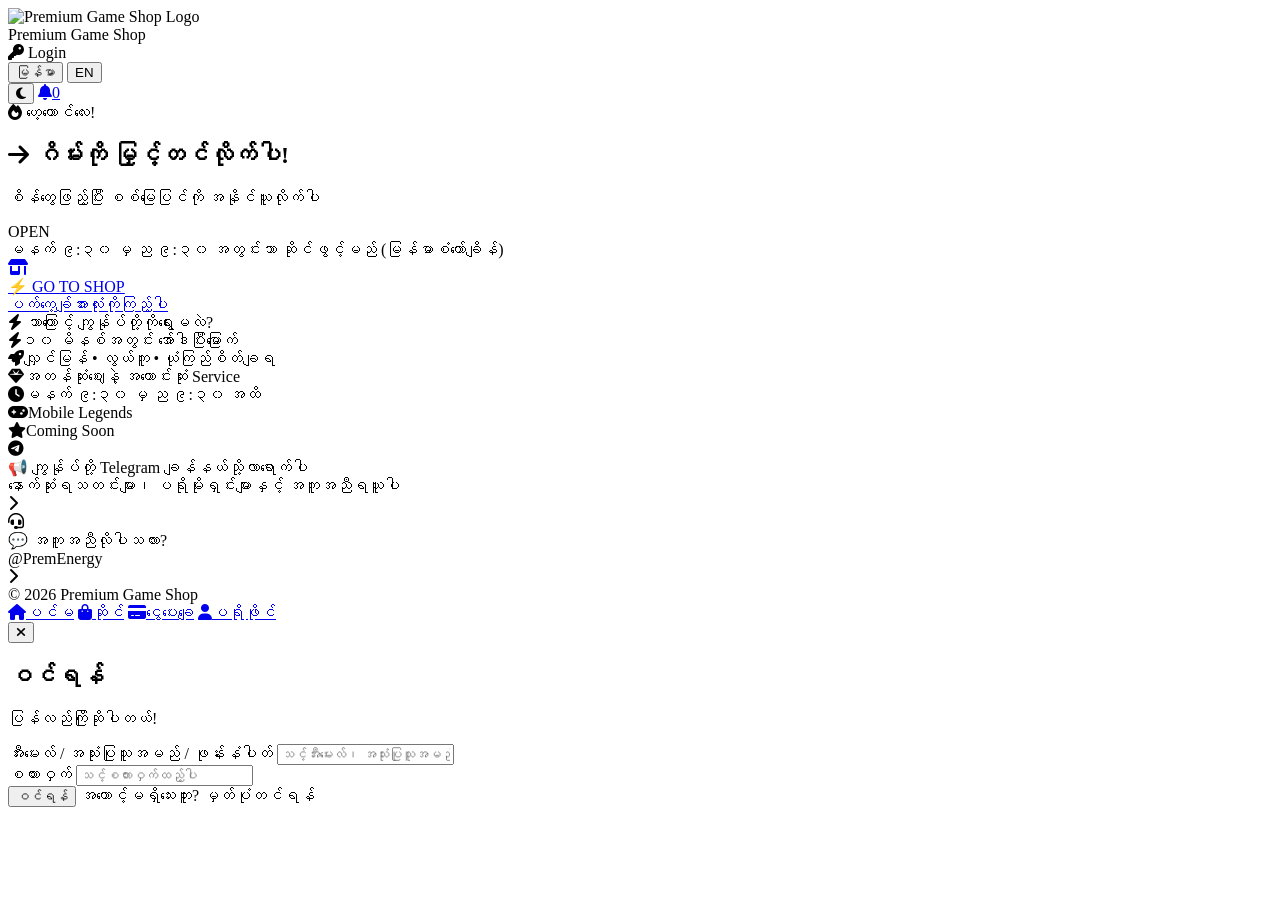
==== commit c689122e: "Update index.html" ====
--- a/index.html
+++ b/index.html
@@ -3,559 +3,17 @@
 <head>
     <meta charset="UTF-8">
     <meta name="viewport" content="width=device-width, initial-scale=1.0, maximum-scale=1.0, user-scalable=no">
-    <title>⚡ Premium Shop</title>
+    <title>⚡ Premium Game Shop</title>
     <link rel="stylesheet" href="https://cdnjs.cloudflare.com/ajax/libs/font-awesome/6.5.0/css/all.min.css">
-    <style>
-        *{margin:0;padding:0;box-sizing:border-box;font-family:'Segoe UI',system-ui,sans-serif}
-        
-        :root {
-            --bg-primary: #f0f2f5;
-            --bg-secondary: #ffffff;
-            --bg-card: rgba(255,255,255,0.6);
-            --bg-input: rgba(255,255,255,0.7);
-            --text-primary: #1a1a2e;
-            --text-secondary: #6b7280;
-            --border-color: rgba(0,0,0,0.06);
-            --shadow: rgba(0,0,0,0.06);
-            --shadow-hover: rgba(0,0,0,0.1);
-            --cyan: #00b4d8;
-            --cyan-glow: rgba(0,180,216,0.2);
-            --purple: #7c3aed;
-            --violet: #8b5cf6;
-            --pink: #ec4899;
-            --gold: #f5a623;
-            --gold-glow: rgba(245,166,35,0.25);
-            --orange: #ff6a00;
-            --red: #ff0044;
-            --green: #00c853;
-            --green-glow: rgba(0,200,83,0.2);
-        }
-
-        .night-mode {
-            --bg-primary: #0d0d1a;
-            --bg-secondary: #1a1a2e;
-            --bg-card: rgba(30,30,60,0.5);
-            --bg-input: rgba(40,40,80,0.5);
-            --text-primary: #e8eaf0;
-            --text-secondary: #a8a8c8;
-            --border-color: rgba(255,255,255,0.06);
-            --shadow: rgba(0,0,0,0.3);
-            --shadow-hover: rgba(0,0,0,0.4);
-            --gold: #ffd700;
-            --gold-glow: rgba(255,215,0,0.2);
-        }
-
-        body {
-            background: var(--bg-primary);
-            color: var(--text-primary);
-            min-height: 100vh;
-            padding: 16px;
-            padding-bottom: 90px;
-            transition: all 0.4s ease;
-        }
-
-        .container{max-width:480px;margin:0 auto}
-
-        .header{display:flex;justify-content:space-between;align-items:flex-start;padding:8px 0 14px;flex-wrap:wrap;gap:6px}
-        .header .left{display:flex;flex-direction:column;gap:8px}
-        .header .left .logo-wrap{display:flex;align-items:center;gap:10px}
-        .header .left .logo-wrap img{height:38px;width:auto;border-radius:10px}
-        .header .left .logo-wrap .text-group{display:flex;flex-direction:column;line-height:1.1}
-        .header .left .logo-wrap .text-group .premium{
-            font-size:1rem;
-            font-weight:800;
-            background:linear-gradient(135deg, var(--cyan), var(--purple), var(--violet), var(--pink));
-            -webkit-background-clip:text;
-            -webkit-text-fill-color:transparent;
-            background-size:300% 300%;
-            animation:colorShift 2s ease-in-out infinite
-        }
-        @keyframes colorShift {
-            0%{background-position:0% 50%}
-            50%{background-position:100% 50%}
-            100%{background-position:0% 50%}
-        }
-        .header .left .logo-wrap .text-group .shop{font-size:0.55rem;font-weight:600;color:var(--text-secondary);opacity:0.6;margin-top:-2px}
-        
-        .header .left .auth-btn{
-            background:var(--bg-card);
-            border:1px solid var(--border-color);
-            color:var(--text-secondary);
-            padding:6px 16px;
-            border-radius:10px;
-            font-size:0.6rem;
-            font-weight:600;
-            cursor:pointer;
-            display:inline-flex;
-            align-items:center;
-            gap:6px;
-            height:32px;
-            width:fit-content;
-            box-shadow:0 2px 10px var(--shadow);
-            transition:all 0.3s cubic-bezier(0.34, 1.56, 0.64, 1);
-            backdrop-filter:blur(20px);
-        }
-        .header .left .auth-btn:active{transform:scale(0.92)!important}
-        .header .left .auth-btn:hover{border-color:var(--cyan);color:var(--cyan)}
-        .header .left .auth-btn.logged-in{
-            background:linear-gradient(135deg,var(--cyan),var(--purple),var(--violet));
-            color:#fff;
-            border-color:var(--cyan);
-            box-shadow:0 4px 20px var(--cyan-glow)
-        }
-        .header .left .auth-btn.logged-in:active{transform:scale(0.92)!important}
-        .header .left .auth-btn .avatar-small{
-            width:22px;
-            height:22px;
-            border-radius:50%;
-            display:inline-flex;
-            align-items:center;
-            justify-content:center;
-            font-size:0.6rem;
-            font-weight:700;
-            color:#fff;
-            background:linear-gradient(135deg,var(--cyan),var(--purple));
-            flex-shrink:0;
-            text-transform:uppercase
-        }
-        .header .left .auth-btn img{
-            width:22px;
-            height:22px;
-            border-radius:50%;
-            object-fit:cover;
-            flex-shrink:0;
-        }
-        
-        .header .right .top{display:flex;gap:6px;align-items:center}
-        .header .right .top .lang-switcher{
-            display:flex;
-            gap:2px;
-            background:var(--bg-card);
-            padding:3px;
-            border-radius:10px;
-            border:1px solid var(--border-color);
-            backdrop-filter:blur(20px)
-        }
-        .header .right .top .lang-switcher .lang-btn{
-            background:transparent;
-            border:none;
-            color:var(--text-secondary);
-            padding:3px 10px;
-            border-radius:6px;
-            font-size:0.5rem;
-            font-weight:700;
-            cursor:pointer;
-            text-transform:uppercase;
-            transition:all 0.3s cubic-bezier(0.34, 1.56, 0.64, 1)
-        }
-        .header .right .top .lang-switcher .lang-btn:active{transform:scale(0.92)!important}
-        .header .right .top .lang-switcher .lang-btn.active{
-            background:linear-gradient(135deg,var(--cyan),var(--purple));
-            color:#fff;
-            box-shadow:0 4px 15px rgba(0,180,216,0.3)
-        }
-        .header .right .top .night-toggle{
-            background:var(--bg-card);
-            border:1px solid var(--border-color);
-            border-radius:10px;
-            width:34px;
-            height:34px;
-            display:flex;
-            align-items:center;
-            justify-content:center;
-            cursor:pointer;
-            font-size:1.1rem;
-            color:var(--text-secondary);
-            backdrop-filter:blur(20px);
-            transition:all 0.3s cubic-bezier(0.34, 1.56, 0.64, 1)
-        }
-        .header .right .top .night-toggle:active{transform:scale(0.92)!important}
-        .night-mode .header .right .top .night-toggle .fa-sun{color:#ffd700}
-        .header .right .top .noti-btn{
-            background:var(--bg-card);
-            border:1px solid var(--border-color);
-            border-radius:10px;
-            width:34px;
-            height:34px;
-            display:flex;
-            align-items:center;
-            justify-content:center;
-            cursor:pointer;
-            font-size:1rem;
-            color:var(--text-secondary);
-            position:relative;
-            text-decoration:none;
-            backdrop-filter:blur(20px);
-            transition:all 0.3s cubic-bezier(0.34, 1.56, 0.64, 1)
-        }
-        .header .right .top .noti-btn:active{transform:scale(0.92)!important}
-        .header .right .top .noti-btn .badge{
-            position:absolute;
-            top:-4px;
-            right:-4px;
-            background:var(--red);
-            color:#fff;
-            font-size:0.4rem;
-            font-weight:700;
-            padding:1px 6px;
-            border-radius:50%;
-            display:none
-        }
-
-        .welcome{margin-bottom:16px;animation:slideUp 0.6s ease}
-        .welcome .greeting{font-size:0.65rem;color:var(--text-secondary);font-weight:600;letter-spacing:1px;text-transform:uppercase;opacity:0.6}
-        .welcome .greeting i{color:var(--pink);margin-right:4px}
-        .welcome h2{
-            font-size:1.5rem;
-            margin-top:2px;
-            font-weight:800;
-            background:linear-gradient(135deg,var(--cyan),var(--purple),var(--violet),var(--pink));
-            -webkit-background-clip:text;
-            -webkit-text-fill-color:transparent;
-            background-size:300% 300%;
-            animation:gradientMove 2s ease-in-out infinite
-        }
-        @keyframes gradientMove{
-            0%{background-position:0% 50%}
-            50%{background-position:100% 50%}
-            100%{background-position:0% 50%}
-        }
-        .welcome h2 i{color:var(--cyan);-webkit-text-fill-color:initial}
-        .welcome p{color:var(--text-secondary);font-size:0.75rem;margin-top:2px;opacity:0.6}
-
-        .shop-status-banner{
-            background:var(--bg-card);
-            backdrop-filter:blur(20px);
-            border:1px solid var(--border-color);
-            border-radius:16px;
-            padding:16px 20px;
-            margin-bottom:16px;
-            cursor:pointer;
-            box-shadow:0 4px 20px var(--shadow);
-            transition:all 0.3s cubic-bezier(0.34, 1.56, 0.64, 1)
-        }
-        .shop-status-banner:hover{transform:translateY(-4px);box-shadow:0 8px 30px var(--shadow-hover)}
-        .shop-status-banner:active{transform:scale(0.96)!important}
-        .shop-status-banner .banner-content{display:flex;flex-direction:column;align-items:center;gap:4px}
-        .shop-status-banner .banner-status{
-            font-size:1.2rem;
-            font-weight:900;
-            padding:6px 28px;
-            border-radius:30px;
-            text-transform:uppercase;
-            letter-spacing:2px;
-            text-align:center
-        }
-        .shop-status-banner .banner-status.open{
-            background:rgba(0,200,83,0.1);
-            color:var(--green);
-            border:1px solid rgba(0,200,83,0.2);
-            box-shadow:0 0 40px rgba(0,200,83,0.15)
-        }
-        .shop-status-banner .banner-status.closed{
-            background:rgba(255,0,68,0.1);
-            color:var(--red);
-            border:1px solid rgba(255,0,68,0.2);
-            box-shadow:0 0 40px rgba(255,0,68,0.15)
-        }
-        .shop-status-banner .banner-status.open .status-dot{
-            display:inline-block;
-            width:8px;
-            height:8px;
-            background:var(--green);
-            border-radius:50%;
-            margin-right:8px;
-            animation:pulseDot 1s ease-in-out infinite
-        }
-        .shop-status-banner .banner-status.closed .status-dot{
-            display:inline-block;
-            width:8px;
-            height:8px;
-            background:var(--red);
-            border-radius:50%;
-            margin-right:8px;
-            animation:pulseDotRed 1s ease-in-out infinite
-        }
-        @keyframes pulseDot{0%,100%{opacity:1;transform:scale(1)}50%{opacity:0.3;transform:scale(0.6)}}
-        @keyframes pulseDotRed{0%,100%{opacity:1;transform:scale(1)}50%{opacity:0.2;transform:scale(0.5)}}
-        .shop-status-text{font-size:0.6rem;color:var(--text-secondary);text-align:center;opacity:0.6}
-
-        .shop-card{
-            background:var(--bg-card);
-            backdrop-filter:blur(20px);
-            border:1px solid var(--border-color);
-            border-radius:16px;
-            padding:18px 14px;
-            text-align:center;
-            cursor:pointer;
-            transition:all 0.3s cubic-bezier(0.34, 1.56, 0.64, 1);
-            margin-bottom:16px;
-            box-shadow:0 4px 20px var(--shadow);
-            text-decoration:none;
-            display:block
-        }
-        .shop-card:hover{transform:translateY(-4px);box-shadow:0 8px 30px var(--shadow-hover)}
-        .shop-card:active{transform:scale(0.96)!important}
-        .shop-card .icon{font-size:2.2rem;display:block;margin-bottom:4px;animation:floatIcon 2s ease-in-out infinite}
-        .shop-card .icon i{background:linear-gradient(135deg,var(--cyan),var(--purple),var(--violet));-webkit-background-clip:text;-webkit-text-fill-color:transparent}
-        @keyframes floatIcon{0%,100%{transform:translateY(0)}50%{transform:translateY(-6px)}}
-        .shop-card .label{
-            font-weight:900;
-            font-size:1.3rem;
-            letter-spacing:1.5px;
-            text-transform:uppercase;
-            background:linear-gradient(135deg,var(--cyan),var(--purple),var(--violet),var(--pink));
-            -webkit-background-clip:text;
-            -webkit-text-fill-color:transparent;
-            background-size:300% 300%;
-            animation:gradientMove 2s ease-in-out infinite
-        }
-        .shop-card .sub{font-size:0.6rem;color:var(--text-secondary);margin-top:2px;opacity:0.5}
-        .shop-card.closed{opacity:0.8}
-        .shop-card.closed .icon i{background:linear-gradient(135deg,var(--red),var(--orange));-webkit-background-clip:text;-webkit-text-fill-color:transparent}
-        .shop-card.closed .label{color:var(--red);-webkit-text-fill-color:var(--red);background:none;animation:none}
-
-        .section-title{
-            font-size:.65rem;
-            font-weight:700;
-            color:var(--text-secondary);
-            text-transform:uppercase;
-            letter-spacing:2px;
-            margin-bottom:12px;
-            display:flex;
-            align-items:center;
-            gap:10px;
-            opacity:.5
-        }
-        .section-title::after{content:'';flex:1;height:1px;background:linear-gradient(90deg,var(--border-color),transparent)}
-        .section-title i{
-            background:linear-gradient(135deg,var(--cyan),var(--purple),var(--violet),var(--pink));
-            -webkit-background-clip:text;
-            -webkit-text-fill-color:transparent;
-            background-size:300% 300%;
-            animation:iconGradient 1.5s ease-in-out infinite;
-            font-size:0.8rem
-        }
-        @keyframes iconGradient{
-            0%{background-position:0% 50%}
-            50%{background-position:100% 50%}
-            100%{background-position:0% 50%}
-        }
-        .section-title span{color:var(--text-secondary);opacity:0.5}
-
-        .services-grid{display:grid;grid-template-columns:repeat(3,1fr);gap:12px;margin-bottom:18px}
-        .services-grid .service{
-            background:var(--bg-card);
-            backdrop-filter:blur(20px);
-            border:1px solid var(--border-color);
-            border-radius:14px;
-            padding:18px 10px 12px;
-            text-align:center;
-            cursor:pointer;
-            transition:all 0.3s cubic-bezier(0.34, 1.56, 0.64, 1);
-            box-shadow:0 4px 20px var(--shadow);
-            min-height:100px;
-            display:flex;
-            flex-direction:column;
-            align-items:center;
-            justify-content:center
-        }
-        .services-grid .service:hover{transform:translateY(-4px);box-shadow:0 8px 30px var(--shadow-hover)}
-        .services-grid .service:active{transform:scale(0.96)!important}
-        .services-grid .service .icon{font-size:2rem;display:block;margin-bottom:6px;animation:floatIcon 3s ease-in-out infinite}
-        .services-grid .service .icon i{background:linear-gradient(135deg,var(--cyan),var(--purple),var(--violet));-webkit-background-clip:text;-webkit-text-fill-color:transparent}
-        .services-grid .service .label{font-size:0.55rem;color:var(--text-secondary);font-weight:600;line-height:1.3}
-        .services-grid .service:hover .label{color:var(--text-primary)}
-
-        .telegram-card{
-            background:var(--bg-card);
-            backdrop-filter:blur(20px);
-            border:1px solid var(--border-color);
-            border-radius:14px;
-            padding:12px 14px;
-            display:flex;
-            align-items:center;
-            gap:12px;
-            margin-bottom:10px;
-            cursor:pointer;
-            box-shadow:0 4px 20px var(--shadow);
-            transition:all 0.3s cubic-bezier(0.34, 1.56, 0.64, 1)
-        }
-        .telegram-card:hover{transform:translateY(-4px);box-shadow:0 8px 30px var(--shadow-hover)}
-        .telegram-card:active{transform:scale(0.96)!important}
-        .telegram-card .icon{font-size:1.6rem;color:#0088cc;flex-shrink:0}
-        .telegram-card .info{flex:1}
-        .telegram-card .info .title{font-size:0.7rem;font-weight:600;color:var(--text-primary)}
-        .telegram-card .info .desc{font-size:0.5rem;color:var(--text-secondary);margin-top:1px;opacity:0.6}
-        .telegram-card .arrow{color:var(--text-secondary);font-size:1rem;transition:all 0.3s ease}
-        .telegram-card:hover .arrow{color:var(--cyan);transform:translateX(4px)}
-
-        .telegram-contact{
-            background:var(--bg-card);
-            backdrop-filter:blur(20px);
-            border:1px solid var(--border-color);
-            border-radius:14px;
-            padding:10px 14px;
-            display:flex;
-            align-items:center;
-            gap:12px;
-            margin-bottom:16px;
-            cursor:pointer;
-            box-shadow:0 4px 20px var(--shadow);
-            transition:all 0.3s cubic-bezier(0.34, 1.56, 0.64, 1)
-        }
-        .telegram-contact:hover{transform:translateY(-4px);box-shadow:0 8px 30px var(--shadow-hover)}
-        .telegram-contact:active{transform:scale(0.96)!important}
-        .telegram-contact .icon{font-size:1.2rem;color:var(--cyan);flex-shrink:0}
-        .telegram-contact .info{flex:1}
-        .telegram-contact .info .label{font-size:0.55rem;color:var(--text-secondary);font-weight:500;opacity:0.6}
-        .telegram-contact .info .username{font-size:0.7rem;font-weight:600;color:var(--cyan)}
-        .telegram-contact .arrow{color:var(--text-secondary);font-size:0.9rem;transition:all 0.3s ease}
-        .telegram-contact:hover .arrow{color:var(--cyan);transform:translateX(3px)}
-
-        .bottom-nav {
-            position:fixed;
-            bottom:16px;
-            left:16px;
-            right:16px;
-            width:auto;
-            max-width:480px;
-            margin:0 auto;
-            background: var(--bg-card);
-            backdrop-filter: blur(24px);
-            -webkit-backdrop-filter: blur(24px);
-            border: 1px solid var(--border-color);
-            border-radius:18px;
-            display:flex;
-            justify-content:space-around;
-            padding:8px 4px;
-            z-index:100;
-            box-shadow: 0 4px 30px var(--shadow), inset 0 1px 0 rgba(255,255,255,0.08);
-            animation:navSlideUp 0.5s cubic-bezier(0.34, 1.56, 0.64, 1)
-        }
-        @keyframes navSlideUp {
-            from{opacity:0;transform:translateY(30px)}
-            to{opacity:1;transform:translateY(0)}
-        }
-        .bottom-nav::before {
-            content:'';
-            position:absolute;
-            top:0;
-            left:0;
-            right:0;
-            bottom:0;
-            border-radius:18px;
-            background:linear-gradient(180deg, rgba(255,255,255,0.15) 0%, transparent 50%);
-            pointer-events:none;
-            z-index:0
-        }
-        .night-mode .bottom-nav::before {
-            background:linear-gradient(180deg, rgba(255,255,255,0.05) 0%, transparent 50%)
-        }
-        .bottom-nav .nav-item {
-            text-align:center;
-            cursor:pointer;
-            text-decoration:none;
-            color:var(--text-secondary);
-            transition:all 0.3s cubic-bezier(0.34, 1.56, 0.64, 1);
-            padding:6px 12px;
-            border-radius:12px;
-            min-width:48px;
-            border:1px solid transparent;
-            display:flex;
-            flex-direction:column;
-            align-items:center;
-            gap:1px;
-            animation:floatIcon 3s ease-in-out infinite;
-            position:relative;
-            z-index:1
-        }
-        .bottom-nav .nav-item:nth-child(2){animation-delay:0.2s}
-        .bottom-nav .nav-item:nth-child(3){animation-delay:0.4s}
-        .bottom-nav .nav-item:nth-child(4){animation-delay:0.6s}
-        .bottom-nav .nav-item:active{transform:scale(0.88)!important;animation:none}
-        .bottom-nav .nav-item .icon{font-size:1.2rem;display:block}
-        .bottom-nav .nav-item .label{font-size:0.4rem;letter-spacing:0.5px;opacity:0.5;font-weight:400}
-        .bottom-nav .nav-item.active{
-            background:rgba(0,180,216,0.08);
-            border:1px solid rgba(0,180,216,0.12);
-            box-shadow:0 0 30px rgba(0,180,216,0.05)
-        }
-        .bottom-nav .nav-item.active .icon{
-            transform:translateY(-2px) scale(1.1);
-            background:linear-gradient(135deg,var(--cyan),var(--purple));
-            -webkit-background-clip:text;
-            -webkit-text-fill-color:transparent
-        }
-        .bottom-nav .nav-item.active .label{
-            background:linear-gradient(135deg,var(--cyan),var(--purple));
-            -webkit-background-clip:text;
-            -webkit-text-fill-color:transparent;
-            opacity:1;
-            font-weight:600
-        }
-
-        .footer-text{text-align:center;color:var(--text-secondary);font-size:0.45rem;margin-top:10px;opacity:0.3}
-
-        .toast{
-            position:fixed;
-            bottom:85px;
-            left:50%;
-            transform:translateX(-50%);
-            background:var(--bg-secondary);
-            padding:10px 20px;
-            border-radius:12px;
-            border:1px solid var(--border-color);
-            color:var(--cyan);
-            font-weight:600;
-            font-size:0.75rem;
-            display:none;
-            z-index:200;
-            text-align:center;
-            max-width:90%;
-            box-shadow:0 4px 20px var(--shadow)
-        }
-        .toast.show{display:block;animation:toastPop 0.4s cubic-bezier(0.34, 1.56, 0.64, 1)}
-        @keyframes toastPop{from{opacity:0;transform:translateX(-50%) translateY(30px) scale(0.85)}to{opacity:1;transform:translateX(-50%) translateY(0) scale(1)}}
-        @keyframes slideUp{from{opacity:0;transform:translateY(30px)}to{opacity:1;transform:translateY(0)}}
-
-        .glass-box{background:var(--bg-card);backdrop-filter:blur(20px);border:1px solid var(--border-color);border-radius:16px}
-
-        /* ===== MODAL ===== */
-        .modal-overlay{position:fixed;top:0;left:0;right:0;bottom:0;background:rgba(0,0,0,0.4);backdrop-filter:blur(8px);display:none;z-index:999;align-items:center;justify-content:center;padding:20px}
-        .modal-overlay.show{display:flex;animation:fadeIn 0.3s ease}
-        @keyframes fadeIn{from{opacity:0}to{opacity:1}}
-        .modal-box{background:var(--bg-secondary);backdrop-filter:blur(24px);border:1px solid var(--border-color);border-radius:16px;padding:24px 20px;max-width:380px;width:100%;box-shadow:0 4px 30px var(--shadow);position:relative}
-        .modal-box .close-btn{position:absolute;top:10px;right:14px;background:none;border:none;color:var(--text-secondary);font-size:1.2rem;cursor:pointer;transition:all 0.3s cubic-bezier(0.34, 1.56, 0.64, 1)}
-        .modal-box .close-btn:active{transform:scale(0.88)!important}
-        .modal-box .close-btn:hover{color:var(--cyan)}
-        .modal-box h2{color:var(--text-primary);font-size:1.2rem;text-align:center;margin-bottom:4px}
-        .modal-box .sub{color:var(--text-secondary);font-size:0.75rem;text-align:center;margin-bottom:16px}
-        .modal-box .form-group{margin-bottom:12px}
-        .modal-box .form-group label{display:block;color:var(--text-secondary);font-size:0.6rem;font-weight:600;text-transform:uppercase;letter-spacing:0.5px;margin-bottom:3px}
-        .modal-box .form-group input{width:100%;padding:10px 14px;border-radius:10px;border:1px solid var(--border-color);background:var(--bg-input);color:var(--text-primary);font-size:0.85rem;outline:none;transition:all 0.3s ease}
-        .modal-box .form-group input:focus{border-color:var(--cyan);box-shadow:0 0 20px var(--cyan-glow)}
-        .modal-box .form-group input::placeholder{color:var(--text-secondary);font-size:0.7rem}
-        .modal-box .btn-primary{width:100%;padding:11px;background:var(--bg-card);color:var(--text-secondary);border:1px solid var(--border-color);border-radius:10px;font-size:0.85rem;font-weight:700;cursor:not-allowed;transition:all 0.3s ease;opacity:0.4}
-        .modal-box .btn-primary.enabled{background:linear-gradient(135deg,var(--cyan),var(--purple),var(--violet));color:#fff;border-color:var(--cyan);box-shadow:0 4px 20px var(--cyan-glow);cursor:pointer;opacity:1}
-        .modal-box .btn-primary.enabled:active{transform:scale(0.96)!important}
-        .modal-box .switch-link{color:var(--cyan);cursor:pointer;font-weight:600;text-align:center;display:block;margin-top:12px;font-size:0.7rem;transition:all 0.3s cubic-bezier(0.34, 1.56, 0.64, 1)}
-        .modal-box .switch-link:active{transform:scale(0.92)!important}
-        .modal-box .forgot-link{color:var(--text-secondary);cursor:pointer;font-size:0.55rem;text-align:right;display:block;margin-top:6px;transition:all 0.3s cubic-bezier(0.34, 1.56, 0.64, 1)}
-        .modal-box .forgot-link:active{transform:scale(0.92)!important}
-        .modal-box .forgot-link:hover{color:var(--cyan)}
-        .modal-box .error-msg{color:var(--red);font-size:0.55rem;text-align:center;margin-bottom:10px;display:none;padding:6px 12px;background:rgba(255,0,68,0.06);border-radius:8px;border:1px solid rgba(255,0,68,0.08)}
-        .modal-box .error-msg.show{display:block}
-        .modal-box .success-msg{color:var(--green);font-size:0.55rem;text-align:center;margin-bottom:10px;display:none;padding:6px 12px;background:rgba(0,200,83,0.06);border-radius:8px;border:1px solid rgba(0,200,83,0.08)}
-        .modal-box .success-msg.show{display:block}
-    </style>
+    <link rel="stylesheet" href="css/style.css">
 </head>
 <body>
 <div class="container">
+    <!-- HEADER -->
     <div class="header">
         <div class="left">
             <div class="logo-wrap">
-                <img src="https://files.catbox.moe/lmq98x.jpg" alt="Premium Shop Logo">
+                <img src="https://files.catbox.moe/lmq98x.jpg" alt="Premium Game Shop Logo">
                 <div class="text-group">
                     <span class="premium" id="appName">Premium</span>
                     <span class="shop" id="appSub">Game Shop</span>
@@ -569,18 +27,20 @@
                     <button class="lang-btn active" data-lang="my">မြန်မာ</button>
                     <button class="lang-btn" data-lang="en">EN</button>
                 </div>
-                <button class="night-toggle"><i class="fas fa-moon"></i></button>
+                <button class="night-toggle" id="nightToggle"><i class="fas fa-moon"></i></button>
                 <a href="notifications.html" class="noti-btn" id="notiBtn"><i class="fas fa-bell"></i><span class="badge" id="notiBadge">0</span></a>
             </div>
         </div>
     </div>
 
+    <!-- WELCOME -->
     <div class="welcome">
         <div class="greeting"><i class="fas fa-fire"></i> <span id="greeting">ဟေ့ကောင်လေး!</span></div>
         <h2><i class="fas fa-arrow-right"></i> ဂိမ်းကို <span>မြှင့်တင်လိုက်ပါ!</span></h2>
         <p id="subtitle">စိန်တွေဖြည့်ပြီး စစ်မြေပြင်ကို အနိုင်ယူလိုက်ပါ</p>
     </div>
 
+    <!-- SHOP STATUS -->
     <div class="shop-status-banner" id="shopStatusBanner">
         <div class="banner-content">
             <div class="banner-status open" id="statusBadge"><span class="status-dot"></span> OPEN</div>
@@ -588,12 +48,14 @@
         </div>
     </div>
 
+    <!-- GO TO SHOP -->
     <a href="shop.html" class="shop-card open" id="shopCard">
         <span class="icon"><i class="fas fa-store-alt"></i></span>
         <div class="label" id="goToShop">⚡ GO TO SHOP</div>
         <div class="sub" id="shopSubText">ပက်ကေ့ခ်ျအားလုံးကိုကြည့်ပါ</div>
     </a>
 
+    <!-- WHY CHOOSE US -->
     <div class="section-title"><i class="fas fa-bolt"></i> <span id="servicesTitle">ဘာကြောင့် ကျွန်ုပ်တို့ကိုရွေးမလဲ?</span></div>
     <div class="services-grid">
         <div class="service"><span class="icon"><i class="fas fa-bolt"></i></span><span class="label" id="s1">၁၀ မိနစ်အတွင်း အော်ဒါပြီးမြောက်</span></div>
@@ -604,7 +66,8 @@
         <div class="service"><span class="icon"><i class="fas fa-star"></i></span><span class="label" id="s6">Coming Soon</span></div>
     </div>
 
-    <div class="telegram-card">
+    <!-- TELEGRAM CHANNEL -->
+    <div class="telegram-card" onclick="window.open('https://t.me/Premium_GameShop', '_blank')">
         <span class="icon"><i class="fab fa-telegram-plane"></i></span>
         <div class="info">
             <div class="title" id="telegramTitle">📢 ကျွန်ုပ်တို့ Telegram ချန်နယ်သို့လာရောက်ပါ</div>
@@ -613,7 +76,8 @@
         <span class="arrow"><i class="fas fa-chevron-right"></i></span>
     </div>
 
-    <div class="telegram-contact">
+    <!-- TELEGRAM SUPPORT -->
+    <div class="telegram-contact" onclick="window.open('https://t.me/PremEnergy', '_blank')">
         <span class="icon"><i class="fas fa-headset"></i></span>
         <div class="info">
             <div class="label" id="contactLabel">💬 အကူအညီလိုပါသလား?</div>
@@ -625,6 +89,7 @@
     <div class="footer-text">&copy; 2026 Premium Game Shop</div>
 </div>
 
+<!-- BOTTOM NAV -->
 <div class="bottom-nav">
     <a href="index.html" class="nav-item active"><span class="icon"><i class="fas fa-home"></i></span><span class="label" id="navHome">ပင်မ</span></a>
     <a href="shop.html" class="nav-item"><span class="icon"><i class="fas fa-shopping-bag"></i></span><span class="label" id="navShop">ဆိုင်</span></a>
@@ -632,12 +97,13 @@
     <a href="profile.html" class="nav-item"><span class="icon"><i class="fas fa-user"></i></span><span class="label" id="navProfile">ပရိုဖိုင်</span></a>
 </div>
 
+<!-- TOAST -->
 <div class="toast" id="toast"></div>
 
-<!-- ===== MODAL ===== -->
+<!-- AUTH MODAL -->
 <div class="modal-overlay" id="authModal">
     <div class="modal-box">
-        <button class="close-btn" onclick="closeModal()"><i class="fas fa-times"></i></button>
+        <button class="close-btn" onclick="closeAuthModal()"><i class="fas fa-times"></i></button>
         <h2 id="modalTitle">ဝင်ရန်</h2>
         <p class="sub" id="modalSub">ပြန်လည်ကြိုဆိုပါတယ်!</p>
         <div class="error-msg" id="loginError"></div>
@@ -683,518 +149,6 @@
     </div>
 </div>
 
-<script>
-    // ===== LANGUAGE DATA =====
-    const LANG_DATA = {
-        my: {
-            appName:'Premium',appSub:'Game Shop',
-            home:'ပင်မ',shop:'ဆိုင်',payment:'ငွေပေးချေ',profile:'ပရိုဖိုင်',
-            greeting:'ဟေ့ကောင်လေး!',
-            title:'ဂိမ်းကို <span>မြှင့်တင်လိုက်ပါ!</span>',
-            subtitle:'စိန်တွေဖြည့်ပြီး စစ်မြေပြင်ကို အနိုင်ယူလိုက်ပါ',
-            goToShop:'⚡ GO TO SHOP',
-            shopClosed:'🔒 SHOP CLOSED',
-            shopSubText:'ပက်ကေ့ခ်ျအားလုံးကိုကြည့်ပါ',
-            servicesTitle:'ဘာကြောင့် ကျွန်ုပ်တို့ကိုရွေးမလဲ?',
-            s1:'၁၀ မိနစ်အတွင်း အော်ဒါပြီးမြောက်',
-            s2:'လျှင်မြန် • လွယ်ကူ • ယုံကြည်စိတ်ချရ',
-            s3:'အတန်ဆုံးဈေးနဲ့ အကောင်းဆုံး Service',
-            s4:'မနက် ၉:၃၀ မှ ည ၉:၃၀ အထိ',
-            s5:'Mobile Legends',
-            s6:'Coming Soon',
-            telegramTitle:'📢 ကျွန်ုပ်တို့ Telegram ချန်နယ်သို့လာရောက်ပါ',
-            telegramDesc:'နောက်ဆုံးရသတင်းများ၊ ပရိုမိုးရှင်းများနှင့် အကူအညီရယူပါ',
-            contactLabel:'💬 အကူအညီလိုပါသလား?',
-            contactUsername:'@PremEnergy',
-            shopOpen:'OPEN',
-            shopClosed:'CLOSED',
-            shopOpenText:'မနက် ၉:၃၀ မှ ည ၉:၃၀ အတွင်းသာ ဆိုင်ဖွင့်မည် (မြန်မာစံတော်ချိန်)',
-            shopClosedText:'မနက် ၉:၃၀ မှသာ ဆိုင်ဖွင့်ပါမည် (မြန်မာစံတော်ချိန်)',
-            modalLogin:'ဝင်ရန်',
-            modalRegister:'မှတ်ပုံတင်ရန်',
-            modalLoginSub:'ပြန်လည်ကြိုဆိုပါတယ်!',
-            modalRegisterSub:'အကောင့်ဖွင့်ပါ!',
-            email:'အီးမေးလ် / အသုံးပြုသူအမည် / ဖုန်းနံပါတ်',
-            password:'စကားဝှက်',
-            switchLogin:'အကောင့်မရှိသေးဘူး? မှတ်ပုံတင်ရန်',
-            switchRegister:'အကောင့်ရှိပြီးသား? ဝင်ရန်',
-            login:'ဝင်ရန်',
-            register:'မှတ်ပုံတင်ရန်',
-            loginSuccess:'✅ ကြိုဆိုပါတယ်!',
-            registerSuccess:'✅ အကောင့်ဖွင့်ခြင်းအောင်မြင်ပါပြီ!',
-            enterEmail:'ကျေးဇူးပြု၍ အီးမေးလ်၊ အသုံးပြုသူအမည် သို့မဟုတ် ဖုန်းနံပါတ်ထည့်ပါ',
-            enterPassword:'ကျေးဇူးပြု၍ စကားဝှက်ထည့်ပါ',
-            enterUsername:'ကျေးဇူးပြု၍ အသုံးပြုသူအမည်ထည့်ပါ',
-            passwordMin:'စကားဝှက်သည် အနည်းဆုံး ၄ လုံးရှိရမယ်',
-            passwordMatch:'စကားဝှက်များ မတူညီပါ',
-            userExists:'❌ အသုံးပြုသူအမည်၊ အီးမေးလ် သို့မဟုတ် ဖုန်းနံပါတ် ရှိပြီးသားပါ',
-            invalidCredentials:'❌ အီးမေးလ်/အသုံးပြုသူအမည်/ဖုန်းနံပါတ် သို့မဟုတ် စကားဝှက် မှားနေပါသည်'
-        },
-        en: {
-            appName:'Premium',appSub:'Game Shop',
-            home:'Home',shop:'Shop',payment:'Payment',profile:'Profile',
-            greeting:'Hey, Gamer!',
-            title:'Level Up Your <span>Game!</span>',
-            subtitle:'Top up diamonds and dominate the battlefield',
-            goToShop:'⚡ GO TO SHOP',
-            shopClosed:'🔒 SHOP CLOSED',
-            shopSubText:'Browse all packages',
-            servicesTitle:'Why Choose Us?',
-            s1:'10 mins delivery',
-            s2:'Fast • Easy • Trusted',
-            s3:'Best Price & Best Service',
-            s4:'9:30 AM - 9:30 PM',
-            s5:'Mobile Legends',
-            s6:'Coming Soon',
-            telegramTitle:'📢 Join Our Telegram Channel',
-            telegramDesc:'Get latest updates, promos and support',
-            contactLabel:'💬 Need Help?',
-            contactUsername:'@PremEnergy',
-            shopOpen:'OPEN',
-            shopClosed:'CLOSED',
-            shopOpenText:'Open from 9:30 AM to 9:30 PM (Myanmar Time)',
-            shopClosedText:'Will open at 9:30 AM (Myanmar Time)',
-            modalLogin:'Login',
-            modalRegister:'Register',
-            modalLoginSub:'Welcome back!',
-            modalRegisterSub:'Create your account!',
-            email:'Email / Username / Phone',
-            password:'Password',
-            switchLogin:"Don't have an account? Register",
-            switchRegister:'Already have an account? Login',
-            login:'Login',
-            register:'Register',
-            loginSuccess:'✅ Welcome back!',
-            registerSuccess:'✅ Account created!',
-            enterEmail:'Please enter your email, username or phone',
-            enterPassword:'Please enter your password',
-            enterUsername:'Please enter your username',
-            passwordMin:'Password must be at least 4 characters',
-            passwordMatch:'Passwords do not match',
-            userExists:'❌ Username, email or phone already exists',
-            invalidCredentials:'❌ Invalid email/username/phone or password'
-        }
-    };
-
-    let currentLang = localStorage.getItem('lang') || 'my';
-    let currentUser = JSON.parse(localStorage.getItem('currentUser') || 'null');
-
-    function getText(key){return LANG_DATA[currentLang]?.[key]||key}
-
-    function showToast(msg, type){
-        const t=document.getElementById('toast');
-        t.textContent=msg;
-        t.className='toast show';
-        clearTimeout(t._timer);
-        t._timer=setTimeout(()=>t.classList.remove('show'),3000);
-    }
-
-    function updateLanguage(){
-        const d=LANG_DATA[currentLang];
-        if(!d)return;
-        document.getElementById('appName').textContent=d.appName;
-        document.getElementById('appSub').textContent=d.appSub;
-        document.getElementById('greeting').textContent=d.greeting;
-        document.querySelector('.welcome h2').innerHTML='<i class="fas fa-arrow-right"></i> '+d.title;
-        document.getElementById('subtitle').textContent=d.subtitle;
-        document.getElementById('servicesTitle').textContent=d.servicesTitle;
-        document.getElementById('s1').textContent=d.s1;
-        document.getElementById('s2').textContent=d.s2;
-        document.getElementById('s3').textContent=d.s3;
-        document.getElementById('s4').textContent=d.s4;
-        document.getElementById('s5').textContent=d.s5;
-        document.getElementById('s6').textContent=d.s6;
-        document.getElementById('telegramTitle').textContent=d.telegramTitle;
-        document.getElementById('telegramDesc').textContent=d.telegramDesc;
-        document.getElementById('contactLabel').textContent=d.contactLabel;
-        document.querySelector('.telegram-contact .username').textContent=d.contactUsername;
-        document.getElementById('navHome').textContent=d.home;
-        document.getElementById('navShop').textContent=d.shop;
-        document.getElementById('navPayment').textContent=d.payment;
-        document.getElementById('navProfile').textContent=d.profile;
-        
-        const isOpen=isShopOpen();
-        document.getElementById('statusBadge').innerHTML=isOpen?'<span class="status-dot"></span> '+d.shopOpen:'<span class="status-dot"></span> '+d.shopClosed;
-        document.getElementById('statusBadge').className='banner-status '+(isOpen?'open':'closed');
-        document.getElementById('statusText').textContent=isOpen?d.shopOpenText:d.shopClosedText;
-        
-        const goToShop=document.getElementById('goToShop');
-        const shopSubText=document.getElementById('shopSubText');
-        if(isOpen){
-            document.getElementById('shopCard').className='shop-card open';
-            goToShop.textContent=d.goToShop;
-            shopSubText.textContent=d.shopSubText;
-        }else{
-            document.getElementById('shopCard').className='shop-card closed';
-            goToShop.textContent=d.shopClosed||'🔒 SHOP CLOSED';
-            shopSubText.textContent=d.shopClosedText||'Will open at 9:30 AM (Myanmar Time)';
-        }
-        
-        updateModalTexts();
-        updateAuthUI();
-        updateBadge();
-    }
-
-    function updateModalTexts(){
-        const d=LANG_DATA[currentLang];
-        if(!d)return;
-        const isLogin=document.getElementById('registerForm').style.display==='none';
-        
-        document.getElementById('modalTitle').textContent=isLogin?d.modalLogin:d.modalRegister;
-        document.querySelector('.modal-box .sub').textContent=isLogin?d.modalLoginSub:d.modalRegisterSub;
-        document.getElementById('emailLabel').textContent=d.email;
-        document.getElementById('passLabel').textContent=d.password;
-        document.getElementById('loginBtn').textContent=d.login;
-        document.getElementById('switchToRegister').textContent=d.switchLogin;
-        document.getElementById('loginInput').placeholder=d.enterEmail;
-        document.getElementById('loginPassword').placeholder=d.enterPassword;
-        
-        document.getElementById('regUsernameLabel').innerHTML=d.regUsername+' <span style="color:var(--red);">*</span>';
-        document.getElementById('regEmailLabel').textContent=d.regEmail;
-        document.getElementById('regPhoneLabel').textContent=d.regPhone;
-        document.getElementById('regPassLabel').innerHTML=d.regPass+' <span style="color:var(--red);">*</span>';
-        document.getElementById('regConfirmLabel').innerHTML=d.regConfirm+' <span style="color:var(--red);">*</span>';
-        document.getElementById('registerBtn').textContent=d.register;
-        document.getElementById('switchToLogin').textContent=d.switchRegister;
-        document.getElementById('regUsername').placeholder=d.enterUsername;
-        document.getElementById('regPassword').placeholder=d.passwordMin;
-        document.getElementById('regConfirmPassword').placeholder=d.passwordMatch;
-    }
-
-    function isShopOpen(){
-        const now=new Date();
-        const myanmarTime=new Date(now.getTime()+(6.5*60*60*1000));
-        const hours=myanmarTime.getUTCHours();
-        const minutes=myanmarTime.getUTCMinutes();
-        const time=hours*60+minutes;
-        return time>=570 && time<1290;
-    }
-
-    function toggleNightMode(){
-        document.body.classList.toggle('night-mode');
-        const icon=document.querySelector('.night-toggle i');
-        icon.className=document.body.classList.contains('night-mode')?'fas fa-sun':'fas fa-moon';
-        localStorage.setItem('nightMode',document.body.classList.contains('night-mode')?'true':'false');
-    }
-
-    function updateBadge(){
-        const notis=JSON.parse(localStorage.getItem('notifications')||'[]');
-        const count=notis.filter(n=>n.status==='pending').length;
-        const badge=document.getElementById('notiBadge');
-        if(badge){
-            badge.style.display=count>0?'block':'none';
-            if(count>0)badge.textContent=count;
-        }
-    }
-
-    function updateAuthUI(){
-        const btn=document.getElementById('authBtn');
-        if(currentUser){
-            const avatar=localStorage.getItem('userAvatar_'+currentUser.username);
-            if(avatar){
-                btn.innerHTML='<img src="'+avatar+'"> '+(currentUser.displayName||currentUser.username);
-            }else{
-                const firstChar=(currentUser.displayName||currentUser.username||'U').charAt(0).toUpperCase();
-                btn.innerHTML='<span class="avatar-small">'+firstChar+'</span> '+(currentUser.displayName||currentUser.username);
-            }
-            btn.className='auth-btn logged-in';
-        }else{
-            btn.innerHTML='<i class="fas fa-key"></i> Login';
-            btn.className='auth-btn';
-        }
-    }
-
-    // ===== MODAL FUNCTIONS =====
-    function openModal(mode){
-        const modal=document.getElementById('authModal');
-        modal.classList.add('show');
-        if(mode==='register'){
-            document.getElementById('loginForm').style.display='none';
-            document.getElementById('registerForm').style.display='block';
-        }else{
-            document.getElementById('loginForm').style.display='block';
-            document.getElementById('registerForm').style.display='none';
-        }
-        document.getElementById('loginError').classList.remove('show');
-        document.getElementById('loginSuccess').classList.remove('show');
-        updateModalTexts();
-        checkLoginForm();
-        checkRegisterForm();
-    }
-
-    function closeModal(){
-        document.getElementById('authModal').classList.remove('show');
-        document.getElementById('loginInput').value='';
-        document.getElementById('loginPassword').value='';
-        document.getElementById('regUsername').value='';
-        document.getElementById('regEmail').value='';
-        document.getElementById('regPhone').value='';
-        document.getElementById('regPassword').value='';
-        document.getElementById('regConfirmPassword').value='';
-        document.getElementById('loginError').classList.remove('show');
-        document.getElementById('loginSuccess').classList.remove('show');
-    }
-
-    function switchToRegister(){
-        document.getElementById('loginForm').style.display='none';
-        document.getElementById('registerForm').style.display='block';
-        document.getElementById('loginError').classList.remove('show');
-        document.getElementById('loginSuccess').classList.remove('show');
-        updateModalTexts();
-        checkRegisterForm();
-    }
-
-    function switchToLogin(){
-        document.getElementById('loginForm').style.display='block';
-        document.getElementById('registerForm').style.display='none';
-        document.getElementById('loginError').classList.remove('show');
-        document.getElementById('loginSuccess').classList.remove('show');
-        updateModalTexts();
-        checkLoginForm();
-    }
-
-    function checkLoginForm(){
-        const input=document.getElementById('loginInput').value.trim();
-        const pass=document.getElementById('loginPassword').value.trim();
-        const btn=document.getElementById('loginBtn');
-        if(input && pass) btn.classList.add('enabled');
-        else btn.classList.remove('enabled');
-    }
-
-    function checkRegisterForm(){
-        const username=document.getElementById('regUsername').value.trim();
-        const pass=document.getElementById('regPassword').value.trim();
-        const confirm=document.getElementById('regConfirmPassword').value.trim();
-        const btn=document.getElementById('registerBtn');
-        if(username && pass && confirm && pass===confirm) btn.classList.add('enabled');
-        else btn.classList.remove('enabled');
-    }
-
-    function handleLogin(){
-        const input=document.getElementById('loginInput').value.trim();
-        const password=document.getElementById('loginPassword').value.trim();
-        const d=LANG_DATA[currentLang];
-        const err=document.getElementById('loginError');
-        const suc=document.getElementById('loginSuccess');
-        err.classList.remove('show');
-        suc.classList.remove('show');
-
-        if(!input || !password){
-            err.textContent=d.enterEmail || 'Please enter all fields';
-            err.classList.add('show');
-            return;
-        }
-
-        const users=JSON.parse(localStorage.getItem('users')||'{}');
-        let found=null;
-        for(const key in users){
-            const user=users[key];
-            if(key===input || user.email===input || user.username===input || user.phone===input){
-                if(user.password===password){
-                    found=user;
-                    break;
-                }
-            }
-        }
-
-        if(found){
-            currentUser=found;
-            localStorage.setItem('currentUser',JSON.stringify(currentUser));
-            closeModal();
-            showToast(d.loginSuccess || '✅ Welcome back!','success');
-            updateAuthUI();
-            updateBadge();
-        }else{
-            err.textContent=d.invalidCredentials || '❌ Invalid credentials';
-            err.classList.add('show');
-        }
-    }
-
-    function handleRegister(){
-        const username=document.getElementById('regUsername').value.trim();
-        const email=document.getElementById('regEmail').value.trim();
-        const phone=document.getElementById('regPhone').value.trim();
-        const password=document.getElementById('regPassword').value.trim();
-        const confirm=document.getElementById('regConfirmPassword').value.trim();
-        const d=LANG_DATA[currentLang];
-        const err=document.getElementById('loginError');
-        const suc=document.getElementById('loginSuccess');
-        err.classList.remove('show');
-        suc.classList.remove('show');
-
-        if(!username || !password || !confirm){
-            err.textContent='Please fill all required fields';
-            err.classList.add('show');
-            return;
-        }
-        if(password.length<4){
-            err.textContent=d.passwordMin || 'Password must be at least 4 characters';
-            err.classList.add('show');
-            return;
-        }
-        if(password!==confirm){
-            err.textContent=d.passwordMatch || 'Passwords do not match';
-            err.classList.add('show');
-            return;
-        }
-
-        const users=JSON.parse(localStorage.getItem('users')||'{}');
-        for(const key in users){
-            if(key===username || (email && users[key].email===email) || (phone && users[key].phone===phone)){
-                err.textContent=d.userExists || '❌ Username, email or phone already exists';
-                err.classList.add('show');
-                return;
-            }
-        }
-
-        const newUser={username, email:email||'', phone:phone||'', password, displayName:username, diamonds:100, createdAt:new Date().toISOString()};
-        users[username]=newUser;
-        localStorage.setItem('users',JSON.stringify(users));
-
-        currentUser=newUser;
-        localStorage.setItem('currentUser',JSON.stringify(currentUser));
-        closeModal();
-        showToast(d.registerSuccess || '✅ Account created!','success');
-        updateAuthUI();
-        updateBadge();
-    }
-
-    // ===== EVENT LISTENERS =====
-    document.getElementById('loginInput').addEventListener('input', checkLoginForm);
-    document.getElementById('loginPassword').addEventListener('input', checkLoginForm);
-    document.getElementById('regUsername').addEventListener('input', checkRegisterForm);
-    document.getElementById('regPassword').addEventListener('input', checkRegisterForm);
-    document.getElementById('regConfirmPassword').addEventListener('input', checkRegisterForm);
-    document.getElementById('loginBtn').addEventListener('click', handleLogin);
-    document.getElementById('registerBtn').addEventListener('click', handleRegister);
-    document.getElementById('switchToRegister').addEventListener('click', switchToRegister);
-    document.getElementById('switchToLogin').addEventListener('click', switchToLogin);
-    document.querySelector('.night-toggle').addEventListener('click', toggleNightMode);
-
-    // ===== AUTH BUTTON =====
-    document.getElementById('authBtn').addEventListener('click', function(){
-        if(currentUser){
-            window.location.href='profile.html';
-        }else{
-            openModal('login');
-        }
-    });
-
-    // ===== CLICK EFFECTS =====
-    document.querySelectorAll('.service, .telegram-card, .telegram-contact, .shop-status-banner, .shop-card').forEach(el=>{
-        el.addEventListener('click', function(e){
-            this.style.transition='all 0.12s cubic-bezier(0.34, 1.2, 0.64, 1)';
-            this.style.transform='scale(0.96)';
-            setTimeout(()=>{
-                this.style.transform='';
-                this.style.transition='all 0.3s cubic-bezier(0.34, 1.56, 0.64, 1)';
-            },150);
-        });
-    });
-
-    // ===== NAV BAR CLICK =====
-    document.querySelectorAll('.bottom-nav .nav-item').forEach(item=>{
-        item.addEventListener('click', function(e){
-            document.querySelectorAll('.bottom-nav .nav-item').forEach(n=>n.classList.remove('active'));
-            this.classList.add('active');
-            const icon=this.querySelector('.icon');
-            icon.style.animation='none';
-            void icon.offsetWidth;
-            icon.style.animation='selectBounce 0.5s cubic-bezier(0.34, 1.56, 0.64, 1)';
-        });
-    });
-
-    // Telegram links
-    document.querySelector('.telegram-card').addEventListener('click', ()=>window.open('https://t.me/Premium_GameShop', '_blank'));
-    document.querySelector('.telegram-contact').addEventListener('click', ()=>window.open('https://t.me/PremEnergy', '_blank'));
-
-    // ===== MODAL OVERLAY =====
-    document.getElementById('authModal').addEventListener('click', function(e){
-        if(e.target===this) closeModal();
-    });
-
-    // ===== KEYBOARD SHORTCUTS =====
-    document.addEventListener('keydown', function(e){
-        if(e.key==='Escape') closeModal();
-        if(e.key==='Enter'){
-            const modal=document.getElementById('authModal');
-            if(!modal.classList.contains('show')) return;
-            if(document.getElementById('registerForm').style.display==='block'){
-                const btn=document.getElementById('registerBtn');
-                if(btn.classList.contains('enabled')) handleRegister();
-            }else{
-                const btn=document.getElementById('loginBtn');
-                if(btn.classList.contains('enabled')) handleLogin();
-            }
-        }
-    });
-
-    // ===== LANGUAGE SWITCHER =====
-    document.querySelectorAll('.lang-btn').forEach(btn=>{
-        btn.addEventListener('click', function(){
-            const lang=this.dataset.lang;
-            currentLang=lang;
-            localStorage.setItem('lang',lang);
-            document.querySelectorAll('.lang-btn').forEach(b=>b.classList.toggle('active', b.dataset.lang===lang));
-            updateLanguage();
-        });
-    });
-
-    // ===== INIT =====
-    document.addEventListener('DOMContentLoaded', function(){
-        // Load saved language
-        const savedLang=localStorage.getItem('lang')||'my';
-        currentLang=savedLang;
-        document.querySelectorAll('.lang-btn').forEach(b=>b.classList.toggle('active', b.dataset.lang===savedLang));
-        
-        // Load current user from localStorage
-        const savedUser=localStorage.getItem('currentUser');
-        if(savedUser){
-            currentUser=JSON.parse(savedUser);
-        }
-        
-        updateLanguage();
-        
-        if(localStorage.getItem('nightMode')==='true'){
-            document.body.classList.add('night-mode');
-            document.querySelector('.night-toggle i').className='fas fa-sun';
-        }
-        updateAuthUI();
-        updateBadge();
-
-        // Shop status interval
-        setInterval(()=>{
-            const isOpen=isShopOpen();
-            const d=LANG_DATA[currentLang];
-            document.getElementById('statusBadge').innerHTML=isOpen?'<span class="status-dot"></span> '+d.shopOpen:'<span class="status-dot"></span> '+d.shopClosed;
-            document.getElementById('statusBadge').className='banner-status '+(isOpen?'open':'closed');
-            document.getElementById('statusText').textContent=isOpen?d.shopOpenText:d.shopClosedText;
-            const goToShop=document.getElementById('goToShop');
-            const shopSubText=document.getElementById('shopSubText');
-            if(isOpen){
-                document.getElementById('shopCard').className='shop-card open';
-                goToShop.textContent=d.goToShop;
-                shopSubText.textContent=d.shopSubText;
-            }else{
-                document.getElementById('shopCard').className='shop-card closed';
-                goToShop.textContent=d.shopClosed||'🔒 SHOP CLOSED';
-                shopSubText.textContent=d.shopClosedText||'Will open at 9:30 AM (Myanmar Time)';
-            }
-        },60000);
-
-        // Storage event for cross-tab sync
-        window.addEventListener('storage', function(e){
-            if(e.key==='newOrderNotification'||e.key==='notifications'){
-                updateBadge();
-            }
-            if(e.key==='currentUser'){
-                const user=localStorage.getItem('currentUser');
-                if(user) currentUser=JSON.parse(user);
-                else currentUser=null;
-                updateAuthUI();
-            }
-        });
-    });
-</script>
+<script src="js/main.js"></script>
 </body>
 </html>
